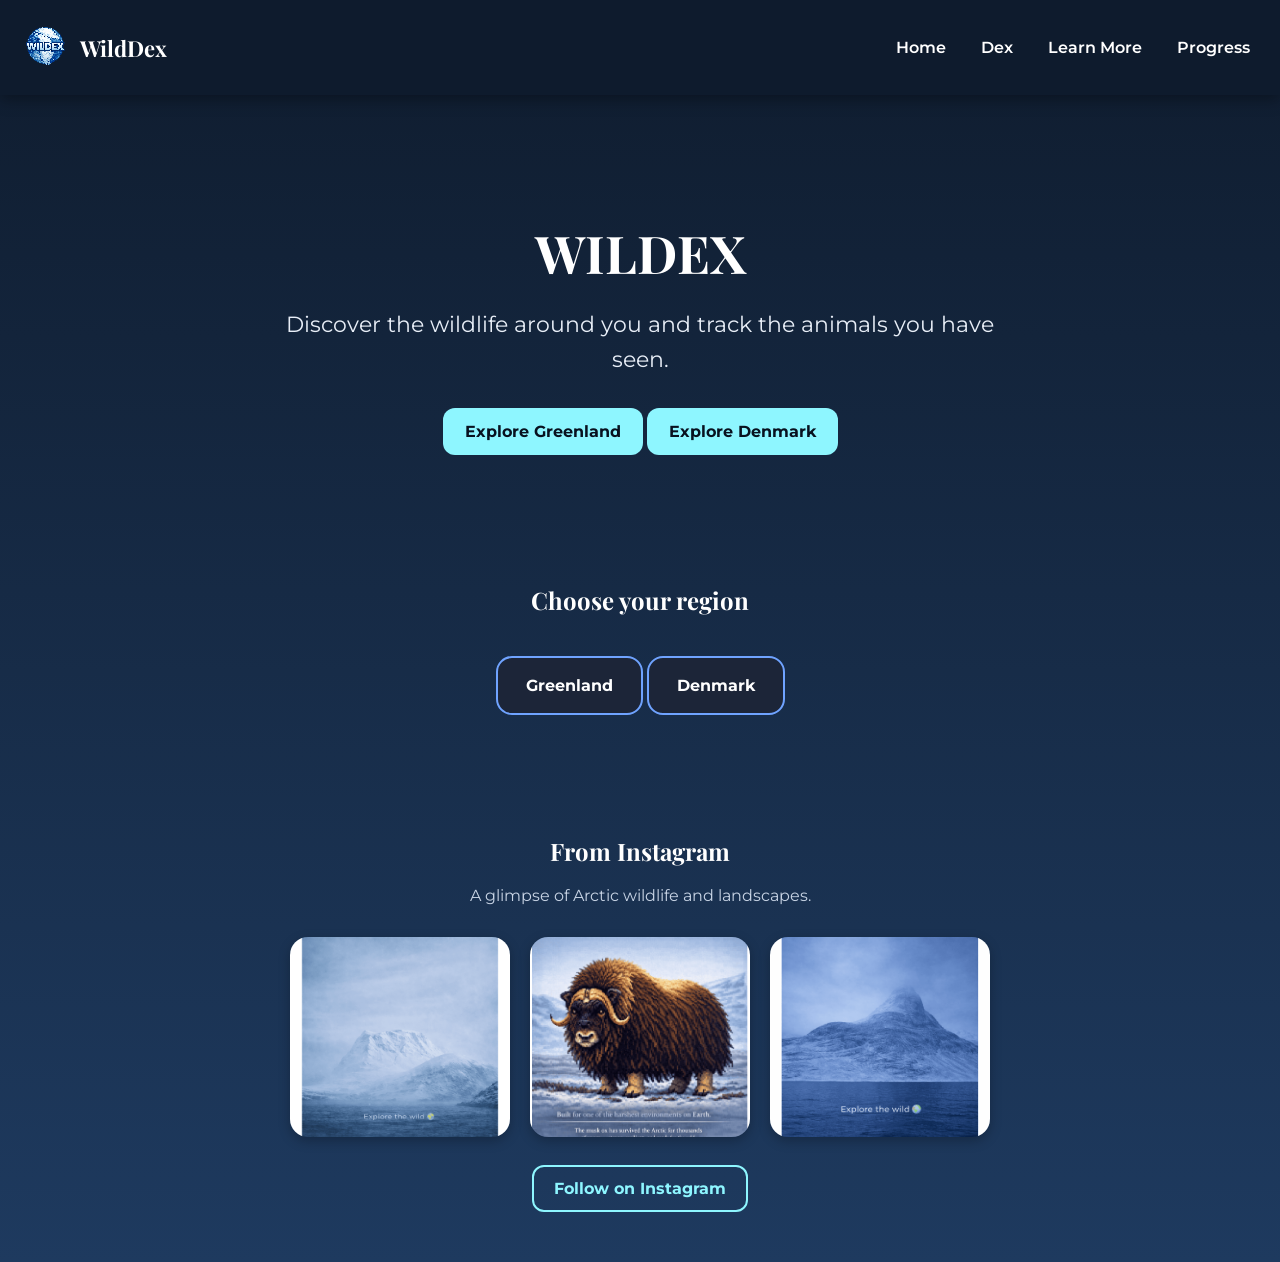
==== index.html @ 313613a8 "Add files via upload" ====
<!DOCTYPE html>
<html>
<head>
<meta charset="UTF-8">
<meta name="viewport" content="width=device-width, initial-scale=1.0">
<title>WildDex</title>
<link rel="stylesheet" href="CSS/style.css">
<link href="https://fonts.googleapis.com/css2?family=Playfair+Display&family=Montserrat&family=Caveat&display=swap" rel="stylesheet">
</head>

<body>
<header class="header">

  <div class="logo-section">
    <img class="logo" src="Images/Logot.png" alt="WILDEX logo">
    <span class="title">WildDex</span>
  </div>

 <nav class="navigation">
    <a href="forside.html">Home</a>
    <a href="dexsiden.html">Dex</a>
    <a href="learnmore.html">Learn More</a>
    <a href="Progress.html">Progress</a>
  </nav>

</header>
<section class="hero container">
  <h1>WILDEX</h1>
  <p class="subtitle">Discover the wildlife around you and track the animals you have seen.</p>
  <a href="dexsiden.html"><href="#regions" class="main-btn">Explore Greenland</a>
  <a href="dexsiden.html"><href="#regions" class="main-btn">Explore Denmark</a>
</section>

<section id="regions" class="regions container">
  <h2>Choose your region</h2>
  <div class="region-card">Greenland</div>
  <div class="region-card">Denmark</div>
</section>

<section class="instagram-section container">
  <h2>From Instagram</h2>
  <p class="section-text">A glimpse of Arctic wildlife and landscapes.</p>

  <div class="instagram-grid">
    <img src="Images/Dag1.png" alt="Instagram opslag 1">
    <img src="Images/Dag2a.png" alt="Instagram opslag 2">
    <img src="Images/dag3.png" alt="Instagram opslag 3">
  </div>

  <a href="#" class="instagram-btn">Follow on Instagram</a>
</section>


</section>

	
<script src="JS/function.js"></script>
</body>
</html>
---- CSS/style.css ----
@charset "UTF-8";
@import url('https://fonts.googleapis.com/css2?family=Montserrat:wght@400;500;600;700&family=Playfair+Display:wght@600;700&display=swap');

:root {
  --primary: #1E3A5F;
  --secondary: #6FA3A9;
  --accent: #E8F1F2;
  --dark: #0F1C2E;
  --card: #1c2530;
  --highlight: #C7D9DD;
  --button: #6FA3A9;
  --button-hover: #8bb9be;
  --text-light: #ffffff;
  --text-dark: #243746;
}

html {
  scroll-behavior: smooth;
}

body {
  font-family: 'Montserrat', sans-serif;
  background: linear-gradient(to bottom, #0F1C2E, #1E3A5F);
  color: var(--text-light);
  text-align: center;
  margin: 0;
  padding: 0;
}

h1, h2 {
  font-family: 'Playfair Display', serif;
  color: var(--text-light);
}

p {
  color: var(--text-light);
  line-height: 1.6;
}

/* --- INSTAGRAM GRID --- */

.instagram-grid {
  display: grid;
  grid-template-columns: repeat(3, 200px);
  justify-content: center;
  gap: 12px;
}

.instagram-grid img {
  width: 200px;
  height: 200px;
  object-fit: cover;
  border-radius: 12px;
  box-shadow: 0 4px 12px rgba(0,0,0,0.25);
}

.container {
  max-width: 1100px;
  margin: 0 auto;
  padding: 0 20px;
}

.hero {
  padding: 80px 20px 60px;
}

.hero h1 {
  font-size: 52px;
  margin-bottom: 20px;
}

.subtitle {
  font-size: 22px;
  max-width: 760px;
  margin: 0 auto 30px;
  color: #e8eef7;
}

.main-btn {
  display: inline-block;
  padding: 14px 22px;
  background: #8ef6ff;
  color: #08111f;
  text-decoration: none;
  border-radius: 12px;
  font-weight: 700;
}

.regions,
.instagram-section {
  padding: 50px 20px;
}

.region-card {
  display: inline-block;
  margin-top: 20px;
  padding: 18px 28px;
  background: #1c2538;
  border: 2px solid #6fa3ff;
  border-radius: 16px;
  font-weight: 700;
}

.instagram-section h2 {
  margin-bottom: 10px;
}

.section-text {
  color: #c8d4e5;
  margin-bottom: 28px;
}

.instagram-grid {
  display: grid;
  grid-template-columns: repeat(3, minmax(180px, 220px));
  justify-content: center;
  gap: 20px;
}

.instagram-grid img {
  width: 100%;
  aspect-ratio: 1 / 1;
  object-fit: cover;
  border-radius: 18px;
}

.instagram-btn {
  display: inline-block;
  margin-top: 28px;
  padding: 12px 20px;
  background: transparent;
  color: #8ef6ff;
  border: 2px solid #8ef6ff;
  text-decoration: none;
  border-radius: 12px;
  font-weight: 700;
}

/* --- BUTTONS --- */

button {
  background: var(--button);
  color: var(--dark);
  border: none;
  padding: 8px 15px;
  border-radius: 10px;
  cursor: pointer;
  font-size: 14px;
  font-family: 'Montserrat', sans-serif;
  font-weight: 600;
  transition: 0.2s ease;
}

button:hover {
  background: var(--button-hover);
  transform: translateY(-1px);
}

.learn-more-btn {
  display: inline-block;
  padding: 8px 12px;
  background-color: var(--button);
  color: var(--dark);
  text-decoration: none;
  border-radius: 10px;
  font-size: 14px;
  font-weight: 600;
  transition: 0.2s ease;
}

.learn-more-btn:hover {
  background-color: var(--button-hover);
  transform: translateY(-1px);
}

#greenland-title {
  color: white;
}

/* --- HEADER --- */

.header {
  display: flex;
  justify-content: space-between;
  align-items: center;
  background: rgba(15, 28, 46, 0.95);
  padding: 10px 20px;
  position: sticky;
  top: 0;
  z-index: 1000;
  box-shadow: 0px 4px 15px rgba(0,0,0,0.35);
  backdrop-filter: blur(6px);
}

.logo-section {
  display: flex;
  align-items: center;
  gap: 10px;
}

.logo {
  width: 50px;
  image-rendering: pixelated;
}

.title {
  font-size: 22px;
  font-weight: bold;
  color: white;
  font-family: 'Playfair Display', serif;
}

.navigation {
  display: flex;
  gap: 15px;
}

.navigation a {
  text-decoration: none;
  color: white;
  font-weight: 600;
  padding: 6px 10px;
  border-radius: 10px;
  transition: 0.2s ease;
}

.navigation a:hover {
  background: var(--secondary);
  color: var(--dark);
}

/* --- ANIMALS GREENLAND --- */

.region-title {
  display: block;
  align-items: center;
  gap: 10px;
  cursor: pointer;
  font-family: 'Playfair Display', serif;
  transition: 0.2s ease;
}

.region-title:hover {
  color: var(--secondary);
}

.globe {
  width: 150px;
  image-rendering: pixelated;
}

.animals {
  max-height: 400px;
  overflow-x: auto;
  display: flex;
  flex-direction: column;
  gap: 15px;
  background: rgba(28, 37, 48, 0.95);
  padding: 15px;
  margin: 10px auto;
  width: 350px;
  border-radius: 18px;
  box-shadow: 0px 8px 20px rgba(0,0,0,0.3);
}

.animals {
  display: none;
}

.animal {
  display: flex;
  align-items: center;
  gap: 12px;
  background: rgba(255,255,255,0.04);
  padding: 12px;
  border-radius: 14px;
  transition: 0.2s ease;
}

.animal:hover {
  transform: translateY(-2px);
  background: rgba(255,255,255,0.08);
}

.animal img {
  width: 80px;
  image-rendering: pixelated;
  transition: transform 0.2s ease;
  border-radius: 10px;
}

.animal img:hover {
  transform: scale(1.15);
}

.animal p {
  margin: 0;
  font-weight: 500;
}

.animal button {
  margin-left: auto;
}

/* --- LEARN MORE SECTIONS --- */

.mereviden {
  max-width: 700px;
  margin: 60px auto;
  padding: 25px;
  background: var(--accent);
  border-radius: 18px;
  box-shadow: 0 8px 20px rgba(0,0,0,0.15);
  border-left: 6px solid var(--secondary);
  text-align: left;
}

.mereviden h2 {
  font-size: 32px;
  margin-bottom: 15px;
  color: var(--primary);
  cursor: pointer;
}

.mereviden p {
  line-height: 1.8;
  font-size: 17px;
  color: var(--text-dark);
}

/* --- SEEN STATE --- */

.animal.seen {
  opacity: 0.65;
  filter: grayscale(70%);
}

.animal.seen button {
  background-color: #4f8a5b;
  color: white;
}

/* --- TRACKER --- */

.tracker-wrapper {
  max-width: 500px;
  margin: 20px auto;
  text-align: center;
  background: rgba(255,255,255,0.06);
  padding: 16px;
  border-radius: 16px;
  box-shadow: 0 6px 18px rgba(0,0,0,0.2);
}

#tracker {
  margin-bottom: 10px;
  font-weight: 700;
  color: white;
}

.progress-bar {
  width: 100%;
  height: 20px;
  background-color: rgba(255,255,255,0.2);
  border-radius: 10px;
  overflow: hidden;
}

#progress-fill {
  height: 100%;
  width: 0%;
  background: linear-gradient(to right, var(--secondary), var(--highlight));
  transition: width 0.3s ease;
}

@media (max-width: 768px) {
  .header {
    flex-direction: column;
    gap: 12px;
    padding: 12px;
  }

  .navigation {
    justify-content: center;
    flex-wrap: wrap;
  }

  .title {
    font-size: 14px;
    text-align: center;
  }

  h1 {
    font-size: 22px;
    padding: 0 10px;
  }

  h2 {
    font-size: 18px;
    padding: 0 10px;
  }

  .region-title {
    font-size: 12px;
    width: 90%;
    box-sizing: border-box;
  }

  .animals {
    width: 92%;
    max-height: none;
  }

  .animal {
    flex-direction: column;
    text-align: center;
  }

  .animal img {
    width: 100px;
    height: 100px;
  }

  .animal button {
    margin-left: 0;
  }

  .mereviden {
    width: 92%;
    margin: 30px auto;
    padding: 18px;
    box-sizing: border-box;
  }

  .mereviden h2 {
    font-size: 18px;
  }

  .mereviden p {
    font-size: 15px;
  }

  .tracker-wrapper {
    width: 92%;
    box-sizing: border-box;
  }
}
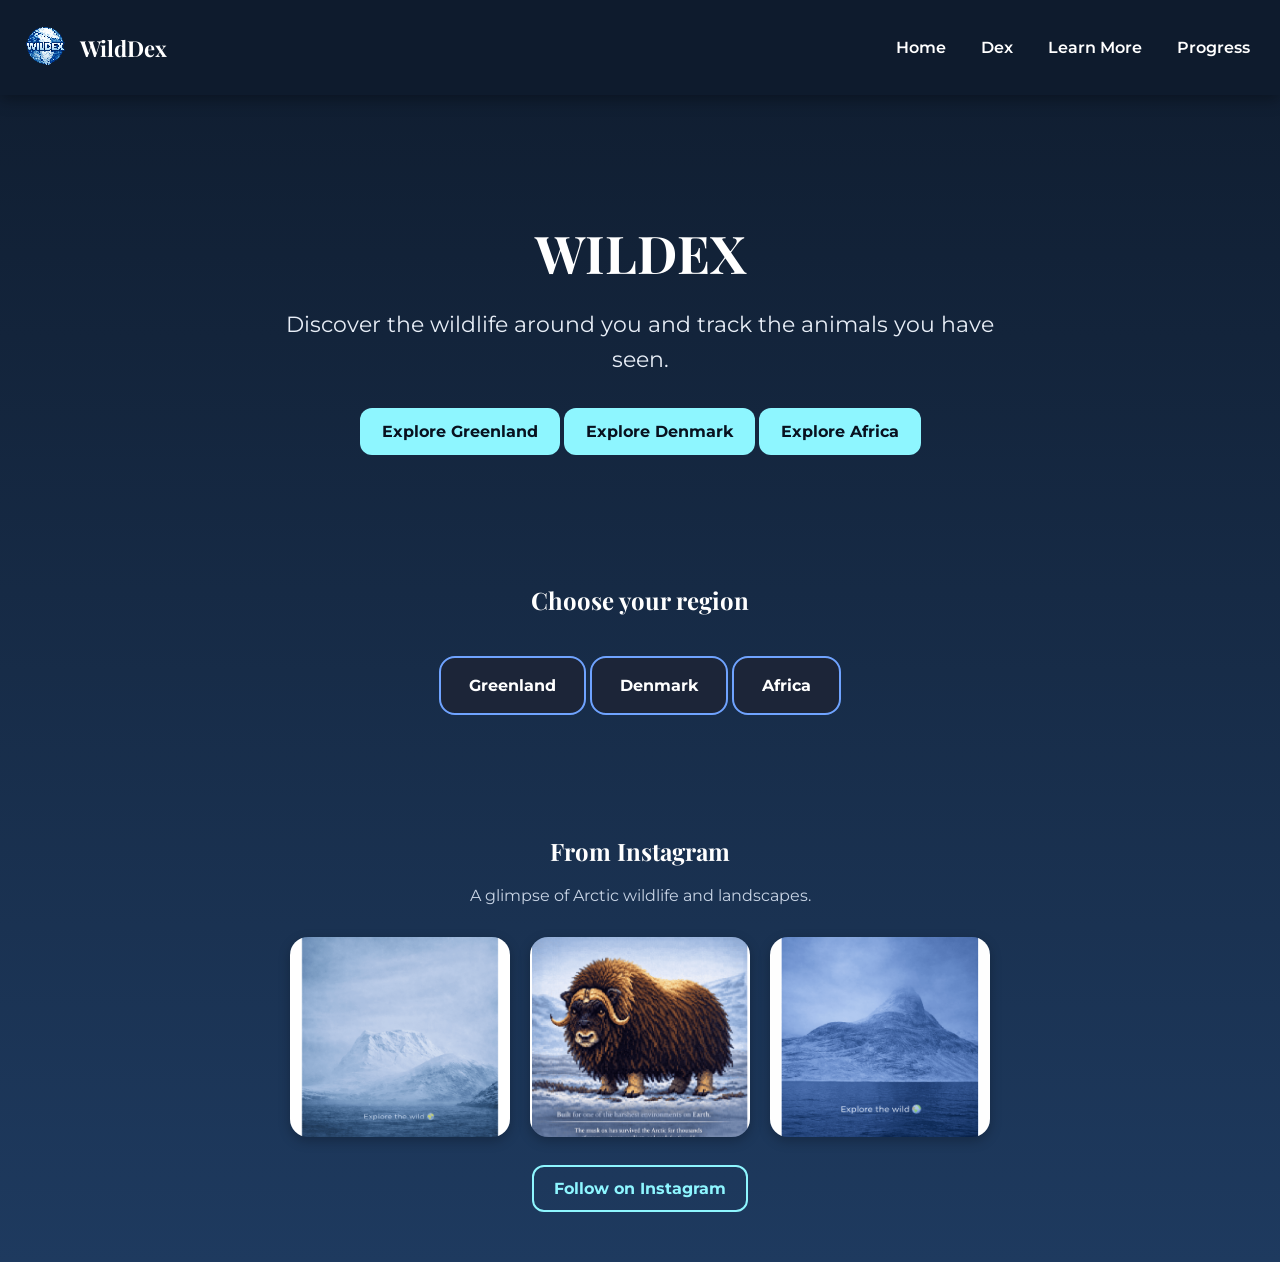
==== commit 422bcd07: "Update index.html" ====
--- a/index.html
+++ b/index.html
@@ -29,12 +29,14 @@
   <p class="subtitle">Discover the wildlife around you and track the animals you have seen.</p>
   <a href="dexsiden.html"><href="#regions" class="main-btn">Explore Greenland</a>
   <a href="dexsiden.html"><href="#regions" class="main-btn">Explore Denmark</a>
+  <a href="dexsiden.html"><href="#regions" class="main-btn">Explore Africa</a>
 </section>
 
 <section id="regions" class="regions container">
   <h2>Choose your region</h2>
   <div class="region-card">Greenland</div>
   <div class="region-card">Denmark</div>
+  <div class="region-card">Africa</div>
 </section>
 
 <section class="instagram-section container">
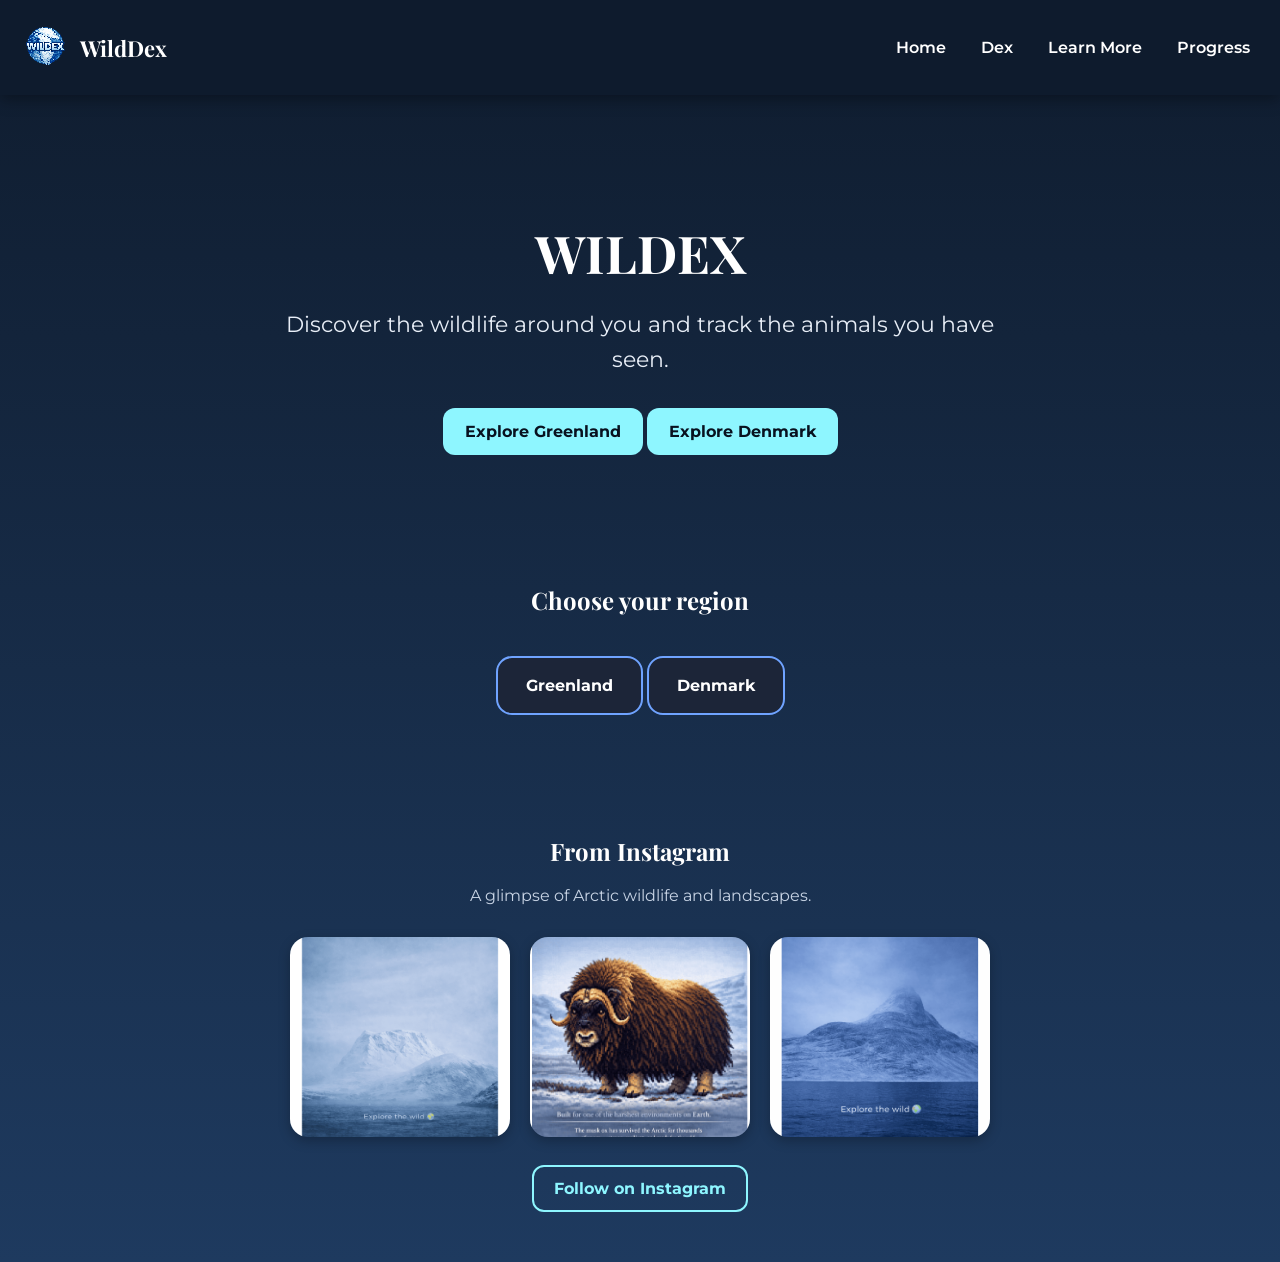
==== commit 478a77f9: "Add files via upload" ====
--- a/index.html
+++ b/index.html
@@ -17,7 +17,7 @@
   </div>
 
  <nav class="navigation">
-    <a href="forside.html">Home</a>
+    <a href="index.html">Home</a>
     <a href="dexsiden.html">Dex</a>
     <a href="learnmore.html">Learn More</a>
     <a href="Progress.html">Progress</a>
@@ -29,14 +29,12 @@
   <p class="subtitle">Discover the wildlife around you and track the animals you have seen.</p>
   <a href="dexsiden.html"><href="#regions" class="main-btn">Explore Greenland</a>
   <a href="dexsiden.html"><href="#regions" class="main-btn">Explore Denmark</a>
-  <a href="dexsiden.html"><href="#regions" class="main-btn">Explore Africa</a>
 </section>
 
 <section id="regions" class="regions container">
   <h2>Choose your region</h2>
   <div class="region-card">Greenland</div>
   <div class="region-card">Denmark</div>
-  <div class="region-card">Africa</div>
 </section>
 
 <section class="instagram-section container">
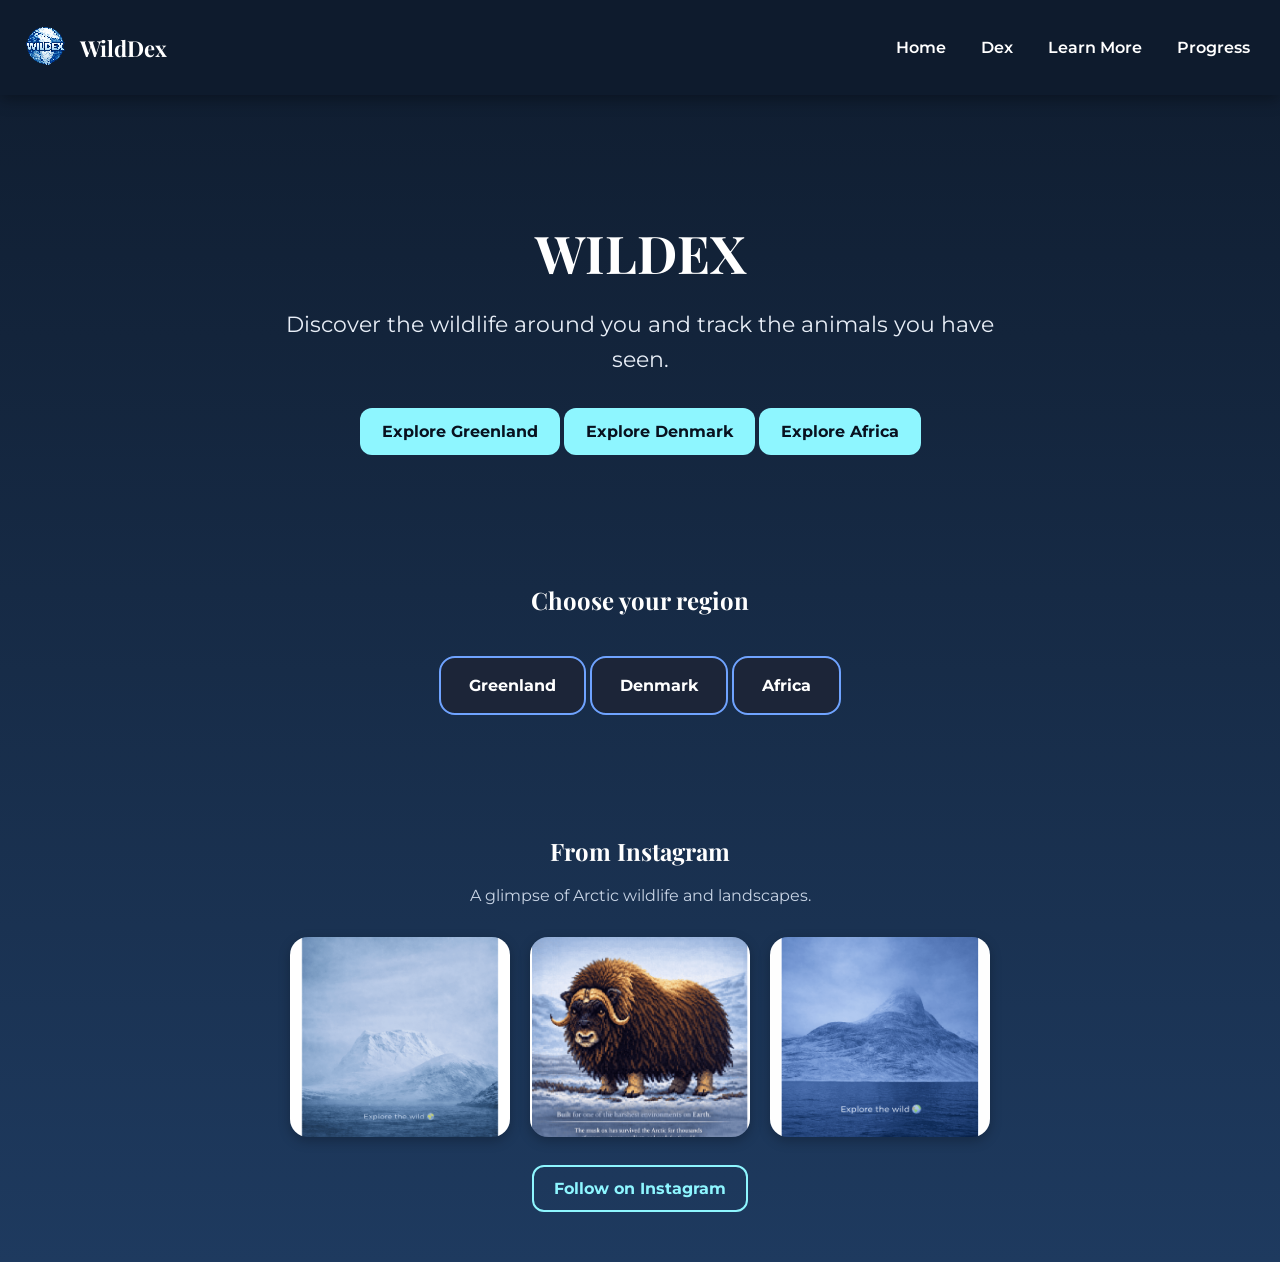
==== commit 1bf4ab1f: "Update index.html" ====
--- a/index.html
+++ b/index.html
@@ -4,7 +4,7 @@
 <meta charset="UTF-8">
 <meta name="viewport" content="width=device-width, initial-scale=1.0">
 <title>WildDex</title>
-<link rel="stylesheet" href="CSS/style.css">
+<link rel="stylesheet" href="../../CSS/style.css">
 <link href="https://fonts.googleapis.com/css2?family=Playfair+Display&family=Montserrat&family=Caveat&display=swap" rel="stylesheet">
 </head>
 
@@ -12,12 +12,12 @@
 <header class="header">
 
   <div class="logo-section">
-    <img class="logo" src="Images/Logot.png" alt="WILDEX logo">
+    <img class="logo" src="../../Images/Logot.png" alt="WILDEX logo">
     <span class="title">WildDex</span>
   </div>
 
  <nav class="navigation">
-    <a href="index.html">Home</a>
+    <a href="forside.html">Home</a>
     <a href="dexsiden.html">Dex</a>
     <a href="learnmore.html">Learn More</a>
     <a href="Progress.html">Progress</a>
@@ -29,12 +29,14 @@
   <p class="subtitle">Discover the wildlife around you and track the animals you have seen.</p>
   <a href="dexsiden.html"><href="#regions" class="main-btn">Explore Greenland</a>
   <a href="dexsiden.html"><href="#regions" class="main-btn">Explore Denmark</a>
+  <a href="dexsiden.html"><href="#regions" class="main-btn">Explore Africa</a>
 </section>
 
 <section id="regions" class="regions container">
   <h2>Choose your region</h2>
   <div class="region-card">Greenland</div>
   <div class="region-card">Denmark</div>
+  <div class="region-card">Africa</div>
 </section>
 
 <section class="instagram-section container">
@@ -42,9 +44,9 @@
   <p class="section-text">A glimpse of Arctic wildlife and landscapes.</p>
 
   <div class="instagram-grid">
-    <img src="Images/Dag1.png" alt="Instagram opslag 1">
-    <img src="Images/Dag2a.png" alt="Instagram opslag 2">
-    <img src="Images/dag3.png" alt="Instagram opslag 3">
+    <img src="../../Images/Dag1.png" alt="Instagram opslag 1">
+    <img src="../../Images/Dag2a.png" alt="Instagram opslag 2">
+    <img src="../../Images/dag3.png" alt="Instagram opslag 3">
   </div>
 
   <a href="#" class="instagram-btn">Follow on Instagram</a>
@@ -54,6 +56,12 @@
 </section>
 
 	
+<script src="../../JS/function.js"></script>
+</body>
+</html>
+
+
+	
 <script src="JS/function.js"></script>
 </body>
 </html>
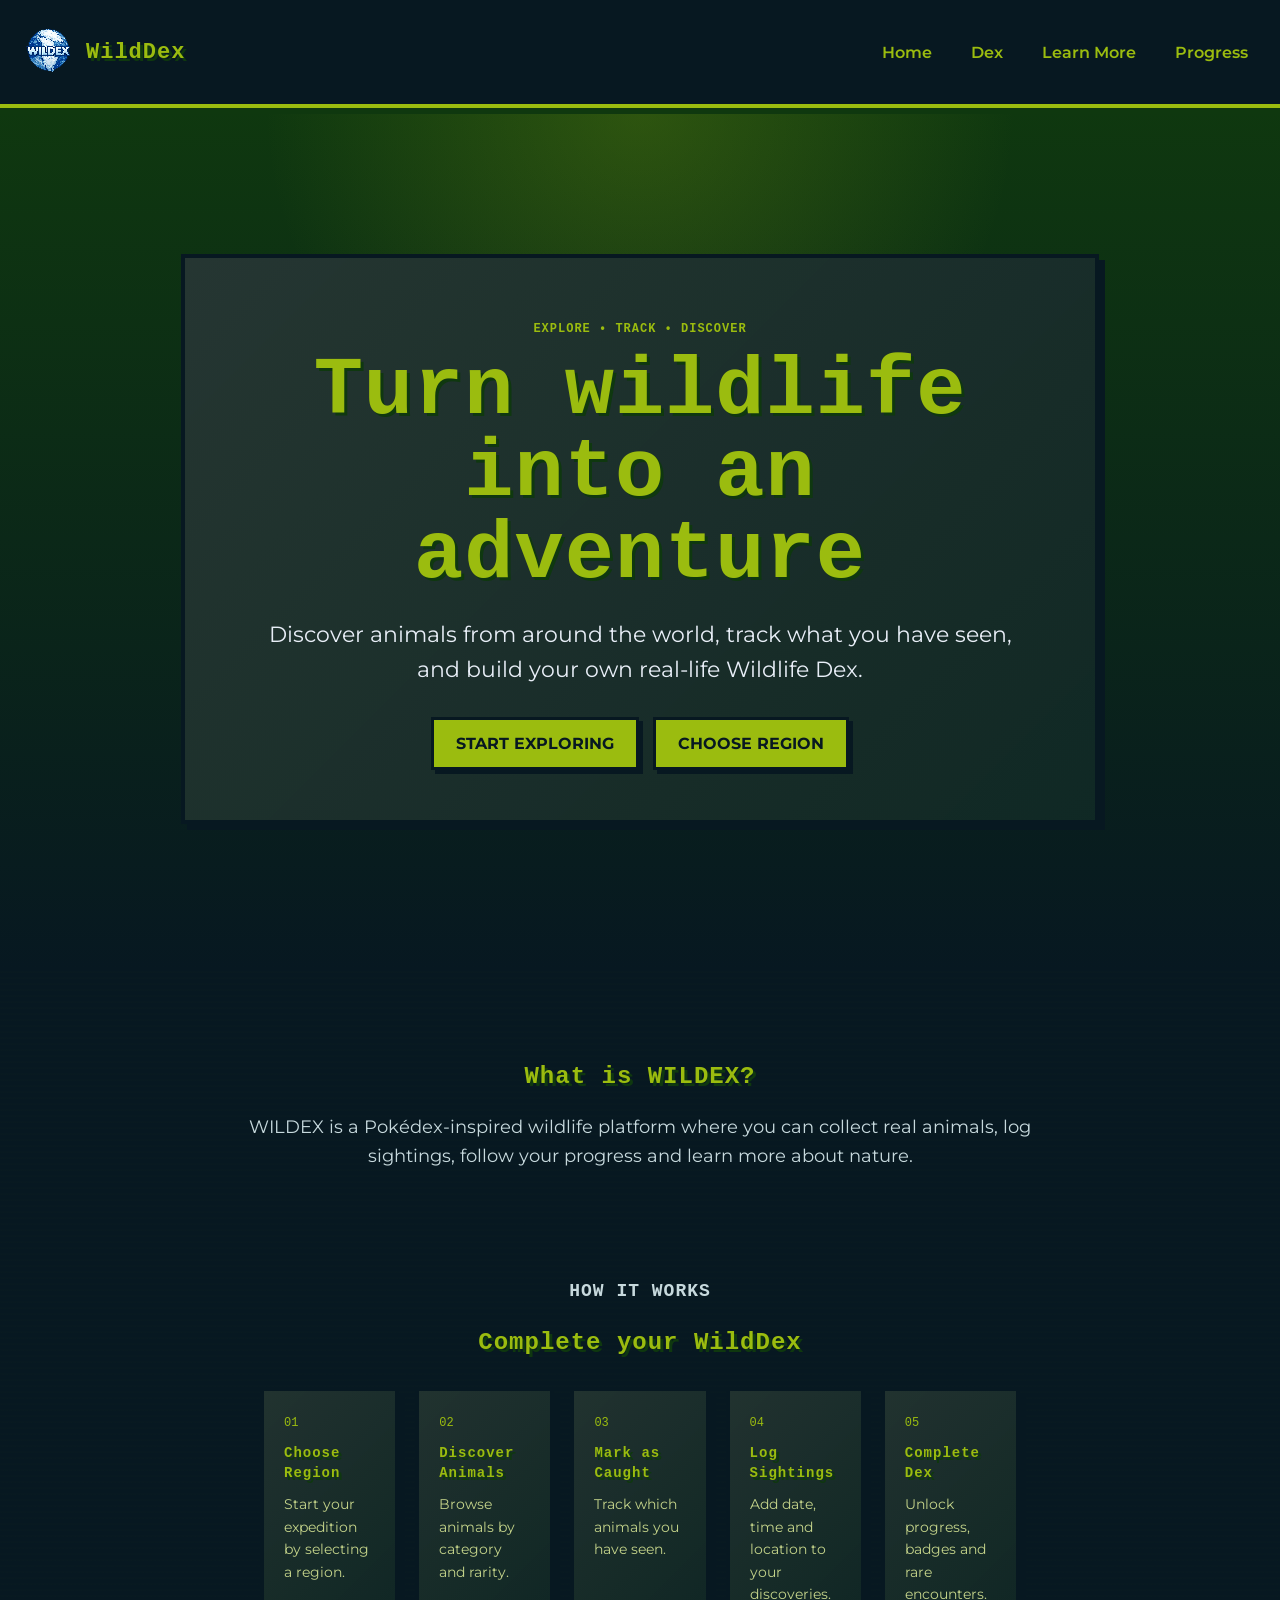
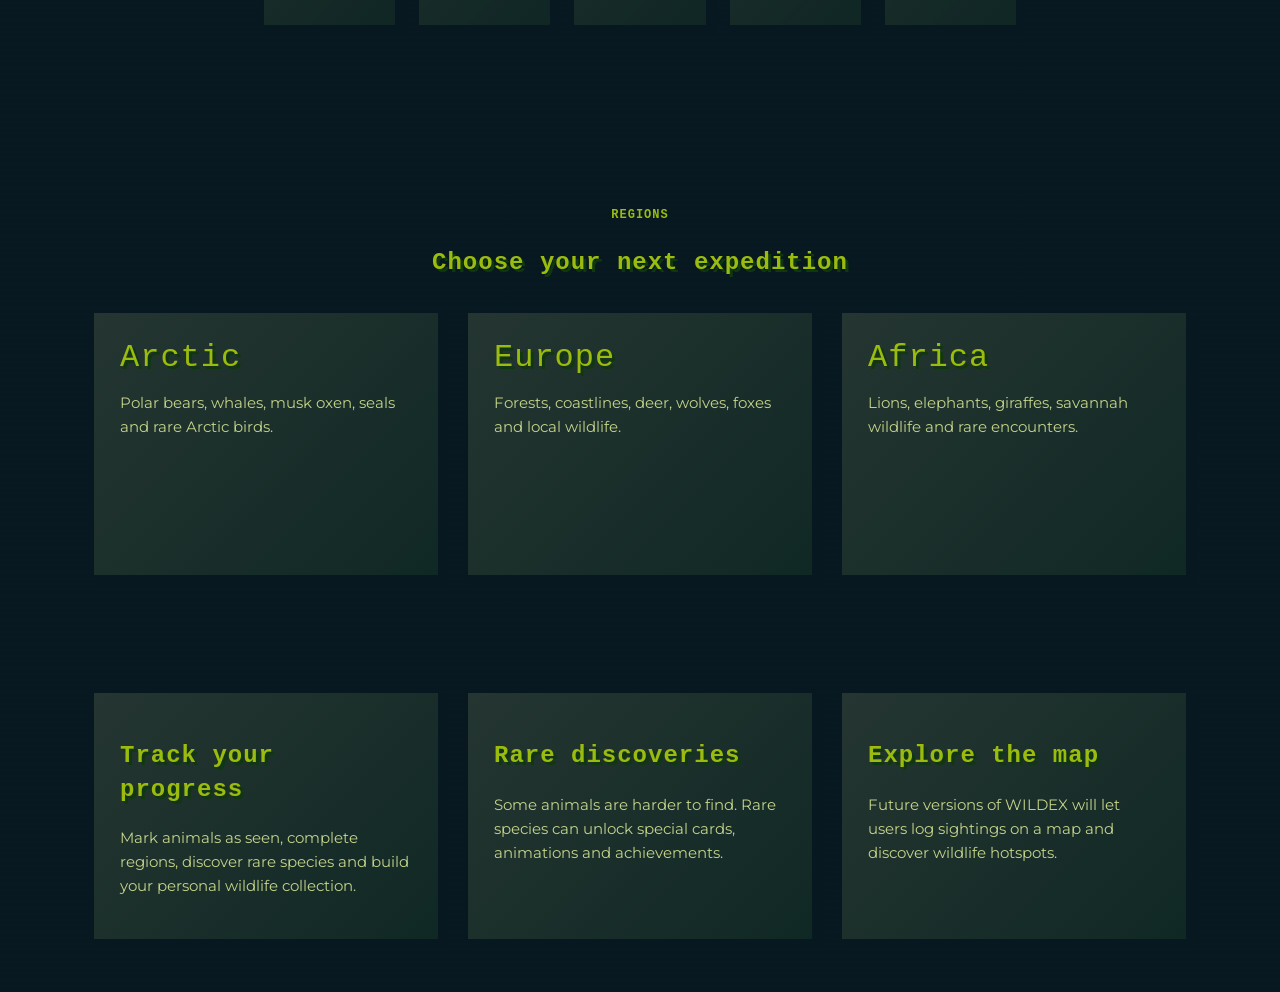
==== commit b2a71af6: "Add files via upload" ====
--- a/index.html
+++ b/index.html
@@ -4,7 +4,7 @@
 <meta charset="UTF-8">
 <meta name="viewport" content="width=device-width, initial-scale=1.0">
 <title>WildDex</title>
-<link rel="stylesheet" href="../../CSS/style.css">
+<link rel="stylesheet" href="CSS/style.css">
 <link href="https://fonts.googleapis.com/css2?family=Playfair+Display&family=Montserrat&family=Caveat&display=swap" rel="stylesheet">
 </head>
 
@@ -12,55 +12,134 @@
 <header class="header">
 
   <div class="logo-section">
-    <img class="logo" src="../../Images/Logot.png" alt="WILDEX logo">
+    <img class="logo" src="Images/Logot.png" alt="WILDEX logo">
     <span class="title">WildDex</span>
   </div>
 
- <nav class="navigation">
-    <a href="forside.html">Home</a>
+<nav class="navigation">
+    <a href="index.html">Home</a>
     <a href="dexsiden.html">Dex</a>
     <a href="learnmore.html">Learn More</a>
     <a href="Progress.html">Progress</a>
   </nav>
 
 </header>
-<section class="hero container">
-  <h1>WILDEX</h1>
-  <p class="subtitle">Discover the wildlife around you and track the animals you have seen.</p>
-  <a href="dexsiden.html"><href="#regions" class="main-btn">Explore Greenland</a>
-  <a href="dexsiden.html"><href="#regions" class="main-btn">Explore Denmark</a>
-  <a href="dexsiden.html"><href="#regions" class="main-btn">Explore Africa</a>
+<main>
+  
+
+  <section class="home-hero">
+    <div class="hero-content">
+      <p class="eyebrow">Explore • Track • Discover</p>
+      <h1>Turn wildlife into an adventure</h1>
+      <p class="subtitle">
+        Discover animals from around the world, track what you have seen,
+        and build your own real-life Wildlife Dex.
+      </p>
+
+      <div class="hero-buttons">
+        <a href="dexsiden.html" class="main-btn">Start Exploring</a>
+        <a href="#regions" class="secondary-btn">Choose Region</a>
+      </div>
+    </div>
+  </section>
+
+  <section class="intro-section container">
+    <h2>What is WILDEX?</h2>
+    <p>
+  WILDEX is a Pokédex-inspired wildlife platform where you can collect real animals,
+  log sightings, follow your progress and learn more about nature.
+ 
+</p>
+
+<section class="how-it-works-section container">
+  <p class="eyebrow">How it works</p>
+  <h2>Complete your WildDex</h2>
+
+  <div class="how-grid">
+    <div class="how-card">
+      <span>01</span>
+      <h3>Choose Region</h3>
+      <p>Start your expedition by selecting a region.</p>
+    </div>
+
+    <div class="how-card">
+      <span>02</span>
+      <h3>Discover Animals</h3>
+      <p>Browse animals by category and rarity.</p>
+    </div>
+
+    <div class="how-card">
+      <span>03</span>
+      <h3>Mark as Caught</h3>
+      <p>Track which animals you have seen.</p>
+    </div>
+
+    <div class="how-card">
+      <span>04</span>
+      <h3>Log Sightings</h3>
+      <p>Add date, time and location to your discoveries.</p>
+    </div>
+
+    <div class="how-card">
+      <span>05</span>
+      <h3>Complete Dex</h3>
+      <p>Unlock progress, badges and rare encounters.</p>
+    </div>
+  </div>
+</section>
 </section>
 
-<section id="regions" class="regions container">
-  <h2>Choose your region</h2>
-  <div class="region-card">Greenland</div>
-  <div class="region-card">Denmark</div>
-  <div class="region-card">Africa</div>
+<section id="regions" class="regions-section container">
+  <p class="eyebrow">Regions</p>
+  <h2>Choose your next expedition</h2>
+
+  <div class="region-grid">
+
+    <a href="dexsiden.html" class="home-region-card" onclick="setTheme('arctic')">
+      <span>Arctic</span>
+      <p>Polar bears, whales, musk oxen, seals and rare Arctic birds.</p>
+    </a>
+
+    <a href="dexsiden.html" class="home-region-card" onclick="setTheme('europe')">
+      <span>Europe</span>
+      <p>Forests, coastlines, deer, wolves, foxes and local wildlife.</p>
+    </a>
+
+    <a href="dexsiden.html" class="home-region-card" onclick="setTheme('africa')">
+      <span>Africa</span>
+      <p>Lions, elephants, giraffes, savannah wildlife and rare encounters.</p>
+    </a>
+
+  </div>
 </section>
+  </section>
 
-<section class="instagram-section container">
-  <h2>From Instagram</h2>
-  <p class="section-text">A glimpse of Arctic wildlife and landscapes.</p>
+  <section class="feature-section container">
+    <div class="feature-card">
+      <h2>Track your progress</h2>
+      <p>
+        Mark animals as seen, complete regions, discover rare species and build your personal wildlife collection.
+      </p>
+    </div>
 
-  <div class="instagram-grid">
-    <img src="../../Images/Dag1.png" alt="Instagram opslag 1">
-    <img src="../../Images/Dag2a.png" alt="Instagram opslag 2">
-    <img src="../../Images/dag3.png" alt="Instagram opslag 3">
-  </div>
+    <div class="feature-card">
+      <h2>Rare discoveries</h2>
+      <p>
+        Some animals are harder to find. Rare species can unlock special cards, animations and achievements.
+      </p>
+    </div>
 
-  <a href="#" class="instagram-btn">Follow on Instagram</a>
-</section>
+    <div class="feature-card">
+      <h2>Explore the map</h2>
+      <p>
+        Future versions of WILDEX will let users log sightings on a map and discover wildlife hotspots.
+      </p>
+    </div>
+  </section>
 
 
-</section>
 
-	
-<script src="../../JS/function.js"></script>
-</body>
-</html>
-
-
+</main>
 	
 <script src="JS/function.js"></script>
 </body>
--- a/CSS/style.css
+++ b/CSS/style.css
@@ -1,5 +1,10 @@
 @charset "UTF-8";
+
 @import url('https://fonts.googleapis.com/css2?family=Montserrat:wght@400;500;600;700&family=Playfair+Display:wght@600;700&display=swap');
+
+/* =========================
+   WILDEX GLOBAL VARIABLES
+========================= */
 
 :root {
   --primary: #1E3A5F;
@@ -14,20 +19,39 @@
   --text-dark: #243746;
 }
 
+/* =========================
+   BASE
+========================= */
+
 html {
   scroll-behavior: smooth;
 }
 
 body {
-  font-family: 'Montserrat', sans-serif;
-  background: linear-gradient(to bottom, #0F1C2E, #1E3A5F);
-  color: var(--text-light);
-  text-align: center;
   margin: 0;
   padding: 0;
-}
-
-h1, h2 {
+  font-family: "Montserrat", Arial, sans-serif;
+  color: white;
+  background: #071018;
+  text-align: center;
+  transition: background 0.5s ease, color 0.5s ease;
+}
+
+body::before {
+  content: "";
+  position: fixed;
+  inset: 0;
+  pointer-events: none;
+  z-index: -1;
+  opacity: 0.9;
+}
+
+body.modal-open {
+  overflow: hidden;
+}
+
+h1,
+h2 {
   font-family: 'Playfair Display', serif;
   color: var(--text-light);
 }
@@ -35,23 +59,6 @@
 p {
   color: var(--text-light);
   line-height: 1.6;
-}
-
-/* --- INSTAGRAM GRID --- */
-
-.instagram-grid {
-  display: grid;
-  grid-template-columns: repeat(3, 200px);
-  justify-content: center;
-  gap: 12px;
-}
-
-.instagram-grid img {
-  width: 200px;
-  height: 200px;
-  object-fit: cover;
-  border-radius: 12px;
-  box-shadow: 0 4px 12px rgba(0,0,0,0.25);
 }
 
 .container {
@@ -60,83 +67,33 @@
   padding: 0 20px;
 }
 
-.hero {
-  padding: 80px 20px 60px;
-}
-
-.hero h1 {
-  font-size: 52px;
-  margin-bottom: 20px;
-}
-
-.subtitle {
-  font-size: 22px;
-  max-width: 760px;
-  margin: 0 auto 30px;
-  color: #e8eef7;
-}
-
-.main-btn {
-  display: inline-block;
-  padding: 14px 22px;
-  background: #8ef6ff;
-  color: #08111f;
-  text-decoration: none;
-  border-radius: 12px;
-  font-weight: 700;
-}
-
-.regions,
-.instagram-section {
-  padding: 50px 20px;
-}
-
-.region-card {
-  display: inline-block;
-  margin-top: 20px;
-  padding: 18px 28px;
-  background: #1c2538;
-  border: 2px solid #6fa3ff;
-  border-radius: 16px;
-  font-weight: 700;
-}
-
-.instagram-section h2 {
-  margin-bottom: 10px;
-}
-
 .section-text {
   color: #c8d4e5;
   margin-bottom: 28px;
 }
 
-.instagram-grid {
-  display: grid;
-  grid-template-columns: repeat(3, minmax(180px, 220px));
-  justify-content: center;
-  gap: 20px;
-}
-
-.instagram-grid img {
-  width: 100%;
-  aspect-ratio: 1 / 1;
-  object-fit: cover;
-  border-radius: 18px;
-}
-
-.instagram-btn {
-  display: inline-block;
-  margin-top: 28px;
-  padding: 12px 20px;
-  background: transparent;
+.eyebrow {
   color: #8ef6ff;
-  border: 2px solid #8ef6ff;
-  text-decoration: none;
-  border-radius: 12px;
-  font-weight: 700;
-}
-
-/* --- BUTTONS --- */
+  font-size: 13px;
+  font-weight: 800;
+  text-transform: uppercase;
+  letter-spacing: 1.8px;
+  margin-bottom: 12px;
+}
+
+.dashboard-label {
+  display: block;
+  margin-bottom: 8px;
+  color: #8ef6ff;
+  font-size: 12px;
+  font-weight: 800;
+  text-transform: uppercase;
+  letter-spacing: 1px;
+}
+
+/* =========================
+   BUTTONS
+========================= */
 
 button {
   background: var(--button);
@@ -156,6 +113,26 @@
   transform: translateY(-1px);
 }
 
+.main-btn {
+  display: inline-block;
+  padding: 14px 22px;
+  background: #8ef6ff;
+  color: #08111f;
+  text-decoration: none;
+  border-radius: 12px;
+  font-weight: 700;
+}
+
+.secondary-btn {
+  display: inline-block;
+  padding: 14px 22px;
+  color: #8ef6ff;
+  border: 2px solid #8ef6ff;
+  text-decoration: none;
+  border-radius: 12px;
+  font-weight: 700;
+}
+
 .learn-more-btn {
   display: inline-block;
   padding: 8px 12px;
@@ -173,11 +150,9 @@
   transform: translateY(-1px);
 }
 
-#greenland-title {
-  color: white;
-}
-
-/* --- HEADER --- */
+/* =========================
+   HEADER / NAVIGATION
+========================= */
 
 .header {
   display: flex;
@@ -229,13 +204,369 @@
   color: var(--dark);
 }
 
-/* --- ANIMALS GREENLAND --- */
+/* =========================
+   HOME PAGE
+========================= */
+
+.home-hero {
+  min-height: 78vh;
+  display: flex;
+  align-items: center;
+  justify-content: center;
+  padding: 80px 20px;
+  background:
+    radial-gradient(circle at top, rgba(142, 246, 255, 0.18), transparent 35%),
+    linear-gradient(to bottom, rgba(15, 28, 46, 0.2), rgba(15, 28, 46, 0.95));
+}
+
+.hero-content {
+  max-width: 850px;
+  padding: 50px 30px;
+  border-radius: 32px;
+  background: rgba(255,255,255,0.055);
+  border: 1px solid rgba(255,255,255,0.12);
+  box-shadow: 0 24px 60px rgba(0,0,0,0.3);
+  backdrop-filter: blur(8px);
+}
+
+.home-hero h1 {
+  font-size: clamp(42px, 7vw, 82px);
+  line-height: 1;
+  margin: 0 0 20px;
+}
+
+.hero-buttons {
+  display: flex;
+  justify-content: center;
+  gap: 14px;
+  flex-wrap: wrap;
+}
+
+.hero {
+  padding: 80px 20px 60px;
+}
+
+.hero h1 {
+  font-size: 52px;
+  margin-bottom: 20px;
+}
+
+.subtitle {
+  font-size: 22px;
+  max-width: 760px;
+  margin: 0 auto 30px;
+  color: #e8eef7;
+}
+
+.intro-section {
+  padding: 70px 20px 35px;
+  max-width: 800px;
+}
+
+.intro-section p {
+  color: #c7d9dd;
+  font-size: 18px;
+}
+
+.regions-section {
+  padding: 60px 20px;
+}
+
+.region-grid {
+  display: grid;
+  grid-template-columns: repeat(3, 1fr);
+  gap: 22px;
+  margin-top: 30px;
+}
+
+.regions,
+.region-card {
+  display: inline-block;
+  margin-top: 20px;
+  padding: 18px 28px;
+  background: #1c2538;
+  border: 2px solid #6fa3ff;
+  border-radius: 16px;
+  font-weight: 700;
+}
+
+.home-region-card {
+  min-height: 210px;
+  padding: 26px;
+  border-radius: 26px;
+  text-align: left;
+  text-decoration: none;
+  color: white;
+  background: rgba(255,255,255,0.07);
+  border: 1px solid rgba(255,255,255,0.12);
+  box-shadow: 0 16px 35px rgba(0,0,0,0.22);
+  transition: 
+    background 0.4s ease,
+    border 0.4s ease,
+    box-shadow 0.4s ease,
+    transform 0.25s ease;
+}
+
+.home-region-card:hover {
+  transform: translateY(-6px);
+  border-color: #8ef6ff;
+  background: rgba(142, 246, 255, 0.11);
+}
+
+.home-region-card span {
+  display: block;
+  font-family: 'Playfair Display', serif;
+  font-size: 32px;
+  margin-bottom: 12px;
+}
+
+.home-region-card p {
+  color: #c7d9dd;
+  font-size: 15px;
+}
+
+.feature-section {
+  display: grid;
+  grid-template-columns: repeat(3, 1fr);
+  gap: 22px;
+  padding: 50px 20px;
+}
+
+.feature-card {
+  padding: 26px;
+  border-radius: 24px;
+  background: rgba(255,255,255,0.06);
+  border: 1px solid rgba(255,255,255,0.1);
+  text-align: left;
+}
+
+.feature-card h2 {
+  font-size: 24px;
+}
+
+.feature-card p {
+  color: #c7d9dd;
+  font-size: 15px;
+}
+
+/* =========================
+   DEX PAGE
+========================= */
+
+.dex-page {
+  max-width: 1200px;
+  margin: 0 auto;
+  padding: 32px 20px 80px;
+}
+
+.dex-hero {
+  margin: 30px auto 26px;
+  padding: 42px 28px;
+  max-width: 980px;
+  border-radius: 28px;
+  background:
+    radial-gradient(circle at top left, rgba(142, 246, 255, 0.18), transparent 32%),
+    linear-gradient(135deg, rgba(255,255,255,0.08), rgba(255,255,255,0.03));
+  border: 1px solid rgba(255,255,255,0.12);
+  box-shadow: 0 20px 45px rgba(0,0,0,0.25);
+}
+
+.dex-eyebrow {
+  margin: 0 0 10px;
+  color: #8ef6ff;
+  font-size: 13px;
+  font-weight: 800;
+  text-transform: uppercase;
+  letter-spacing: 1.4px;
+}
+
+.dex-hero h1 {
+  margin: 0 auto 14px;
+  max-width: 780px;
+  font-size: clamp(32px, 5vw, 56px);
+  line-height: 1.05;
+}
+
+.dex-hero p {
+  max-width: 680px;
+  margin: 0 auto;
+  color: #c7d9dd;
+  font-size: 17px;
+}
+
+.dex-dashboard {
+  max-width: 980px;
+  margin: 0 auto 34px;
+  display: grid;
+  grid-template-columns: 1.3fr 1fr;
+  gap: 18px;
+  align-items: stretch;
+}
+
+.dex-tools {
+  max-width: 980px;
+  margin: 0 auto 24px;
+  display: grid;
+  grid-template-columns: 1fr auto;
+  gap: 14px;
+  align-items: center;
+}
+
+.dex-search-box input {
+  width: 100%;
+  min-height: 48px;
+  padding: 12px 16px;
+  border-radius: 999px;
+  border: 1px solid rgba(255,255,255,0.14);
+  background: rgba(255,255,255,0.08);
+  color: white;
+  font-family: 'Montserrat', sans-serif;
+  font-size: 15px;
+  box-sizing: border-box;
+}
+
+.dex-search-box input::placeholder {
+  color: #a8c7ce;
+}
+
+.dex-filter-buttons {
+  display: flex;
+  gap: 8px;
+  flex-wrap: wrap;
+}
+
+.dex-filter-buttons button {
+  background: rgba(255,255,255,0.08);
+  color: white;
+  border: 1px solid rgba(255,255,255,0.12);
+}
+
+.dex-filter-buttons button.active {
+  background: #8ef6ff;
+  color: #08111f;
+  border-color: #8ef6ff;
+}
+
+.empty-category-message {
+  padding: 18px;
+  color: #a8c7ce;
+  text-align: center;
+  font-weight: 700;
+}
+
+/* =========================
+   TRACKER / PROGRESS BARS
+========================= */
+
+.tracker-wrapper {
+  max-width: none;
+  width: 100%;
+  margin: 0;
+  text-align: left;
+  background: rgba(255,255,255,0.07);
+  padding: 20px;
+  border-radius: 22px;
+  border: 1px solid rgba(255,255,255,0.1);
+  box-shadow: 0 12px 30px rgba(0,0,0,0.24);
+  box-sizing: border-box;
+}
+
+#tracker {
+  font-size: 18px;
+  margin-bottom: 14px;
+  font-weight: 700;
+  color: white;
+}
+
+.progress-bar {
+  width: 100%;
+  height: 18px;
+  background-color: rgba(255,255,255,0.15);
+  border-radius: 999px;
+  overflow: hidden;
+}
+
+#progress-fill {
+  height: 100%;
+  width: 0%;
+  background: linear-gradient(to right, #8ef6ff, #6FA3A9);
+  border-radius: 999px;
+  transition: width 0.3s ease;
+}
+
+.region-progress {
+  display: grid;
+  gap: 10px;
+}
+
+.region-progress-card {
+  display: flex;
+  justify-content: space-between;
+  align-items: center;
+  gap: 12px;
+  text-align: left;
+  background: rgba(255,255,255,0.07);
+  padding: 14px 16px;
+  border-radius: 18px;
+  border: 1px solid rgba(255,255,255,0.1);
+}
+
+.region-progress-card strong {
+  display: block;
+  color: white;
+}
+
+.region-progress-card span {
+  color: #c7d9dd;
+  font-size: 13px;
+}
+
+.mini-progress {
+  width: 130px;
+  height: 10px;
+  background: rgba(255,255,255,0.15);
+  border-radius: 999px;
+  overflow: hidden;
+  flex-shrink: 0;
+}
+
+.mini-progress div {
+  height: 100%;
+  background: linear-gradient(to right, #8ef6ff, #6FA3A9);
+  border-radius: 999px;
+}
+
+/* =========================
+   REGION / CATEGORY / ANIMAL CARDS
+========================= */
+
+#greenland-title {
+  color: white;
+}
+
+.region {
+  max-width: 980px;
+  margin: 22px auto;
+  padding: 18px;
+  border-radius: 28px;
+  background:
+    linear-gradient(135deg, rgba(255,255,255,0.08), rgba(255,255,255,0.03));
+  border: 1px solid rgba(255,255,255,0.11);
+  box-shadow: 0 16px 36px rgba(0,0,0,0.24);
+  overflow: hidden;
+}
 
 .region-title {
-  display: block;
+  display: grid;
+  grid-template-columns: 130px 1fr auto;
   align-items: center;
-  gap: 10px;
+  gap: 20px;
+  width: 100%;
+  margin: 0;
+  padding: 12px;
+  box-sizing: border-box;
   cursor: pointer;
+  text-align: left;
   font-family: 'Playfair Display', serif;
   transition: 0.2s ease;
 }
@@ -244,65 +575,1118 @@
   color: var(--secondary);
 }
 
+.region-title::after {
+  content: "Explore";
+  font-family: 'Montserrat', sans-serif;
+  font-size: 13px;
+  font-weight: 800;
+  color: #08111f;
+  background: #8ef6ff;
+  padding: 9px 14px;
+  border-radius: 999px;
+}
+
+.region-label {
+  font-size: clamp(28px, 4vw, 44px);
+  line-height: 1;
+}
+
 .globe {
-  width: 150px;
+  width: 130px;
+  height: 130px;
+  object-fit: contain;
+  background: #02060d;
+  border-radius: 22px;
+  padding: 8px;
+  box-sizing: border-box;
   image-rendering: pixelated;
+  box-shadow: inset 0 0 18px rgba(142, 246, 255, 0.12);
+}
+
+.region-content {
+  margin-top: 18px;
+  padding-top: 18px;
+  border-top: 1px solid rgba(255,255,255,0.1);
+}
+
+.category {
+  margin: 12px 0;
+}
+
+.category-title {
+  max-width: 920px;
+  margin: 0 auto 10px;
+  padding: 14px 18px;
+  border-radius: 16px;
+  background: rgba(15, 28, 46, 0.75);
+  border: 1px solid rgba(255,255,255,0.1);
+  cursor: pointer;
+  text-align: left;
+  font-family: 'Montserrat', sans-serif;
+  font-size: 18px;
+  color: white;
+}
+
+.category-title::after {
+  content: " +";
+  color: #8ef6ff;
+}
+
+.category-title:hover {
+  background: rgba(111, 163, 169, 0.22);
 }
 
 .animals {
-  max-height: 400px;
-  overflow-x: auto;
-  display: flex;
+  display: none;
   flex-direction: column;
-  gap: 15px;
-  background: rgba(28, 37, 48, 0.95);
-  padding: 15px;
-  margin: 10px auto;
-  width: 350px;
+  gap: 18px;
+  width: 100%;
+  box-sizing: border-box;
+  background: rgba(5, 12, 22, 0.45);
+  border: 1px solid rgba(255,255,255,0.08);
+  padding: 16px;
+  margin: 12px auto 28px;
   border-radius: 18px;
   box-shadow: 0px 8px 20px rgba(0,0,0,0.3);
 }
 
-.animals {
+.animal {
+  position: relative;
+  display: grid;
+  grid-template-columns: 110px 1fr;
+  gap: 16px;
+  background: rgba(255,255,255,0.06);
+  padding: 16px;
+  border: 1px solid rgba(255,255,255,0.08);
+  border-radius: 16px;
+  text-align: left;
+  transition: 0.2s ease;
+}
+
+.animal:hover {
+  transform: translateY(-2px);
+  background: rgba(255,255,255,0.1);
+  border-color: rgba(111, 163, 169, 0.55);
+}
+
+.animal img {
+  width: 100%;
+  max-width: 110px;
+  aspect-ratio: 1 / 1;
+  object-fit: contain;
+  image-rendering: pixelated;
+  border-radius: 12px;
+  background: rgba(255,255,255,0.08);
+  padding: 8px;
+  box-sizing: border-box;
+}
+
+.animal-info h3 {
+  margin: 0 0 6px;
+  color: white;
+  font-size: 18px;
+}
+
+.animal-info p {
+  margin: 0 0 8px;
+  color: #d9e6ef;
+  font-size: 14px;
+}
+
+.animal-meta {
+  display: inline-block;
+  color: #a8c7ce;
+  font-size: 12px;
+  font-weight: 700;
+  text-transform: uppercase;
+  letter-spacing: 0.5px;
+}
+
+.animal-actions {
+  grid-column: 1 / -1;
+  display: flex;
+  gap: 10px;
+  flex-wrap: wrap;
+}
+
+.animal.seen {
+  opacity: 1;
+  filter: none;
+  border-color: #6FA3A9;
+  box-shadow: 0 0 0 1px rgba(111,163,169,0.25), 0 10px 28px rgba(0,0,0,0.2);
+}
+
+.animal.seen::after {
+  content: "Seen";
+  position: absolute;
+  top: 12px;
+  right: 12px;
+  background: #4f8a5b;
+  color: white;
+  font-size: 11px;
+  font-weight: 700;
+  padding: 5px 8px;
+  border-radius: 999px;
+}
+
+.animal.seen button {
+  background-color: #4f8a5b;
+  color: white;
+}
+
+.sighting-form {
+  grid-column: 1 / -1;
+  display: grid;
+  grid-template-columns: 1fr 150px 120px auto;
+  gap: 8px;
+}
+
+.sighting-form input,
+.sighting-form button {
+  min-height: 40px;
+  border-radius: 10px;
+  border: 1px solid rgba(255,255,255,0.16);
+  padding: 8px 10px;
+  font-family: 'Montserrat', sans-serif;
+  box-sizing: border-box;
+}
+
+.sighting-form input {
+  background: rgba(255,255,255,0.08);
+  color: white;
+}
+
+.sighting-form input::placeholder {
+  color: #b8c8d3;
+}
+
+.sightings-list {
+  grid-column: 1 / -1;
+  color: #c7d9dd;
+  font-size: 13px;
+}
+
+.sightings-list strong {
+  color: white;
+}
+
+.sightings-list p {
+  margin: 4px 0 0;
+  color: #c7d9dd;
+}
+
+/* =========================
+   RARE EFFECTS
+========================= */
+
+.rare-animal {
+  border-color: rgba(232, 194, 92, 0.75);
+  background: linear-gradient(135deg, rgba(232,194,92,0.18), rgba(255,255,255,0.06));
+}
+
+.rarity-badge {
+  position: absolute;
+  top: 12px;
+  left: 12px;
+  z-index: 2;
+  background: linear-gradient(135deg, #ffe89a, #e8c25c, #9f7424);
+  color: #1f1805;
+  font-size: 11px;
+  font-weight: 900;
+  padding: 6px 10px;
+  border-radius: 999px;
+  text-transform: uppercase;
+  letter-spacing: 0.8px;
+  box-shadow:
+    0 0 12px rgba(232,194,92,0.5),
+    inset 0 1px 0 rgba(255,255,255,0.5);
+}
+
+.rare-animal img {
+  border: 1px solid rgba(232, 194, 92, 0.65);
+  background:
+    radial-gradient(circle, rgba(232,194,92,0.18), rgba(255,255,255,0.06));
+  box-shadow: 0 0 18px rgba(232,194,92,0.2);
+}
+
+@keyframes rareCardShine {
+  0% {
+    left: -90%;
+  }
+
+  45% {
+    left: -90%;
+  }
+
+  100% {
+    left: 135%;
+  }
+}
+
+@keyframes rarePulse {
+  0%, 100% {
+    filter: drop-shadow(0 0 8px rgba(232,194,92,0.25));
+  }
+
+  50% {
+    filter: drop-shadow(0 0 18px rgba(232,194,92,0.55));
+  }
+}
+
+/* =========================
+   RECENT DISCOVERIES
+========================= */
+
+.recent-discoveries-section {
+  max-width: 980px;
+  margin: 0 auto 26px;
+  padding: 20px;
+  border-radius: 24px;
+  background: rgba(255,255,255,0.06);
+  border: 1px solid rgba(255,255,255,0.1);
+  box-shadow: 0 12px 30px rgba(0,0,0,0.22);
+  text-align: left;
+  box-sizing: border-box;
+}
+
+.recent-discoveries-header h2 {
+  margin: 0 0 16px;
+}
+
+.recent-discoveries {
+  display: grid;
+  gap: 10px;
+}
+
+.recent-discovery-card {
+  display: grid;
+  grid-template-columns: 54px 1fr auto;
+  gap: 12px;
+  align-items: center;
+  background: rgba(15, 28, 46, 0.72);
+  padding: 10px;
+  border-radius: 16px;
+  border: 1px solid rgba(255,255,255,0.08);
+}
+
+.recent-discovery-card img {
+  width: 54px;
+  height: 54px;
+  object-fit: contain;
+  image-rendering: pixelated;
+  background: rgba(255,255,255,0.08);
+  border-radius: 12px;
+  padding: 5px;
+  box-sizing: border-box;
+}
+
+.recent-discovery-card strong {
+  display: block;
+  color: white;
+}
+
+.recent-discovery-card span {
+  color: #c7d9dd;
+  font-size: 13px;
+}
+
+.recent-rare-chip {
+  background: linear-gradient(135deg, #ffe89a, #e8c25c, #9f7424);
+  color: #1f1805 !important;
+  font-size: 10px !important;
+  font-weight: 900;
+  padding: 5px 8px;
+  border-radius: 999px;
+  text-transform: uppercase;
+}
+
+/* =========================
+   ANIMAL MODAL
+========================= */
+
+.animal-modal-hidden {
   display: none;
 }
 
-.animal {
+#animal-modal {
+  position: fixed;
+  inset: 0;
+  z-index: 3000;
+}
+
+.animal-modal-backdrop {
+  position: absolute;
+  inset: 0;
+  background: rgba(0,0,0,0.72);
+  backdrop-filter: blur(5px);
+}
+
+.animal-modal-card {
+  position: relative;
+  width: min(920px, 92vw);
+  max-height: 86vh;
+  overflow-y: auto;
+  margin: 7vh auto 0;
+  padding: 24px;
+  border-radius: 28px;
+  background:
+    radial-gradient(circle at top left, rgba(142, 246, 255, 0.12), transparent 34%),
+    linear-gradient(135deg, #101b2b, #16283d);
+  border: 1px solid rgba(255,255,255,0.13);
+  box-shadow: 0 25px 70px rgba(0,0,0,0.45);
+  box-sizing: border-box;
+}
+
+.animal-modal-close {
+  position: absolute;
+  top: 16px;
+  right: 16px;
+  z-index: 5;
+  background: rgba(255,255,255,0.08);
+  color: white;
+  border: 1px solid rgba(255,255,255,0.12);
+}
+
+.animal-entry {
+  display: grid;
+  grid-template-columns: 260px 1fr;
+  gap: 28px;
+  align-items: center;
+  text-align: left;
+  position: relative;
+}
+
+.animal-entry-image-frame {
+  display: flex;
+  align-items: center;
+  justify-content: center;
+  min-height: 260px;
+  border-radius: 26px;
+  background: rgba(255,255,255,0.07);
+  border: 1px solid rgba(255,255,255,0.1);
+  box-shadow: inset 0 0 24px rgba(142,246,255,0.08);
+}
+
+.animal-entry-image-frame img {
+  width: 82%;
+  max-height: 220px;
+  object-fit: contain;
+  image-rendering: pixelated;
+}
+
+.animal-entry-info h2 {
+  margin: 4px 0 12px;
+  font-size: clamp(32px, 5vw, 52px);
+}
+
+.animal-entry-description {
+  color: #c7d9dd;
+  font-size: 16px;
+  margin-bottom: 18px;
+}
+
+.animal-entry-stats {
+  display: grid;
+  grid-template-columns: repeat(3, 1fr);
+  gap: 10px;
+  margin: 18px 0;
+}
+
+.animal-entry-stats div,
+.latest-sighting-box {
+  background: rgba(255,255,255,0.07);
+  border: 1px solid rgba(255,255,255,0.1);
+  border-radius: 16px;
+  padding: 12px;
+}
+
+.animal-entry-stats span,
+.latest-sighting-box span {
+  display: block;
+  color: #8ef6ff;
+  font-size: 11px;
+  font-weight: 900;
+  text-transform: uppercase;
+  letter-spacing: 0.8px;
+  margin-bottom: 5px;
+}
+
+.animal-entry-stats strong {
+  color: white;
+}
+
+.latest-sighting-box p {
+  margin: 0;
+  color: #d9e6ef;
+}
+
+.animal-entry-actions {
+  display: flex;
+  gap: 10px;
+  flex-wrap: wrap;
+  margin-top: 18px;
+}
+
+.rare-entry {
+  position: relative;
+}
+
+.rare-entry::before {
+  content: "";
+  position: absolute;
+  top: -50%;
+  left: -70%;
+  width: 45%;
+  height: 200%;
+  background: linear-gradient(
+    90deg,
+    transparent,
+    rgba(255,255,255,0.22),
+    transparent
+  );
+  transform: rotate(25deg);
+  animation: entryRareShine 5s ease-in-out infinite;
+  pointer-events: none;
+}
+
+@keyframes entryRareShine {
+  0% {
+    left: -80%;
+  }
+
+  45% {
+    left: -80%;
+  }
+
+  100% {
+    left: 130%;
+  }
+}
+
+.entry-rare-badge {
+  position: absolute;
+  top: -8px;
+  left: 0;
+  z-index: 2;
+  background: linear-gradient(135deg, #ffe89a, #e8c25c, #9f7424);
+  color: #1f1805;
+  font-size: 11px;
+  font-weight: 900;
+  padding: 7px 11px;
+  border-radius: 999px;
+  text-transform: uppercase;
+  letter-spacing: 0.8px;
+  box-shadow: 0 0 14px rgba(232,194,92,0.45);
+}
+
+/* =========================
+   MAP / LOGBOOK
+========================= */
+
+.learn-region-panel,
+.map-section {
+  margin: 30px auto;
+  max-width: 1100px;
+  padding: 20px;
+  background: var(--gb-ink);
+  border: 4px solid var(--pixel-border);
+  border-radius: 0;
+  color: var(--gb-pale);
+  box-shadow: var(--pixel-shadow);
+  transition: 0.25s ease;
+}
+
+.learn-region-panel h2,
+.map-section h2 {
+  margin-top: 0;
+}
+
+.map-section-hidden {
+  max-height: 0;
+  opacity: 0;
+  overflow: hidden;
+  padding-top: 0;
+  padding-bottom: 0;
+  margin-top: 0;
+  margin-bottom: 0;
+  border-width: 0;
+  pointer-events: none;
+}
+
+.map-header {
+  display: flex;
+  justify-content: space-between;
+  gap: 16px;
+  align-items: center;
+  margin-bottom: 14px;
+}
+
+.map-header h2 {
+  margin-top: 0;
+}
+
+.map-header p {
+  margin: 0;
+  color: #c7d9dd;
+}
+
+.map-actions {
   display: flex;
   align-items: center;
   gap: 12px;
-  background: rgba(255,255,255,0.04);
+}
+
+#map-selected-animal {
+  padding: 10px 12px;
+  border-radius: 999px;
+  background: rgba(111, 163, 169, 0.18);
+  color: white;
+  font-weight: 700;
+  white-space: nowrap;
+}
+
+.close-map-btn {
+  background: #222;
+  color: white;
+  border: 1px solid #555;
+  padding: 8px 14px;
+  border-radius: 10px;
+  cursor: pointer;
+}
+
+.close-map-btn:hover {
+  background: #333;
+}
+
+.map-region-tabs {
+  display: flex;
+  gap: 10px;
+  flex-wrap: wrap;
+  margin-bottom: 14px;
+}
+
+.map-region-tabs button {
+  background: #222;
+  color: white;
+  border: 1px solid #444;
+  padding: 8px 14px;
+  border-radius: 999px;
+  cursor: pointer;
+}
+
+.map-region-tabs button.active {
+  background: var(--gb-pale);
+  color: var(--gb-ink);
+  border-color: var(--pixel-border);
+}
+
+.wild-map {
+  width: 100%;
+  height: 420px;
+  border-radius: 18px;
+  overflow: hidden;
+  border: 1px solid rgba(255,255,255,0.16);
+  box-shadow: 0 8px 22px rgba(0,0,0,0.3);
+}
+
+.leaflet-popup-content {
+  color: #0F1C2E;
+  font-family: 'Montserrat', sans-serif;
+}
+
+.leaflet-popup-content strong {
+  display: block;
+  margin-bottom: 4px;
+}
+
+.map-feedback {
+  min-height: 24px;
+  margin-top: 12px;
+  color: #8ef6ff;
+  font-weight: 800;
+  opacity: 0;
+  transform: translateY(-4px);
+  transition: 0.2s ease;
+}
+
+.map-feedback.show {
+  opacity: 1;
+  transform: translateY(0);
+}
+
+.map-popup {
+  display: grid;
+  gap: 4px;
+  min-width: 160px;
+}
+
+.map-popup strong {
+  color: #0F1C2E;
+  font-size: 15px;
+}
+
+.map-popup span {
+  color: #243746;
+  font-size: 12px;
+}
+
+.pinned-sightings-panel {
+  margin-top: 18px;
+  padding: 18px;
+  border-radius: 22px;
+  background: rgba(255,255,255,0.06);
+  border: 1px solid rgba(255,255,255,0.1);
+  text-align: left;
+}
+
+.pinned-sightings-header h3 {
+  margin: 0 0 12px;
+  color: white;
+  font-size: 22px;
+}
+
+.pinned-sightings-list {
+  display: grid;
+  gap: 10px;
+}
+
+.pinned-sighting-card {
+  display: grid;
+  grid-template-columns: 56px 1fr auto;
+  gap: 12px;
+  align-items: center;
   padding: 12px;
-  border-radius: 14px;
+  border-radius: 16px;
+  background: rgba(15, 28, 46, 0.72);
+  border: 1px solid rgba(255,255,255,0.08);
+}
+
+.pinned-sighting-card img {
+  width: 56px;
+  height: 56px;
+  object-fit: contain;
+  image-rendering: pixelated;
+  background: rgba(255,255,255,0.08);
+  border-radius: 12px;
+  padding: 5px;
+  box-sizing: border-box;
+}
+
+.pinned-sighting-info strong {
+  display: block;
+  color: white;
+  margin-bottom: 3px;
+}
+
+.pinned-sighting-info span {
+  display: block;
+  color: #c7d9dd;
+  font-size: 13px;
+}
+
+.pinned-sighting-actions {
+  display: flex;
+  align-items: center;
+  gap: 8px;
+}
+
+.pinned-sighting-actions button {
+  background: rgba(255,255,255,0.08);
+  color: white;
+  border: 1px solid rgba(255,255,255,0.15);
+}
+
+.pinned-sighting-actions button:hover {
+  background: rgba(255,80,80,0.25);
+  color: white;
+}
+
+.pinned-rare-chip {
+  background: linear-gradient(135deg, #ffe89a, #e8c25c, #9f7424);
+  color: #1f1805;
+  font-size: 10px;
+  font-weight: 900;
+  padding: 5px 8px;
+  border-radius: 999px;
+  text-transform: uppercase;
+  letter-spacing: 0.6px;
+}
+
+/* =========================
+   PROGRESS PAGE
+========================= */
+
+.progress-page {
+  max-width: 1200px;
+  margin: 0 auto;
+  padding: 32px 20px 80px;
+}
+
+.progress-hero {
+  margin: 30px auto 26px;
+  padding: 42px 28px;
+  max-width: 980px;
+  border-radius: 28px;
+  background:
+    radial-gradient(circle at top left, rgba(255, 232, 154, 0.16), transparent 34%),
+    linear-gradient(135deg, rgba(255,255,255,0.08), rgba(255,255,255,0.03));
+  border: 1px solid rgba(255,255,255,0.12);
+  box-shadow: 0 20px 45px rgba(0,0,0,0.25);
+}
+
+.progress-hero h1 {
+  margin: 0 auto 14px;
+  max-width: 780px;
+  font-size: clamp(32px, 5vw, 56px);
+  line-height: 1.05;
+}
+
+.progress-hero p {
+  max-width: 680px;
+  margin: 0 auto;
+  color: #c7d9dd;
+  font-size: 17px;
+}
+
+.progress-dashboard {
+  max-width: 980px;
+  margin: 0 auto 34px;
+  display: grid;
+  grid-template-columns: 1.2fr 0.8fr;
+  gap: 18px;
+}
+
+.progress-main-card,
+.rare-progress-box {
+  text-align: left;
+  background: rgba(255,255,255,0.07);
+  padding: 22px;
+  border-radius: 24px;
+  border: 1px solid rgba(255,255,255,0.1);
+  box-shadow: 0 12px 30px rgba(0,0,0,0.24);
+  box-sizing: border-box;
+}
+
+.rare-progress-box {
+  background:
+    radial-gradient(circle at top left, rgba(255, 232, 154, 0.18), transparent 38%),
+    rgba(255,255,255,0.07);
+  border-color: rgba(232,194,92,0.42);
+}
+
+.rare-progress-box h2 {
+  margin: 4px 0 10px;
+  color: #ffe89a;
+}
+
+.rare-progress-box p {
+  margin: 0;
+  color: #f6e6b0;
+  font-weight: 800;
+}
+
+.section-heading {
+  max-width: 980px;
+  margin: 0 auto 16px;
+  text-align: left;
+}
+
+.section-heading h2 {
+  margin: 0;
+}
+
+.achievements-section,
+.collection-section {
+  margin-top: 34px;
+}
+
+.badges-grid {
+  max-width: 980px;
+  margin: 0 auto;
+  display: grid;
+  grid-template-columns: repeat(3, 1fr);
+  gap: 14px;
+}
+
+.badge-card {
+  display: grid;
+  grid-template-columns: 54px 1fr;
+  gap: 14px;
+  align-items: center;
+  text-align: left;
+  padding: 16px;
+  border-radius: 20px;
+  background: rgba(255,255,255,0.06);
+  border: 1px solid rgba(255,255,255,0.1);
+  box-shadow: 0 10px 24px rgba(0,0,0,0.2);
+}
+
+.badge-card.locked {
+  opacity: 0.45;
+  filter: grayscale(1);
+}
+
+.badge-card.unlocked {
+  border-color: rgba(142,246,255,0.45);
+  box-shadow:
+    0 0 0 1px rgba(142,246,255,0.12),
+    0 12px 30px rgba(0,0,0,0.24);
+}
+
+.badge-icon {
+  width: 54px;
+  height: 54px;
+  display: grid;
+  place-items: center;
+  border-radius: 16px;
+  background: rgba(255,255,255,0.08);
+  font-size: 26px;
+}
+
+.badge-card h3 {
+  margin: 0 0 4px;
+  color: white;
+}
+
+.badge-card p {
+  margin: 0 0 6px;
+  color: #c7d9dd;
+  font-size: 13px;
+}
+
+.badge-card span {
+  color: #8ef6ff;
+  font-size: 11px;
+  font-weight: 900;
+  text-transform: uppercase;
+  letter-spacing: 0.7px;
+}
+
+.regional-pokedex-group {
+  max-width: 980px;
+  margin: 0 auto 24px;
+  padding: 20px;
+  border-radius: 26px;
+  background:
+    linear-gradient(135deg, rgba(255,255,255,0.075), rgba(255,255,255,0.025));
+  border: 1px solid rgba(255,255,255,0.11);
+  box-shadow: 0 16px 36px rgba(0,0,0,0.24);
+}
+
+.regional-pokedex-header {
+  display: flex;
+  justify-content: space-between;
+  align-items: center;
+  text-align: left;
+  gap: 16px;
+}
+
+.regional-pokedex-header h2 {
+  margin: 0;
+  font-family: 'Montserrat', sans-serif;
+  font-size: 22px;
+}
+
+.regional-percent {
+  min-width: 64px;
+  height: 64px;
+  display: grid;
+  place-items: center;
+  border-radius: 999px;
+  background: rgba(142,246,255,0.12);
+  border: 1px solid rgba(142,246,255,0.35);
+  color: #8ef6ff;
+  font-weight: 900;
+}
+
+.regional-progress-bar {
+  width: 100%;
+  height: 12px;
+  margin: 16px 0 18px;
+  background: rgba(255,255,255,0.14);
+  border-radius: 999px;
+  overflow: hidden;
+}
+
+.regional-progress-bar div {
+  height: 100%;
+  background: linear-gradient(to right, #8ef6ff, #6FA3A9);
+  border-radius: 999px;
+}
+
+.pokedex-grid {
+  display: grid;
+  grid-template-columns: repeat(auto-fill, minmax(145px, 1fr));
+  gap: 14px;
+}
+
+.pokedex-card {
+  position: relative;
+  min-height: 190px;
+  padding: 14px;
+  border-radius: 20px;
+  background: rgba(15, 28, 46, 0.72);
+  border: 1px solid rgba(255,255,255,0.09);
+  box-shadow: 0 10px 24px rgba(0,0,0,0.22);
+  overflow: hidden;
   transition: 0.2s ease;
 }
 
-.animal:hover {
-  transform: translateY(-2px);
+.pokedex-card:hover {
+  transform: translateY(-3px);
+  border-color: rgba(142,246,255,0.35);
+}
+
+.pokedex-card a {
+  display: block;
+  color: white;
+  text-decoration: none;
+}
+
+.pokedex-image-frame {
+  width: 100%;
+  aspect-ratio: 1 / 1;
+  display: grid;
+  place-items: center;
+  border-radius: 16px;
+  background: rgba(255,255,255,0.07);
+  margin-bottom: 10px;
+}
+
+.pokedex-image-frame img {
+  width: 82%;
+  height: 82%;
+  object-fit: contain;
+  image-rendering: pixelated;
+}
+
+.pokedex-card p {
+  margin: 0;
+  color: white;
+  font-weight: 800;
+}
+
+.pokedex-card.unseen img {
+  filter: brightness(0) contrast(1.5);
+  opacity: 0.55;
+}
+
+.pokedex-card.unseen p {
+  color: #8fa8b3;
+}
+
+.rare-pokedex-card {
+  border: 1px solid rgba(232, 194, 92, 0.75);
+  background:
+    radial-gradient(circle at top left, rgba(255, 232, 154, 0.18), transparent 38%),
+    linear-gradient(135deg, rgba(232,194,92,0.12), rgba(255,255,255,0.04));
+  box-shadow:
+    0 0 0 1px rgba(232,194,92,0.16),
+    0 0 24px rgba(232,194,92,0.12),
+    0 14px 34px rgba(0,0,0,0.32);
+}
+
+.rare-pokedex-card::before {
+  content: "";
+  position: absolute;
+  top: -70%;
+  left: -90%;
+  width: 55%;
+  height: 240%;
+  background: linear-gradient(
+    90deg,
+    transparent,
+    rgba(255,255,255,0.24),
+    transparent
+  );
+  transform: rotate(25deg);
+  animation: rareCardShine 5s ease-in-out infinite;
+  pointer-events: none;
+  z-index: 1;
+}
+
+.rare-pokedex-card img {
+  filter: drop-shadow(0 0 12px rgba(232,194,92,0.28));
+}
+
+.rare-pokedex-card.seen img {
+  animation: rarePulse 3s ease-in-out infinite;
+}
+
+.pokedex-rare-badge {
+  position: absolute;
+  top: 10px;
+  left: 10px;
+  z-index: 3;
+  background: linear-gradient(135deg, #ffe89a, #e8c25c, #9f7424);
+  color: #1f1805;
+  font-size: 10px;
+  font-weight: 900;
+  padding: 5px 8px;
+  border-radius: 999px;
+  text-transform: uppercase;
+  letter-spacing: 0.8px;
+}
+
+.rare-unlocked-text,
+.rare-hidden-text {
+  display: block;
+  margin-top: 6px;
+  font-size: 10px;
+  font-weight: 900;
+  text-transform: uppercase;
+  letter-spacing: 0.5px;
+}
+
+.rare-unlocked-text {
+  color: #ffe89a;
+}
+
+.rare-hidden-text {
+  color: rgba(255, 232, 154, 0.5);
+}
+
+/* =========================
+   LEARN MORE / FIELD GUIDE
+========================= */
+
+.learn-more-page {
+  max-width: 1200px;
+  margin: 0 auto;
+  padding: 32px 20px 80px;
+  text-align: left;
+}
+
+.learn-more-page > h1 {
+  text-align: center;
+  max-width: 900px;
+  margin: 40px auto 20px;
+  padding: 0 20px;
+}
+
+.learn-controls {
+  display: flex;
+  justify-content: center;
+  gap: 10px;
+  max-width: 700px;
+  margin: 0 auto 30px;
+  padding: 0 20px;
+}
+
+.learn-controls input {
+  flex: 1;
+  min-height: 44px;
+  border: 1px solid rgba(255,255,255,0.18);
+  border-radius: 12px;
+  padding: 10px 14px;
   background: rgba(255,255,255,0.08);
-}
-
-.animal img {
-  width: 80px;
-  image-rendering: pixelated;
-  transition: transform 0.2s ease;
-  border-radius: 10px;
-}
-
-.animal img:hover {
-  transform: scale(1.15);
-}
-
-.animal p {
-  margin: 0;
-  font-weight: 500;
-}
-
-.animal button {
-  margin-left: auto;
-}
-
-/* --- LEARN MORE SECTIONS --- */
+  color: white;
+  font-family: 'Montserrat', sans-serif;
+}
+
+.learn-controls input::placeholder {
+  color: #b8c8d3;
+}
 
 .mereviden {
   max-width: 700px;
@@ -313,65 +1697,507 @@
   box-shadow: 0 8px 20px rgba(0,0,0,0.15);
   border-left: 6px solid var(--secondary);
   text-align: left;
+  cursor: pointer;
+  transition: 
+    background 0.4s ease,
+    border 0.4s ease,
+    box-shadow 0.4s ease,
+    transform 0.25s ease;
 }
 
 .mereviden h2 {
+  display: flex;
+  justify-content: space-between;
+  align-items: center;
   font-size: 32px;
   margin-bottom: 15px;
   color: var(--primary);
   cursor: pointer;
 }
 
+.mereviden h2::after {
+  content: "+";
+  font-family: 'Montserrat', sans-serif;
+  font-size: 28px;
+  color: var(--secondary);
+}
+
 .mereviden p {
+  display: none;
   line-height: 1.8;
   font-size: 17px;
   color: var(--text-dark);
 }
 
-/* --- SEEN STATE --- */
-
-.animal.seen {
-  opacity: 0.65;
-  filter: grayscale(70%);
-}
-
-.animal.seen button {
-  background-color: #4f8a5b;
+.mereviden.open p {
+  display: block;
+}
+
+.mereviden.open h2::after {
+  content: "−";
+}
+
+.mereviden.highlighted {
+  outline: 3px solid var(--secondary);
+  transform: scale(1.01);
+}
+
+.learn-region-group {
+  margin-top: 12px;
+  border-radius: 14px;
+  overflow: hidden;
+  background: rgba(15, 28, 46, 0.6);
+}
+
+.learn-region-toggle {
+  width: 100%;
+  min-height: 48px;
+  display: flex;
+  justify-content: space-between;
+  align-items: center;
+  background: rgba(111, 163, 169, 0.18);
   color: white;
-}
-
-/* --- TRACKER --- */
-
-.tracker-wrapper {
-  max-width: 500px;
-  margin: 20px auto;
+  border-radius: 0;
+  text-align: left;
+}
+
+.learn-animal-menu {
+  display: none;
+  grid-template-columns: repeat(auto-fit, minmax(160px, 1fr));
+  gap: 10px;
+  padding: 14px;
+}
+
+.learn-region-group.open .learn-animal-menu {
+  display: grid;
+}
+
+.learn-animal-link {
+  color: white;
+  text-decoration: none;
+  padding: 10px 12px;
+  border-radius: 10px;
+  background: rgba(255,255,255,0.08);
+  transition: 0.2s ease;
+}
+
+.learn-animal-link:hover {
+  background: var(--secondary);
+  color: var(--dark);
+}
+
+.learn-hero {
+  margin: 30px auto 26px;
+  padding: 42px 28px;
+  max-width: 980px;
+  border-radius: 28px;
   text-align: center;
-  background: rgba(255,255,255,0.06);
-  padding: 16px;
-  border-radius: 16px;
-  box-shadow: 0 6px 18px rgba(0,0,0,0.2);
-}
-
-#tracker {
-  margin-bottom: 10px;
-  font-weight: 700;
+  background:
+    radial-gradient(circle at top left, rgba(142, 246, 255, 0.16), transparent 34%),
+    linear-gradient(135deg, rgba(255,255,255,0.08), rgba(255,255,255,0.03));
+  border: 1px solid rgba(255,255,255,0.12);
+  box-shadow: 0 20px 45px rgba(0,0,0,0.25);
+}
+
+.learn-hero h1 {
+  margin: 0 auto 14px;
+  max-width: 820px;
+  font-size: clamp(32px, 5vw, 56px);
+  line-height: 1.05;
+}
+
+.learn-hero p {
+  max-width: 700px;
+  margin: 0 auto;
+  color: #c7d9dd;
+  font-size: 17px;
+}
+
+.field-guide-section {
+  margin-top: 34px;
+}
+
+#field-guide-container {
+  max-width: 980px;
+  margin: 0 auto;
+  display: grid;
+  gap: 24px;
+}
+
+.field-guide-card {
+  position: relative;
+  padding: 24px;
+  border-radius: 28px;
+  background:
+    linear-gradient(135deg, rgba(255,255,255,0.08), rgba(255,255,255,0.03));
+  border: 1px solid rgba(255,255,255,0.11);
+  box-shadow: 0 16px 36px rgba(0,0,0,0.24);
+  overflow: hidden;
+}
+
+.field-guide-card.highlighted {
+  outline: 3px solid #8ef6ff;
+  box-shadow:
+    0 0 0 1px rgba(142,246,255,0.25),
+    0 0 36px rgba(142,246,255,0.18),
+    0 16px 36px rgba(0,0,0,0.24);
+}
+
+.field-guide-top {
+  display: grid;
+  grid-template-columns: 190px 1fr;
+  gap: 24px;
+  align-items: center;
+  margin-bottom: 22px;
+}
+
+.field-guide-image-frame {
+  min-height: 190px;
+  border-radius: 24px;
+  display: grid;
+  place-items: center;
+  background: rgba(255,255,255,0.07);
+  border: 1px solid rgba(255,255,255,0.1);
+  box-shadow: inset 0 0 24px rgba(142,246,255,0.08);
+}
+
+.field-guide-image-frame img {
+  width: 82%;
+  max-height: 160px;
+  object-fit: contain;
+  image-rendering: pixelated;
+}
+
+.field-guide-main h2 {
+  margin: 0 0 10px;
+  font-size: clamp(30px, 4vw, 46px);
+}
+
+.field-description {
+  color: #c7d9dd;
+  font-size: 16px;
+  margin: 0 0 14px;
+}
+
+.field-tags {
+  display: flex;
+  gap: 8px;
+  flex-wrap: wrap;
+}
+
+.field-tags span {
+  padding: 7px 10px;
+  border-radius: 999px;
+  background: rgba(142,246,255,0.12);
+  border: 1px solid rgba(142,246,255,0.25);
+  color: #8ef6ff;
+  font-size: 11px;
+  font-weight: 900;
+  text-transform: uppercase;
+  letter-spacing: 0.6px;
+}
+
+.field-guide-grid {
+  display: grid;
+  grid-template-columns: repeat(2, 1fr);
+  gap: 12px;
+}
+
+.field-info-box,
+.field-fun-fact,
+.field-conservation {
+  background: rgba(15, 28, 46, 0.72);
+  border: 1px solid rgba(255,255,255,0.09);
+  border-radius: 18px;
+  padding: 14px;
+}
+
+.field-info-box span,
+.field-fun-fact span,
+.field-conservation span {
+  display: block;
+  color: #8ef6ff;
+  font-size: 11px;
+  font-weight: 900;
+  text-transform: uppercase;
+  letter-spacing: 0.7px;
+  margin-bottom: 6px;
+}
+
+.field-info-box p,
+.field-fun-fact p {
+  margin: 0;
+  color: #d9e6ef;
+  font-size: 14px;
+}
+
+.field-fun-fact {
+  margin-top: 12px;
+  background:
+    radial-gradient(circle at top left, rgba(142,246,255,0.13), transparent 34%),
+    rgba(15, 28, 46, 0.72);
+}
+
+.field-conservation {
+  margin-top: 12px;
+  display: flex;
+  justify-content: space-between;
+  align-items: center;
+  gap: 12px;
+}
+
+.field-conservation strong {
   color: white;
 }
 
-.progress-bar {
-  width: 100%;
-  height: 20px;
-  background-color: rgba(255,255,255,0.2);
-  border-radius: 10px;
-  overflow: hidden;
-}
-
-#progress-fill {
-  height: 100%;
-  width: 0%;
-  background: linear-gradient(to right, var(--secondary), var(--highlight));
-  transition: width 0.3s ease;
-}
+.rare-field-guide-card {
+  border-color: rgba(232, 194, 92, 0.75);
+  background:
+    radial-gradient(circle at top left, rgba(255, 232, 154, 0.18), transparent 38%),
+    linear-gradient(135deg, rgba(232,194,92,0.12), rgba(255,255,255,0.04));
+  box-shadow:
+    0 0 0 1px rgba(232,194,92,0.16),
+    0 0 24px rgba(232,194,92,0.12),
+    0 14px 34px rgba(0,0,0,0.32);
+}
+
+.rare-field-guide-card::before {
+  content: "";
+  position: absolute;
+  top: -70%;
+  left: -90%;
+  width: 55%;
+  height: 240%;
+  background: linear-gradient(
+    90deg,
+    transparent,
+    rgba(255,255,255,0.22),
+    transparent
+  );
+  transform: rotate(25deg);
+  animation: rareCardShine 5s ease-in-out infinite;
+  pointer-events: none;
+  z-index: 1;
+}
+
+.field-rare-badge {
+  position: absolute;
+  top: 16px;
+  right: 16px;
+  z-index: 3;
+  background: linear-gradient(135deg, #ffe89a, #e8c25c, #9f7424);
+  color: #1f1805;
+  font-size: 11px;
+  font-weight: 900;
+  padding: 7px 11px;
+  border-radius: 999px;
+  text-transform: uppercase;
+  letter-spacing: 0.8px;
+}
+
+/* =========================
+   THEMES
+========================= */
+
+.home-region-card,
+.animal-card,
+.mereviden,
+.content-card {
+  transition: 
+    background 0.4s ease,
+    border 0.4s ease,
+    box-shadow 0.4s ease,
+    transform 0.25s ease;
+}
+
+.animal-card:hover {
+  transform: translateY(-4px);
+}
+
+/* --- ARCTIC THEME --- */
+
+body.theme-arctic {
+  color: #f4fdff;
+  background:
+    radial-gradient(circle at 20% 8%, rgba(130, 230, 255, 0.22), transparent 24%),
+    radial-gradient(circle at 80% 0%, rgba(90, 160, 210, 0.20), transparent 28%),
+    linear-gradient(180deg, #21495c 0%, #123342 38%, #081e2a 72%, #031018 100%);
+}
+
+body.theme-arctic::before {
+  opacity: 0.45;
+  background-image:
+    radial-gradient(circle, rgba(255,255,255,0.55) 1px, transparent 1.5px),
+    radial-gradient(circle, rgba(190,235,255,0.35) 1px, transparent 1.5px),
+    linear-gradient(120deg, transparent 0%, rgba(120,255,230,0.08) 45%, transparent 70%);
+  background-size: 100px 100px, 160px 160px, 100% 100%;
+  background-position: 0 0, 40px 20px, center;
+}
+
+body.theme-arctic .header {
+  background: linear-gradient(135deg, rgba(14, 53, 70, 0.96), rgba(6, 27, 40, 0.96));
+  border-bottom: 1px solid rgba(170, 235, 255, 0.35);
+  box-shadow: 0 8px 25px rgba(60, 180, 230, 0.18);
+}
+
+body.theme-arctic .home-region-card,
+body.theme-arctic .animal-card,
+body.theme-arctic .mereviden,
+body.theme-arctic .content-card {
+  background: linear-gradient(145deg, rgba(10, 42, 58, 0.82), rgba(3, 18, 28, 0.9));
+  border: 1px solid rgba(160, 230, 255, 0.38);
+  box-shadow:
+    0 0 18px rgba(90, 210, 255, 0.16),
+    inset 0 0 18px rgba(255, 255, 255, 0.04);
+  backdrop-filter: blur(6px);
+}
+
+body.theme-arctic .home-region-card span,
+body.theme-arctic h1,
+body.theme-arctic h2 {
+  color: #f2fcff;
+  text-shadow: 0 0 10px rgba(120, 220, 255, 0.28);
+}
+
+body.theme-arctic p,
+body.theme-arctic li {
+  color: #d7eef5;
+}
+
+body.theme-arctic .eyebrow {
+  color: #9fe8ff;
+}
+
+body.theme-arctic button,
+body.theme-arctic .btn {
+  background: linear-gradient(135deg, #9eeaff, #3ca4c9, #17617e);
+  color: #02131b;
+  border: 1px solid rgba(210, 250, 255, 0.65);
+  box-shadow: 0 0 14px rgba(90, 210, 255, 0.24);
+}
+
+/* --- AFRICA THEME --- */
+
+body.theme-africa {
+  color: #fff1d6;
+  background:
+    radial-gradient(circle at 50% 5%, rgba(255, 176, 70, 0.28), transparent 18%),
+    radial-gradient(circle at 20% 22%, rgba(180, 88, 32, 0.18), transparent 24%),
+    linear-gradient(180deg, #8f4d1f 0%, #673214 36%, #371707 72%, #130702 100%);
+}
+
+body.theme-africa::before {
+  opacity: 0.42;
+  background-image:
+    radial-gradient(circle, rgba(255, 220, 150, 0.16) 1px, transparent 2px),
+    linear-gradient(100deg, transparent 0%, rgba(255, 175, 70, 0.08) 45%, transparent 70%),
+    linear-gradient(180deg, transparent 0%, rgba(20, 8, 2, 0.28) 100%);
+  background-size: 95px 95px, 100% 100%, 100% 100%;
+  background-position: 0 0, center, center;
+}
+
+body.theme-africa .header {
+  background: linear-gradient(135deg, rgba(91, 42, 13, 0.97), rgba(34, 13, 3, 0.97));
+  border-bottom: 1px solid rgba(230, 160, 80, 0.38);
+  box-shadow: 0 8px 25px rgba(180, 85, 25, 0.18);
+}
+
+body.theme-africa .home-region-card,
+body.theme-africa .animal-card,
+body.theme-africa .mereviden,
+body.theme-africa .content-card {
+  background: linear-gradient(145deg, rgba(65, 29, 8, 0.84), rgba(22, 8, 2, 0.92));
+  border: 1px solid rgba(235, 160, 80, 0.4);
+  box-shadow:
+    0 0 18px rgba(220, 120, 40, 0.16),
+    inset 0 0 18px rgba(255, 210, 130, 0.035);
+  backdrop-filter: blur(5px);
+}
+
+body.theme-africa .home-region-card span,
+body.theme-africa h1,
+body.theme-africa h2 {
+  color: #ffe0a3;
+  text-shadow: 0 0 10px rgba(255, 145, 40, 0.24);
+}
+
+body.theme-africa p,
+body.theme-africa li {
+  color: #f4ddba;
+}
+
+body.theme-africa .eyebrow {
+  color: #ffc46f;
+}
+
+body.theme-africa button,
+body.theme-africa .btn {
+  background: linear-gradient(135deg, #e9a647, #a95620, #5f260b);
+  color: #190802;
+  border: 1px solid rgba(255, 205, 125, 0.55);
+  box-shadow: 0 0 14px rgba(230, 130, 45, 0.22);
+}
+
+/* --- EUROPE THEME --- */
+
+body.theme-europe {
+  color: #f2fff0;
+  background:
+    radial-gradient(circle at 18% 15%, rgba(170, 230, 130, 0.28), transparent 24%),
+    radial-gradient(circle at 85% 10%, rgba(80, 150, 90, 0.35), transparent 30%),
+    linear-gradient(180deg, #8dbb72 0%, #3d7a46 34%, #17391f 68%, #061409 100%);
+}
+
+body.theme-europe::before {
+  background-image:
+    radial-gradient(ellipse at center, rgba(185, 235, 145, 0.18) 0%, transparent 55%),
+    radial-gradient(circle, rgba(215, 255, 190, 0.18) 1px, transparent 2px),
+    linear-gradient(90deg, rgba(20,60,25,0.25) 1px, transparent 1px);
+  background-size: 260px 180px, 95px 95px, 70px 70px;
+  background-position: center, 10px 20px, 0 0;
+}
+
+body.theme-europe .header {
+  background: linear-gradient(135deg, rgba(80, 130, 60, 0.95), rgba(25, 75, 35, 0.92));
+  border-bottom: 1px solid rgba(170, 230, 140, 0.45);
+  box-shadow: 0 8px 25px rgba(40, 120, 55, 0.35);
+}
+
+body.theme-europe .home-region-card,
+body.theme-europe .animal-card,
+body.theme-europe .mereviden,
+body.theme-europe .content-card {
+  background:
+    linear-gradient(145deg, rgba(30, 75, 35, 0.72), rgba(12, 35, 18, 0.78));
+  border: 1px solid rgba(145, 210, 115, 0.5);
+  box-shadow:
+    0 0 20px rgba(80, 180, 85, 0.24),
+    inset 0 0 18px rgba(190, 255, 160, 0.04);
+  backdrop-filter: blur(5px);
+}
+
+body.theme-europe .home-region-card span,
+body.theme-europe h1,
+body.theme-europe h2 {
+  color: #dfffcb;
+  text-shadow: 0 0 10px rgba(120, 210, 90, 0.35);
+}
+
+body.theme-europe .eyebrow {
+  color: #b8f09b;
+}
+
+body.theme-europe button,
+body.theme-europe .btn {
+  background: linear-gradient(135deg, #b7e47a, #5fa640, #2d6b2f);
+  color: #061407;
+  border: 1px solid rgba(210, 255, 180, 0.65);
+  box-shadow: 0 0 16px rgba(110, 210, 90, 0.28);
+}
+
+/* =========================
+   RESPONSIVE
+========================= */
 
 @media (max-width: 768px) {
   .header {
@@ -400,29 +2226,173 @@
     padding: 0 10px;
   }
 
+  .home-hero {
+    min-height: auto;
+    padding: 50px 16px;
+  }
+
+  .hero-content {
+    padding: 34px 20px;
+  }
+
+  .subtitle {
+    font-size: 17px;
+  }
+
+  .region-grid,
+  .feature-section {
+    grid-template-columns: 1fr;
+  }
+
+  .home-region-card {
+    min-height: 160px;
+  }
+
+  .dex-page {
+    padding: 20px 12px 60px;
+  }
+
+  .dex-dashboard,
+  .dex-tools {
+    grid-template-columns: 1fr;
+  }
+
+  .dex-filter-buttons {
+    justify-content: center;
+  }
+
+  .tracker-wrapper {
+    width: 92%;
+    box-sizing: border-box;
+  }
+
+  .region {
+    padding: 12px;
+  }
+
   .region-title {
+    grid-template-columns: 90px 1fr;
+    gap: 14px;
     font-size: 12px;
     width: 90%;
     box-sizing: border-box;
   }
 
+  .region-title::after {
+    grid-column: 1 / -1;
+    text-align: center;
+  }
+
+  .globe {
+    width: 90px;
+    height: 90px;
+  }
+
+  .region-label {
+    font-size: 28px;
+  }
+
+  .mini-progress {
+    width: 90px;
+  }
+
   .animals {
     width: 92%;
     max-height: none;
   }
 
   .animal {
+    grid-template-columns: 1fr;
+    text-align: center;
+  }
+
+  .animal img {
+    margin: 0 auto;
+  }
+
+  .animal-info {
+    text-align: center;
+  }
+
+  .animal-actions {
+    justify-content: center;
+  }
+
+  .sighting-form {
+    grid-template-columns: 1fr;
+  }
+
+  .animal-entry {
+    grid-template-columns: 1fr;
+  }
+
+  .animal-entry-image-frame {
+    min-height: 210px;
+  }
+
+  .animal-entry-stats {
+    grid-template-columns: 1fr;
+  }
+
+  .recent-discovery-card {
+    grid-template-columns: 48px 1fr;
+  }
+
+  .recent-rare-chip {
+    grid-column: 1 / -1;
+    width: fit-content;
+  }
+
+  .map-header {
     flex-direction: column;
+    align-items: stretch;
     text-align: center;
   }
 
-  .animal img {
-    width: 100px;
-    height: 100px;
-  }
-
-  .animal button {
-    margin-left: 0;
+  .map-actions {
+    flex-direction: column;
+    justify-content: center;
+  }
+
+  #map-selected-animal {
+    white-space: normal;
+  }
+
+  .wild-map {
+    height: 330px;
+  }
+
+  .pinned-sighting-card {
+    grid-template-columns: 52px 1fr;
+  }
+
+  .pinned-sighting-actions {
+    grid-column: 1 / -1;
+    justify-content: flex-start;
+  }
+
+  .progress-dashboard {
+    grid-template-columns: 1fr;
+  }
+
+  .badges-grid {
+    grid-template-columns: 1fr;
+  }
+
+  .regional-pokedex-header {
+    align-items: flex-start;
+  }
+
+  .pokedex-grid {
+    grid-template-columns: repeat(2, 1fr);
+  }
+
+  .learn-more-page {
+    padding: 20px 12px 60px;
+  }
+
+  .learn-controls {
+    flex-direction: column;
   }
 
   .mereviden {
@@ -440,8 +2410,749 @@
     font-size: 15px;
   }
 
-  .tracker-wrapper {
-    width: 92%;
-    box-sizing: border-box;
-  }
+  .field-guide-top {
+    grid-template-columns: 1fr;
+  }
+
+  .field-guide-image-frame {
+    min-height: 170px;
+  }
+
+  .field-guide-grid {
+    grid-template-columns: 1fr;
+  }
+
+  .field-conservation {
+    flex-direction: column;
+    align-items: flex-start;
+  }
+}
+
+/* =========================
+   WILDEX GAMEBOY / PIXEL THEME
+   Put this at the very bottom of style.css
+========================= */
+
+@import url('https://fonts.googleapis.com/css2?family=Press+Start+2P&display=swap');
+
+:root {
+  --gb-dark: #0f380f;
+  --gb-mid: #306230;
+  --gb-light: #8bac0f;
+  --gb-pale: #9bbc0f;
+  --gb-screen: #c4d38a;
+  --gb-ink: #071821;
+
+  --pixel-border: #071821;
+  --pixel-shadow: 6px 6px 0 #071821;
+}
+
+/* --- PAGE BACKGROUND --- */
+
+body {
+  background:
+    linear-gradient(rgba(7, 24, 33, 0.82), rgba(7, 24, 33, 0.9)),
+    repeating-linear-gradient(
+      0deg,
+      rgba(155, 188, 15, 0.05) 0px,
+      rgba(155, 188, 15, 0.05) 2px,
+      transparent 2px,
+      transparent 6px
+    ),
+    #071821;
+  color: var(--gb-screen);
+  image-rendering: pixelated;
+}
+
+
+
+/* subtle old screen overlay */
+body::before {
+  opacity: 0.18;
+  background:
+    repeating-linear-gradient(
+      0deg,
+      rgba(255,255,255,0.25) 0px,
+      rgba(255,255,255,0.25) 1px,
+      transparent 1px,
+      transparent 4px
+    );
+}
+
+/* --- TYPOGRAPHY --- */
+
+h1,
+h2,
+h3,
+.title,
+.region-label,
+.home-region-card span {
+  font-family: 'Press Start 2P', monospace;
+  letter-spacing: 1px;
+  color: var(--gb-pale);
+  text-shadow: 3px 3px 0 var(--gb-dark);
+}
+
+h1 {
+  line-height: 1.35;
+}
+
+h2,
+h3 {
+  line-height: 1.4;
+}
+
+p,
+span,
+a,
+button,
+input {
+  font-family: 'Montserrat', sans-serif;
+}
+
+.eyebrow,
+.dex-eyebrow,
+.dashboard-label,
+.field-tags span,
+.animal-meta,
+.badge-card span {
+  font-family: 'Press Start 2P', monospace;
+  font-size: 12px;
+  color: var(--gb-pale);
+  letter-spacing: 1px;
+}
+
+/* --- HEADER AS OLD GAME UI --- */
+
+.header {
+  background: var(--gb-ink);
+  border-bottom: 4px solid var(--gb-pale);
+  box-shadow: 0 6px 0 var(--gb-dark);
+  backdrop-filter: none;
+}
+
+.logo {
+  width: 56px;
+  image-rendering: pixelated;
+}
+
+.navigation a {
+  color: var(--gb-pale);
+  border: 2px solid transparent;
+  border-radius: 0;
+}
+
+.navigation a:hover {
+  background: var(--gb-pale);
+  color: var(--gb-ink);
+  border-color: var(--gb-ink);
+}
+
+/* --- BUTTONS --- */
+
+button,
+.main-btn,
+.secondary-btn,
+.learn-more-btn {
+  border-radius: 0;
+  border: 3px solid var(--pixel-border);
+  background: var(--gb-pale);
+  color: var(--gb-ink);
+  box-shadow: 4px 4px 0 var(--pixel-border);
+  text-transform: uppercase;
+}
+
+button:hover,
+.main-btn:hover,
+.secondary-btn:hover,
+.learn-more-btn:hover {
+  background: var(--gb-light);
+  transform: translate(2px, 2px);
+  box-shadow: 2px 2px 0 var(--pixel-border);
+}
+
+/* --- GENERAL CARDS --- */
+
+.hero-content,
+.home-region-card,
+.feature-card,
+.dex-hero,
+.progress-hero,
+.learn-hero,
+.region,
+.tracker-wrapper,
+.region-progress-card,
+.recent-discoveries-section,
+.animal,
+.animal-modal-card,
+.map-section,
+.learn-region-panel,
+.progress-main-card,
+.rare-progress-box,
+.badge-card,
+.regional-pokedex-group,
+.pokedex-card,
+.field-guide-card,
+.mereviden,
+.pinned-sightings-panel,
+.pinned-sighting-card {
+  border-radius: 0;
+  border: 4px solid var(--pixel-border);
+  background:
+    linear-gradient(
+      135deg,
+      rgba(196, 211, 138, 0.16),
+      rgba(48, 98, 48, 0.18)
+    ),
+    var(--gb-ink);
+  box-shadow: var(--pixel-shadow);
+}
+
+/* --- HOME --- */
+
+.home-hero {
+  background:
+    radial-gradient(circle at top, rgba(155, 188, 15, 0.18), transparent 35%),
+    linear-gradient(to bottom, #0f380f, #071821);
+}
+
+.home-region-card:hover,
+.feature-card:hover,
+.region:hover,
+.pokedex-card:hover,
+.field-guide-card:hover,
+.animal:hover {
+  transform: translate(2px, 2px);
+  box-shadow: 3px 3px 0 var(--pixel-border);
+  border-color: var(--gb-pale);
+}
+
+.home-region-card p,
+.feature-card p,
+.dex-hero p,
+.progress-hero p,
+.learn-hero p,
+.field-description,
+.animal-info p {
+  color: #d8e6a3;
+}
+
+/* --- REGION / DEX --- */
+
+.region-title::after {
+  content: "PRESS A";
+  border-radius: 0;
+  border: 3px solid var(--pixel-border);
+  background: var(--gb-pale);
+  color: var(--gb-ink);
+  box-shadow: 3px 3px 0 var(--pixel-border);
+}
+
+.globe,
+.animal img,
+.recent-discovery-card img,
+.pinned-sighting-card img,
+.pokedex-image-frame img,
+.field-guide-image-frame img,
+.animal-entry-image-frame img {
+  image-rendering: pixelated;
+  image-rendering: crisp-edges;
+}
+
+.globe,
+.animal img,
+.pokedex-image-frame,
+.field-guide-image-frame,
+.animal-entry-image-frame {
+  border-radius: 0;
+  border: 3px solid var(--pixel-border);
+  background:
+    repeating-linear-gradient(
+      45deg,
+      rgba(155, 188, 15, 0.08) 0px,
+      rgba(155, 188, 15, 0.08) 4px,
+      rgba(7, 24, 33, 0.12) 4px,
+      rgba(7, 24, 33, 0.12) 8px
+    ),
+    #0f380f;
+}
+
+/* --- CATEGORY HEADERS --- */
+
+.category-title,
+.learn-region-toggle {
+  border-radius: 0;
+  border: 3px solid var(--pixel-border);
+  background: var(--gb-mid);
+  color: var(--gb-pale);
+  box-shadow: 3px 3px 0 var(--pixel-border);
+}
+
+.category-title::after {
+  content: " +";
+  color: var(--gb-pale);
+}
+
+/* --- SEARCH / INPUTS --- */
+
+input,
+.dex-search-box input,
+.learn-controls input,
+.sighting-form input {
+  border-radius: 0;
+  border: 3px solid var(--pixel-border);
+  background: var(--gb-screen);
+  color: var(--gb-ink);
+  box-shadow: 3px 3px 0 var(--pixel-border);
+}
+
+input::placeholder,
+.dex-search-box input::placeholder,
+.learn-controls input::placeholder,
+.sighting-form input::placeholder {
+  color: rgba(7, 24, 33, 0.65);
+}
+
+/* --- PROGRESS BARS --- */
+
+.progress-bar,
+.regional-progress-bar,
+.mini-progress {
+  border-radius: 0;
+  border: 3px solid var(--pixel-border);
+  background: var(--gb-ink);
+}
+
+#progress-fill,
+.regional-progress-bar div,
+.mini-progress div {
+  border-radius: 0;
+  background:
+    repeating-linear-gradient(
+      90deg,
+      var(--gb-pale) 0px,
+      var(--gb-pale) 8px,
+      var(--gb-light) 8px,
+      var(--gb-light) 16px
+    );
+}
+
+/* --- SEEN / BADGES --- */
+
+.animal.seen::after {
+  content: "CAUGHT";
+  border-radius: 0;
+  border: 2px solid var(--pixel-border);
+  background: var(--gb-pale);
+  color: var(--gb-ink);
+}
+
+.rarity-badge,
+.pokedex-rare-badge,
+.field-rare-badge,
+.entry-rare-badge,
+.recent-rare-chip,
+.pinned-rare-chip {
+  border-radius: 0;
+  border: 3px solid var(--pixel-border);
+  background:
+    repeating-linear-gradient(
+      45deg,
+      #ffe89a 0px,
+      #ffe89a 6px,
+      #e8c25c 6px,
+      #e8c25c 12px
+    );
+  color: #1f1805 !important;
+  box-shadow: 3px 3px 0 var(--pixel-border);
+}
+
+/* --- POKEDEX CARDS --- */
+
+.pokedex-card.unseen img {
+  filter: brightness(0) contrast(2);
+  opacity: 0.75;
+}
+
+.pokedex-card p {
+  font-family: 'Press Start 2P', monospace;
+  font-size: 10px;
+  line-height: 1.5;
+}
+
+/* --- FIELD GUIDE --- */
+
+.field-info-box,
+.field-fun-fact,
+.field-conservation,
+.animal-entry-stats div,
+.latest-sighting-box {
+  border-radius: 0;
+  border: 3px solid var(--pixel-border);
+  background: rgba(15, 56, 15, 0.72);
+}
+
+.field-info-box span,
+.field-fun-fact span,
+.field-conservation span,
+.animal-entry-stats span,
+.latest-sighting-box span {
+  font-family: 'Press Start 2P', monospace;
+  font-size: 8px;
+  color: var(--gb-pale);
+}
+
+/* --- MAP --- */
+
+.map-region-tabs button {
+  border-radius: 0;
+  border: 3px solid var(--pixel-border);
+  background: var(--gb-mid);
+  color: var(--gb-pale);
+  box-shadow: 3px 3px 0 var(--pixel-border);
+}
+
+.map-region-tabs button.active {
+  background: var(--gb-pale);
+  color: var(--gb-ink);
+  border-color: var(--pixel-border);
+}
+
+.wild-map {
+  border-radius: 0;
+  border: 4px solid var(--pixel-border);
+  box-shadow: var(--pixel-shadow);
+}
+
+/* --- MODAL --- */
+
+.animal-modal-card {
+  background:
+    radial-gradient(circle at top left, rgba(155, 188, 15, 0.16), transparent 34%),
+    #071821;
+}
+
+.animal-modal-backdrop {
+  background:
+    repeating-linear-gradient(
+      0deg,
+      rgba(7, 24, 33, 0.96) 0px,
+      rgba(7, 24, 33, 0.96) 5px,
+      rgba(15, 56, 15, 0.96) 5px,
+      rgba(15, 56, 15, 0.96) 10px
+    );
+}
+
+/* --- MOBILE TWEAKS --- */
+
+@media (max-width: 768px) {
+  h1,
+  .home-hero h1,
+  .dex-hero h1,
+  .progress-hero h1,
+  .learn-hero h1 {
+    font-size: 24px;
+    line-height: 1.45;
+  }
+
+  h2 {
+    font-size: 18px;
+    line-height: 1.45;
+  }
+
+  .title {
+    font-size: 13px;
+  }
+
+  .navigation a {
+    font-size: 12px;
+  }
+
+  .home-region-card span {
+    font-size: 20px;
+  }
+
+  .pokedex-card p {
+    font-size: 8px;
+  }
+
+  .region-title::after {
+    font-size: 10px;
+  }
+}
+
+/* =========================
+   THEME-AWARE PIXEL COLORS
+   Put at the very bottom of style.css
+========================= */
+
+/* Default / classic GameBoy */
+body {
+  --gb-dark: #0f380f;
+  --gb-mid: #306230;
+  --gb-light: #8bac0f;
+  --gb-pale: #9bbc0f;
+  --gb-screen: #c4d38a;
+  --gb-ink: #071821;
+}
+
+/* Arctic pixel theme */
+body.theme-arctic {
+  --gb-dark: #0b2633;
+  --gb-mid: #15516a;
+  --gb-light: #5ccde6;
+  --gb-pale: #bdf7ff;
+  --gb-screen: #d8fbff;
+  --gb-ink: #031018;
+}
+
+/* Africa pixel theme */
+body.theme-africa {
+  --gb-dark: #351405;
+  --gb-mid: #7a3a12;
+  --gb-light: #d9822b;
+  --gb-pale: #ffd27a;
+  --gb-screen: #ffe6ad;
+  --gb-ink: #160702;
+}
+
+/* Europe pixel theme */
+body.theme-europe {
+  --gb-dark: #0b2410;
+  --gb-mid: #2f6b35;
+  --gb-light: #7fb85b;
+  --gb-pale: #dfffcb;
+  --gb-screen: #e8ffd5;
+  --gb-ink: #061407;
+}
+
+/* =========================
+   FIX: THEME-AWARE GAMEBOY OVERRIDES
+   Put this at the very bottom
+========================= */
+
+/* Make home hero follow active theme */
+.home-hero {
+  background:
+    radial-gradient(circle at top, color-mix(in srgb, var(--gb-pale) 22%, transparent), transparent 35%),
+    linear-gradient(to bottom, var(--gb-dark), var(--gb-ink));
+}
+
+/* Make main GameBoy cards follow active theme */
+.hero-content,
+.home-region-card,
+.feature-card,
+.dex-hero,
+.progress-hero,
+.learn-hero,
+.region,
+.tracker-wrapper,
+.region-progress-card,
+.recent-discoveries-section,
+.animal,
+.animal-modal-card,
+.map-section,
+.learn-region-panel,
+.progress-main-card,
+.rare-progress-box,
+.badge-card,
+.regional-pokedex-group,
+.pokedex-card,
+.field-guide-card,
+.mereviden,
+.pinned-sightings-panel,
+.pinned-sighting-card {
+  background:
+    linear-gradient(
+      135deg,
+      color-mix(in srgb, var(--gb-screen) 16%, transparent),
+      color-mix(in srgb, var(--gb-mid) 22%, transparent)
+    ),
+    var(--gb-ink);
+}
+
+/* Make image frames follow active theme */
+.globe,
+.animal img,
+.pokedex-image-frame,
+.field-guide-image-frame,
+.animal-entry-image-frame {
+  background:
+    repeating-linear-gradient(
+      45deg,
+      color-mix(in srgb, var(--gb-pale) 10%, transparent) 0px,
+      color-mix(in srgb, var(--gb-pale) 10%, transparent) 4px,
+      color-mix(in srgb, var(--gb-ink) 20%, transparent) 4px,
+      color-mix(in srgb, var(--gb-ink) 20%, transparent) 8px
+    ),
+    var(--gb-dark);
+}
+
+/* Make text colors follow theme */
+.home-region-card p,
+.feature-card p,
+.dex-hero p,
+.progress-hero p,
+.learn-hero p,
+.field-description,
+.animal-info p,
+.map-header p,
+.pinned-sighting-info span,
+.recent-discovery-card span {
+  color: var(--gb-screen);
+}
+
+/* Make small info boxes follow theme */
+.field-info-box,
+.field-fun-fact,
+.field-conservation,
+.animal-entry-stats div,
+.latest-sighting-box {
+  background: color-mix(in srgb, var(--gb-dark) 78%, transparent);
+  border-color: var(--pixel-border);
+}
+
+/* Make modal backdrop follow theme */
+.animal-modal-backdrop {
+  background:
+    repeating-linear-gradient(
+      0deg,
+      color-mix(in srgb, var(--gb-ink) 96%, transparent) 0px,
+      color-mix(in srgb, var(--gb-ink) 96%, transparent) 5px,
+      color-mix(in srgb, var(--gb-dark) 96%, transparent) 5px,
+      color-mix(in srgb, var(--gb-dark) 96%, transparent) 10px
+    );
+}
+
+.how-it-works-section {
+  padding: 70px 20px;
+}
+
+.how-it-works-section h2 {
+  margin-bottom: 28px;
+}
+
+.how-grid {
+  display: grid;
+  grid-template-columns: repeat(5, 1fr);
+  gap: 16px;
+}
+
+.how-card {
+  padding: 20px;
+  text-align: left;
+  border: 4px solid var(--pixel-border);
+  background:
+    linear-gradient(
+      135deg,
+      color-mix(in srgb, var(--gb-screen) 14%, transparent),
+      color-mix(in srgb, var(--gb-mid) 20%, transparent)
+    ),
+    var(--gb-ink);
+  box-shadow: var(--pixel-shadow);
+}
+
+.how-card span {
+  display: inline-block;
+  margin-bottom: 14px;
+  font-family: 'Press Start 2P', monospace;
+  font-size: 12px;
+  color: var(--gb-pale);
+}
+
+.how-card h3 {
+  margin: 0 0 10px;
+  font-size: 14px;
+}
+
+.how-card p {
+  margin: 0;
+  color: var(--gb-screen);
+  font-size: 14px;
+}
+
+@media (max-width: 900px) {
+  .how-grid {
+    grid-template-columns: repeat(2, 1fr);
+  }
+}
+
+@media (max-width: 600px) {
+  .how-grid {
+    grid-template-columns: 1fr;
+  }
+}
+
+#boot-screen {
+  position: fixed;
+  inset: 0;
+  z-index: 9999;
+  display: grid;
+  place-items: center;
+  background: var(--gb-ink);
+  color: var(--gb-pale);
+  animation: bootFade 2.4s ease forwards;
+}
+
+.boot-box {
+  text-align: center;
+  font-family: 'Press Start 2P', monospace;
+}
+
+.boot-box h1 {
+  font-size: 34px;
+}
+
+.boot-box p,
+.boot-box span {
+  display: block;
+  margin-top: 18px;
+  font-size: 12px;
+}
+
+.boot-box span {
+  animation: blinkText 0.8s steps(2, start) infinite;
+}
+
+@keyframes bootFade {
+  0%, 75% {
+    opacity: 1;
+    visibility: visible;
+  }
+
+  100% {
+    opacity: 0;
+    visibility: hidden;
+    pointer-events: none;
+  }
+}
+
+@keyframes blinkText {
+  50% {
+    opacity: 0;
+  }
+}
+
+.dex-number {
+  display: inline-block;
+  margin-bottom: 8px;
+  padding: 5px 7px;
+  font-family: 'Press Start 2P', monospace;
+  font-size: 9px;
+  line-height: 1.4;
+  color: var(--gb-ink);
+  background: var(--gb-pale);
+  border: 2px solid var(--pixel-border);
+  box-shadow: 2px 2px 0 var(--pixel-border);
+  text-transform: uppercase;
+}
+
+.pokedex-card .dex-number {
+  font-size: 7px;
+  margin-bottom: 6px;
+}
+
+.field-guide-main .dex-number,
+.animal-entry-info .dex-number {
+  margin-bottom: 12px;
 }
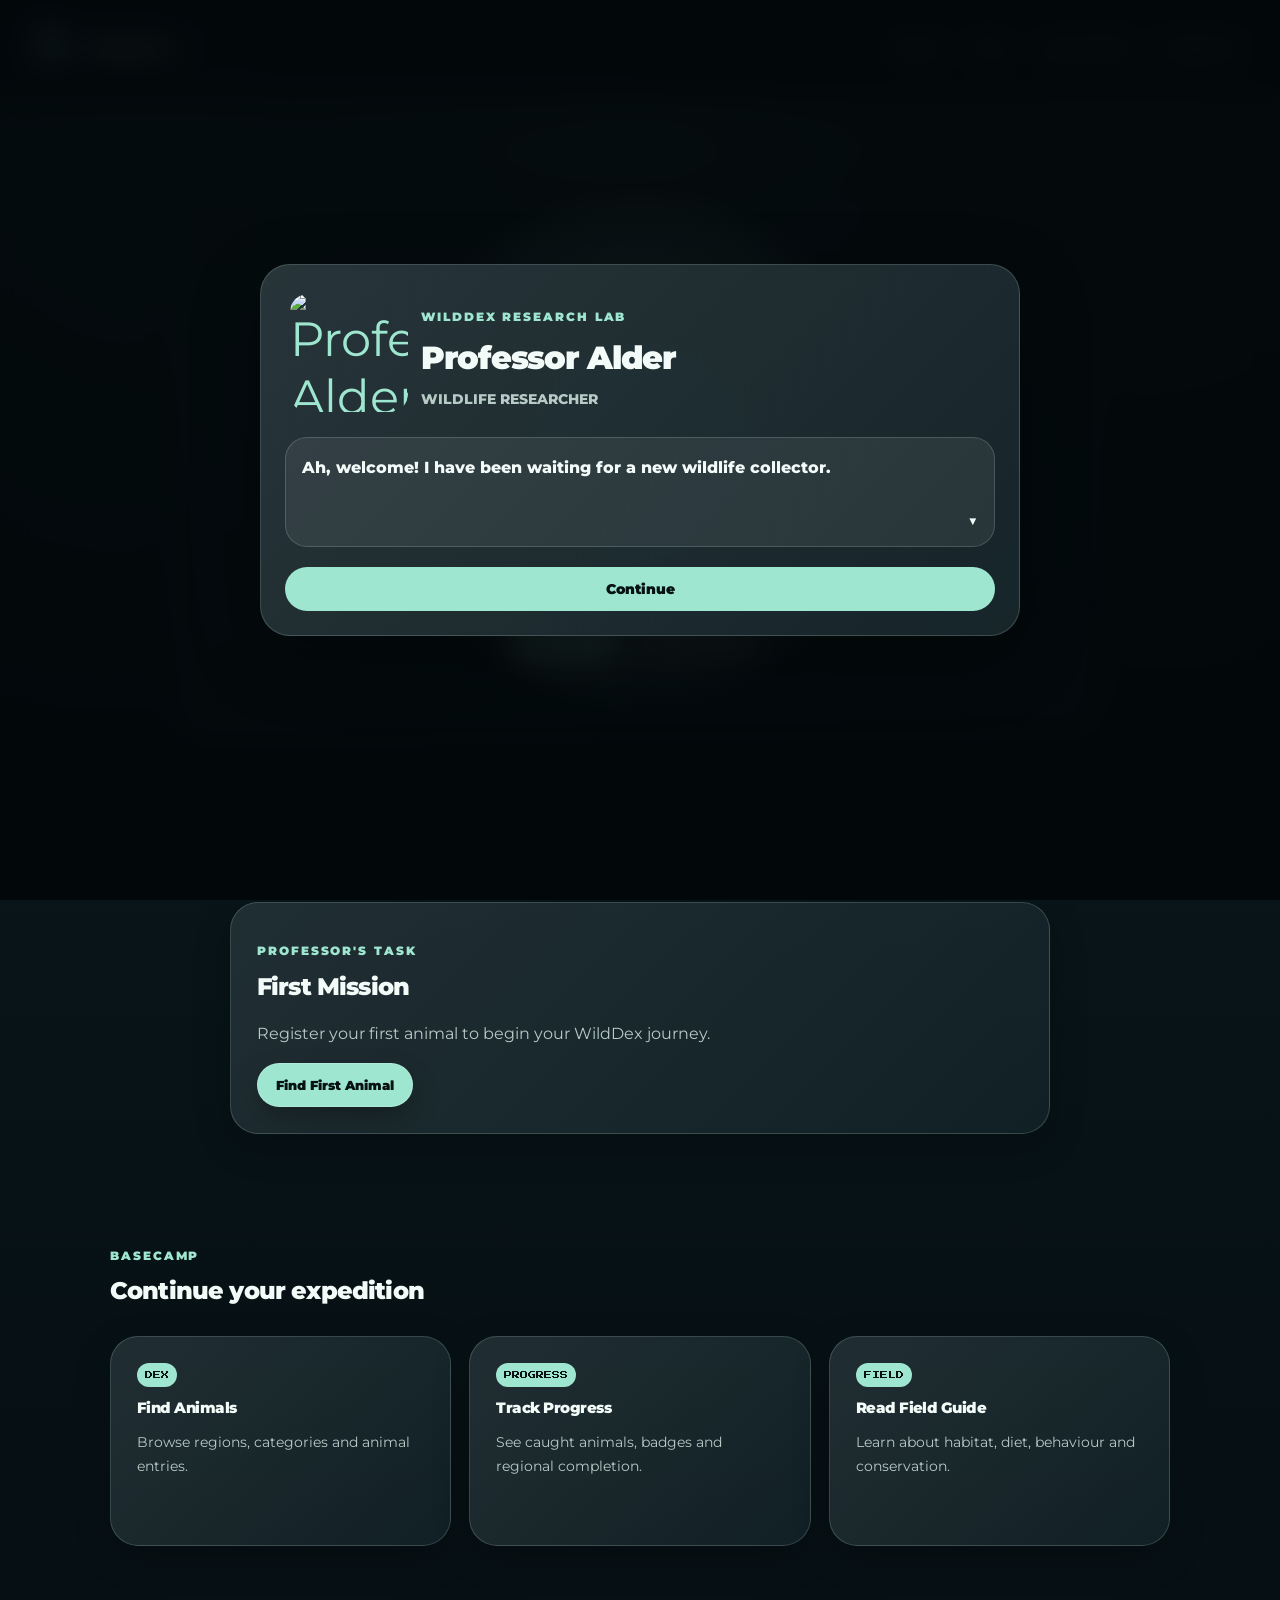
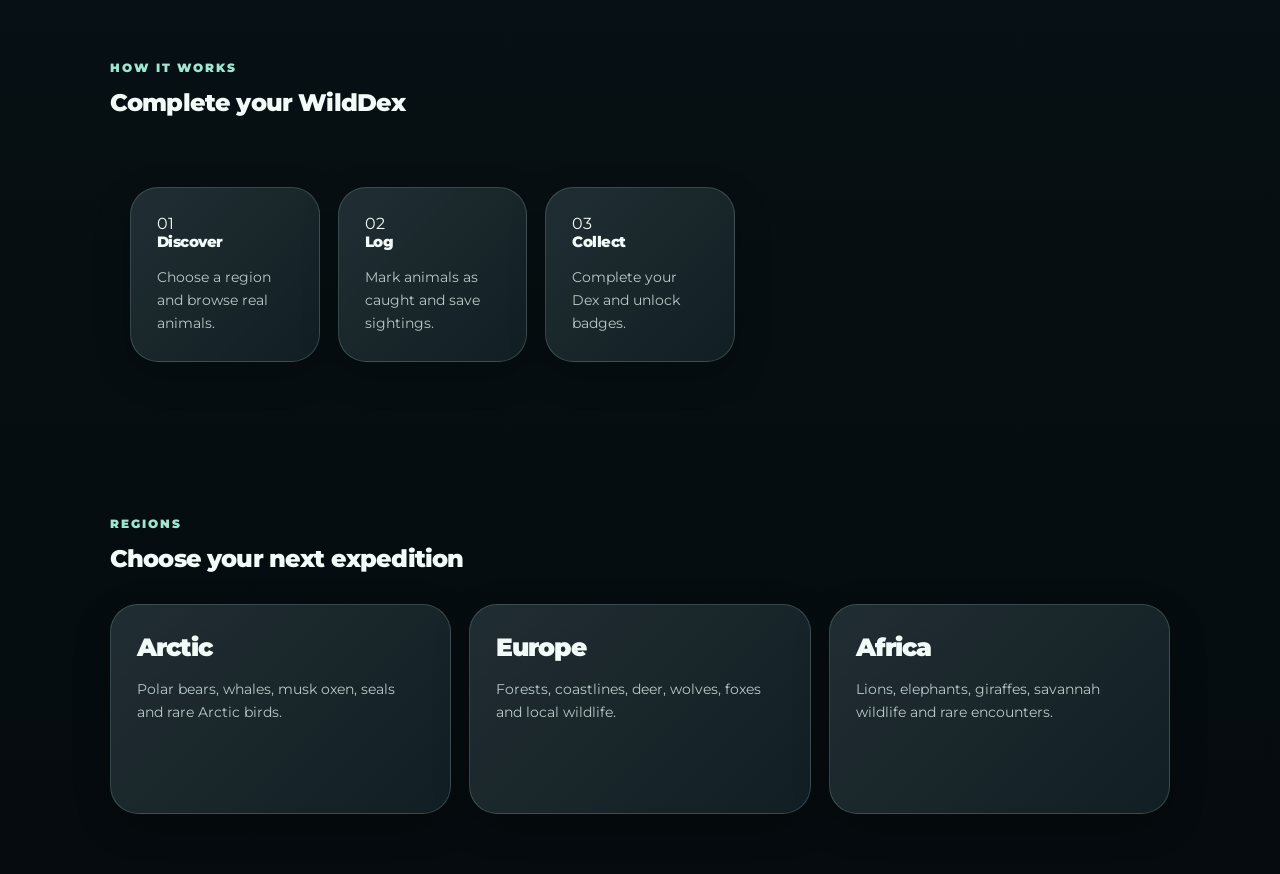
==== commit f20ee58c: "Add files via upload" ====
--- a/index.html
+++ b/index.html
@@ -8,7 +8,94 @@
 <link href="https://fonts.googleapis.com/css2?family=Playfair+Display&family=Montserrat&family=Caveat&display=swap" rel="stylesheet">
 </head>
 
+
 <body>
+<!-- Professor Intro / First Time Onboarding -->
+<div id="professorIntro" class="professor-intro hidden">
+  <div class="professor-card pixel-border">
+
+    <div class="professor-top">
+      <div class="professor-sprite-frame" aria-hidden="true">
+  <div class="professor-sprite">
+    <img 
+      id="professorSpriteImg"
+      src="Images/Aldor/Aldoridle.png" 
+      alt="Professor Alder"
+    >
+  </div>
+</div>
+      <div class="professor-title-box">
+        <p class="eyebrow">WildDex Research Lab</p>
+        <h1>Professor Alder</h1>
+        <p class="professor-subtitle">Wildlife Researcher</p>
+      </div>
+    </div>
+
+    <div class="professor-dialogue">
+      <p id="professorText">
+        Ah, welcome! I have been waiting for a new wildlife collector.
+      </p>
+
+      <span class="dialogue-cursor">▼</span>
+    </div>
+
+    <div id="introStepOne" class="intro-step">
+      <button id="introNextBtn" class="pixel-button">
+        Continue
+      </button>
+    </div>
+
+    <div id="introStepTwo" class="intro-step hidden">
+      <label for="collectorNameInput">
+        But first, every great collector needs a name. What should I call you?
+      </label>
+
+      <input 
+        type="text" 
+        id="collectorNameInput" 
+        class="collector-input" 
+        placeholder="Enter your collector name..."
+        maxlength="20"
+      >
+
+      <button id="saveNameBtn" class="pixel-button">
+        Continue
+      </button>
+    </div>
+
+    <div id="introStepThree" class="intro-step hidden">
+      <p>
+        Excellent. Now choose where your first expedition begins.
+      </p>
+
+      <div class="region-choice-grid">
+        <button class="region-choice pixel-button" data-region="Arctic">
+          Arctic
+        </button>
+
+        <button class="region-choice pixel-button" data-region="Europe">
+          Europe
+        </button>
+
+        <button class="region-choice pixel-button" data-region="Africa">
+          Africa
+        </button>
+      </div>
+    </div>
+
+    <div id="introStepFour" class="intro-step hidden">
+      <p id="finalIntroText">
+        Your WildDex has been created. Step outside, stay curious, and begin your first discovery.
+      </p>
+
+      <button id="startExpeditionBtn" class="pixel-button start-button">
+        Start Expedition
+      </button>
+    </div>
+
+  </div>
+</div>
+
 <header class="header">
 
   <div class="logo-section">
@@ -16,7 +103,7 @@
     <span class="title">WildDex</span>
   </div>
 
-<nav class="navigation">
+ <nav class="navigation">
     <a href="index.html">Home</a>
     <a href="dexsiden.html">Dex</a>
     <a href="learnmore.html">Learn More</a>
@@ -25,119 +112,114 @@
 
 </header>
 <main>
-  
 
   <section class="home-hero">
     <div class="hero-content">
-      <p class="eyebrow">Explore • Track • Discover</p>
+      <p class="eyebrow">Explore • Log • Collect</p>
+      <p id="homeCollectorGreeting" class="collector-greeting"></p>
       <h1>Turn wildlife into an adventure</h1>
       <p class="subtitle">
-        Discover animals from around the world, track what you have seen,
-        and build your own real-life Wildlife Dex.
+        Discover real animals, log your sightings, unlock badges and build your own WildDex.
       </p>
 
       <div class="hero-buttons">
-        <a href="dexsiden.html" class="main-btn">Start Exploring</a>
-        <a href="#regions" class="secondary-btn">Choose Region</a>
-      </div>
-    </div>
-  </section>
-
-  <section class="intro-section container">
-    <h2>What is WILDEX?</h2>
-    <p>
-  WILDEX is a Pokédex-inspired wildlife platform where you can collect real animals,
-  log sightings, follow your progress and learn more about nature.
- 
-</p>
-
-<section class="how-it-works-section container">
-  <p class="eyebrow">How it works</p>
-  <h2>Complete your WildDex</h2>
-
-  <div class="how-grid">
-    <div class="how-card">
-      <span>01</span>
-      <h3>Choose Region</h3>
-      <p>Start your expedition by selecting a region.</p>
-    </div>
-
-    <div class="how-card">
-      <span>02</span>
-      <h3>Discover Animals</h3>
-      <p>Browse animals by category and rarity.</p>
-    </div>
-
-    <div class="how-card">
-      <span>03</span>
-      <h3>Mark as Caught</h3>
-      <p>Track which animals you have seen.</p>
-    </div>
-
-    <div class="how-card">
-      <span>04</span>
-      <h3>Log Sightings</h3>
-      <p>Add date, time and location to your discoveries.</p>
-    </div>
-
-    <div class="how-card">
-      <span>05</span>
-      <h3>Complete Dex</h3>
-      <p>Unlock progress, badges and rare encounters.</p>
-    </div>
+        <a href="dexsiden.html" class="main-btn">Open Dex</a>
+        <a href="Progress.html" class="secondary-btn">View Progress</a>
+      </div>
+    </div>
+  </section>
+
+<section id="firstMissionCard" class="first-mission-section container">
+  <div class="first-mission-card">
+    <p class="eyebrow">Professor's Task</p>
+    <h2>First Mission</h2>
+    <p id="firstMissionText">
+      Register your first animal to begin your WildDex journey.
+    </p>
+
+    <a href="dexsiden.html" class="main-btn" id="firstMissionBtn">
+      Find First Animal
+    </a>
   </div>
 </section>
-</section>
-
-<section id="regions" class="regions-section container">
-  <p class="eyebrow">Regions</p>
-  <h2>Choose your next expedition</h2>
-
-  <div class="region-grid">
-
-    <a href="dexsiden.html" class="home-region-card" onclick="setTheme('arctic')">
-      <span>Arctic</span>
-      <p>Polar bears, whales, musk oxen, seals and rare Arctic birds.</p>
-    </a>
-
-    <a href="dexsiden.html" class="home-region-card" onclick="setTheme('europe')">
-      <span>Europe</span>
-      <p>Forests, coastlines, deer, wolves, foxes and local wildlife.</p>
-    </a>
-
-    <a href="dexsiden.html" class="home-region-card" onclick="setTheme('africa')">
-      <span>Africa</span>
-      <p>Lions, elephants, giraffes, savannah wildlife and rare encounters.</p>
-    </a>
-
-  </div>
-</section>
-  </section>
-
-  <section class="feature-section container">
-    <div class="feature-card">
-      <h2>Track your progress</h2>
-      <p>
-        Mark animals as seen, complete regions, discover rare species and build your personal wildlife collection.
-      </p>
-    </div>
-
-    <div class="feature-card">
-      <h2>Rare discoveries</h2>
-      <p>
-        Some animals are harder to find. Rare species can unlock special cards, animations and achievements.
-      </p>
-    </div>
-
-    <div class="feature-card">
-      <h2>Explore the map</h2>
-      <p>
-        Future versions of WILDEX will let users log sightings on a map and discover wildlife hotspots.
-      </p>
-    </div>
-  </section>
-
-
+
+  <section class="quick-start-section container">
+    <p class="eyebrow">Basecamp</p>
+    <h2>Continue your expedition</h2>
+
+    <div class="quick-start-grid">
+
+      <a href="dexsiden.html" class="quick-start-card">
+        <span>DEX</span>
+        <h3>Find Animals</h3>
+        <p>Browse regions, categories and animal entries.</p>
+      </a>
+
+      <a href="Progress.html" class="quick-start-card">
+        <span>PROGRESS</span>
+        <h3>Track Progress</h3>
+        <p>See caught animals, badges and regional completion.</p>
+      </a>
+
+      <a href="learnmore.html" class="quick-start-card">
+        <span>FIELD</span>
+        <h3>Read Field Guide</h3>
+        <p>Learn about habitat, diet, behaviour and conservation.</p>
+      </a>
+
+    </div>
+  </section>
+
+  <section class="how-it-works-section container">
+    <p class="eyebrow">How it works</p>
+    <h2>Complete your WildDex</h2>
+
+    <div class="how-grid">
+
+      <div class="how-card">
+        <span>01</span>
+        <h3>Discover</h3>
+        <p>Choose a region and browse real animals.</p>
+      </div>
+
+      <div class="how-card">
+        <span>02</span>
+        <h3>Log</h3>
+        <p>Mark animals as caught and save sightings.</p>
+      </div>
+
+      <div class="how-card">
+        <span>03</span>
+        <h3>Collect</h3>
+        <p>Complete your Dex and unlock badges.</p>
+      </div>
+
+    </div>
+  </section>
+
+  <section id="regions" class="regions-section container">
+    <p class="eyebrow">Regions</p>
+    <h2>Choose your next expedition</h2>
+
+    <div class="region-grid">
+
+      <a href="dexsiden.html" class="home-region-card" onclick="setTheme('arctic')">
+        <span>Arctic</span>
+        <p>Polar bears, whales, musk oxen, seals and rare Arctic birds.</p>
+      </a>
+
+      <a href="dexsiden.html" class="home-region-card" onclick="setTheme('europe')">
+        <span>Europe</span>
+        <p>Forests, coastlines, deer, wolves, foxes and local wildlife.</p>
+      </a>
+
+      <a href="dexsiden.html" class="home-region-card" onclick="setTheme('africa')">
+        <span>Africa</span>
+        <p>Lions, elephants, giraffes, savannah wildlife and rare encounters.</p>
+      </a>
+
+    </div>
+  </section>
 
 </main>
 	
--- a/CSS/style.css
+++ b/CSS/style.css
@@ -1,2577 +1,285 @@
 @charset "UTF-8";
 
-@import url('https://fonts.googleapis.com/css2?family=Montserrat:wght@400;500;600;700&family=Playfair+Display:wght@600;700&display=swap');
-
-/* =========================
-   WILDEX GLOBAL VARIABLES
+@import url("https://fonts.googleapis.com/css2?family=Montserrat:wght@400;500;600;700;800;900&family=Press+Start+2P&display=swap");
+
+/* =========================================================
+   WILDEX — Expedition Console Design
+   Cleaned replacement for style.css
+   - One design system
+   - No duplicate theme blocks
+   - Theme-aware variables for Arctic / Europe / Africa
+   - Keeps your existing class names so HTML/JS should still work
+========================================================= */
+
+/* =========================
+   DESIGN TOKENS
 ========================= */
 
 :root {
-  --primary: #1E3A5F;
-  --secondary: #6FA3A9;
-  --accent: #E8F1F2;
-  --dark: #0F1C2E;
-  --card: #1c2530;
-  --highlight: #C7D9DD;
-  --button: #6FA3A9;
-  --button-hover: #8bb9be;
-  --text-light: #ffffff;
-  --text-dark: #243746;
+  --font-ui: "Montserrat", Arial, sans-serif;
+  --font-pixel: "Press Start 2P", monospace;
+
+  --bg-0: #04080d;
+  --bg-1: #071421;
+  --bg-2: #0d2231;
+
+  --panel: rgba(9, 22, 34, 0.86);
+  --panel-strong: rgba(5, 14, 23, 0.95);
+  --panel-soft: rgba(255, 255, 255, 0.065);
+
+  --text: #f4fbff;
+  --text-muted: #b8ced8;
+  --text-dim: #7f9aa7;
+  --ink: #061019;
+
+  --accent: #7defff;
+  --accent-2: #9bbc0f;
+  --accent-soft: rgba(125, 239, 255, 0.16);
+
+  --success: #6ee787;
+  --warning: #ffd36e;
+  --danger: #ff6b6b;
+
+  --border: rgba(177, 241, 255, 0.22);
+  --border-strong: #071821;
+
+  --radius-sm: 12px;
+  --radius-md: 18px;
+  --radius-lg: 28px;
+
+  --shadow-soft: 0 18px 50px rgba(0, 0, 0, 0.34);
+  --shadow-card: 0 14px 34px rgba(0, 0, 0, 0.28);
+  --pixel-shadow: 6px 6px 0 var(--border-strong);
+
+  --container: 1100px;
+  --ease: 180ms ease;
+}
+
+/* Theme variables controlled by body class */
+body,
+body.theme-default {
+  --theme-bg-a: #123342;
+  --theme-bg-b: #071821;
+  --theme-bg-c: #02080e;
+  --theme-accent: #7defff;
+  --theme-accent-2: #9bbc0f;
+  --theme-card: rgba(7, 24, 33, 0.88);
+  --theme-screen: #c4d38a;
+  --theme-ink: #071821;
+}
+
+body.theme-arctic {
+  --theme-bg-a: #21495c;
+  --theme-bg-b: #0b2633;
+  --theme-bg-c: #031018;
+  --theme-accent: #bdf7ff;
+  --theme-accent-2: #5ccde6;
+  --theme-card: rgba(3, 16, 24, 0.9);
+  --theme-screen: #d8fbff;
+  --theme-ink: #031018;
+}
+
+body.theme-europe {
+  --theme-bg-a: #315d39;
+  --theme-bg-b: #102b17;
+  --theme-bg-c: #061407;
+  --theme-accent: #dfffcb;
+  --theme-accent-2: #7fb85b;
+  --theme-card: rgba(6, 20, 7, 0.9);
+  --theme-screen: #e8ffd5;
+  --theme-ink: #061407;
+}
+
+body.theme-africa {
+  --theme-bg-a: #8f4d1f;
+  --theme-bg-b: #351405;
+  --theme-bg-c: #130702;
+  --theme-accent: #ffd27a;
+  --theme-accent-2: #d9822b;
+  --theme-card: rgba(22, 7, 2, 0.9);
+  --theme-screen: #ffe6ad;
+  --theme-ink: #160702;
 }
 
 /* =========================
    BASE
 ========================= */
+
+* {
+  box-sizing: border-box;
+}
 
 html {
   scroll-behavior: smooth;
 }
 
 body {
+  min-height: 100vh;
   margin: 0;
-  padding: 0;
-  font-family: "Montserrat", Arial, sans-serif;
-  color: white;
-  background: #071018;
+  color: var(--text);
+  font-family: var(--font-ui);
   text-align: center;
-  transition: background 0.5s ease, color 0.5s ease;
+  background:
+    radial-gradient(circle at 18% 0%, color-mix(in srgb, var(--theme-accent) 22%, transparent), transparent 26%),
+    radial-gradient(circle at 86% 12%, color-mix(in srgb, var(--theme-accent-2) 20%, transparent), transparent 28%),
+    linear-gradient(180deg, var(--theme-bg-a) 0%, var(--theme-bg-b) 42%, var(--theme-bg-c) 100%);
+  overflow-x: hidden;
 }
 
 body::before {
   content: "";
   position: fixed;
   inset: 0;
+  z-index: -1;
   pointer-events: none;
-  z-index: -1;
-  opacity: 0.9;
-}
-
-body.modal-open {
-  overflow: hidden;
-}
-
-h1,
-h2 {
-  font-family: 'Playfair Display', serif;
-  color: var(--text-light);
-}
-
-p {
-  color: var(--text-light);
-  line-height: 1.6;
-}
-
-.container {
-  max-width: 1100px;
-  margin: 0 auto;
-  padding: 0 20px;
-}
-
-.section-text {
-  color: #c8d4e5;
-  margin-bottom: 28px;
-}
-
-.eyebrow {
-  color: #8ef6ff;
-  font-size: 13px;
-  font-weight: 800;
-  text-transform: uppercase;
-  letter-spacing: 1.8px;
-  margin-bottom: 12px;
-}
-
-.dashboard-label {
-  display: block;
-  margin-bottom: 8px;
-  color: #8ef6ff;
-  font-size: 12px;
-  font-weight: 800;
-  text-transform: uppercase;
-  letter-spacing: 1px;
-}
-
-/* =========================
-   BUTTONS
-========================= */
-
-button {
-  background: var(--button);
-  color: var(--dark);
-  border: none;
-  padding: 8px 15px;
-  border-radius: 10px;
-  cursor: pointer;
-  font-size: 14px;
-  font-family: 'Montserrat', sans-serif;
-  font-weight: 600;
-  transition: 0.2s ease;
-}
-
-button:hover {
-  background: var(--button-hover);
-  transform: translateY(-1px);
-}
-
-.main-btn {
-  display: inline-block;
-  padding: 14px 22px;
-  background: #8ef6ff;
-  color: #08111f;
-  text-decoration: none;
-  border-radius: 12px;
-  font-weight: 700;
-}
-
-.secondary-btn {
-  display: inline-block;
-  padding: 14px 22px;
-  color: #8ef6ff;
-  border: 2px solid #8ef6ff;
-  text-decoration: none;
-  border-radius: 12px;
-  font-weight: 700;
-}
-
-.learn-more-btn {
-  display: inline-block;
-  padding: 8px 12px;
-  background-color: var(--button);
-  color: var(--dark);
-  text-decoration: none;
-  border-radius: 10px;
-  font-size: 14px;
-  font-weight: 600;
-  transition: 0.2s ease;
-}
-
-.learn-more-btn:hover {
-  background-color: var(--button-hover);
-  transform: translateY(-1px);
-}
-
-/* =========================
-   HEADER / NAVIGATION
-========================= */
-
-.header {
-  display: flex;
-  justify-content: space-between;
-  align-items: center;
-  background: rgba(15, 28, 46, 0.95);
-  padding: 10px 20px;
-  position: sticky;
-  top: 0;
-  z-index: 1000;
-  box-shadow: 0px 4px 15px rgba(0,0,0,0.35);
-  backdrop-filter: blur(6px);
-}
-
-.logo-section {
-  display: flex;
-  align-items: center;
-  gap: 10px;
-}
-
-.logo {
-  width: 50px;
-  image-rendering: pixelated;
-}
-
-.title {
-  font-size: 22px;
-  font-weight: bold;
-  color: white;
-  font-family: 'Playfair Display', serif;
-}
-
-.navigation {
-  display: flex;
-  gap: 15px;
-}
-
-.navigation a {
-  text-decoration: none;
-  color: white;
-  font-weight: 600;
-  padding: 6px 10px;
-  border-radius: 10px;
-  transition: 0.2s ease;
-}
-
-.navigation a:hover {
-  background: var(--secondary);
-  color: var(--dark);
-}
-
-/* =========================
-   HOME PAGE
-========================= */
-
-.home-hero {
-  min-height: 78vh;
-  display: flex;
-  align-items: center;
-  justify-content: center;
-  padding: 80px 20px;
-  background:
-    radial-gradient(circle at top, rgba(142, 246, 255, 0.18), transparent 35%),
-    linear-gradient(to bottom, rgba(15, 28, 46, 0.2), rgba(15, 28, 46, 0.95));
-}
-
-.hero-content {
-  max-width: 850px;
-  padding: 50px 30px;
-  border-radius: 32px;
-  background: rgba(255,255,255,0.055);
-  border: 1px solid rgba(255,255,255,0.12);
-  box-shadow: 0 24px 60px rgba(0,0,0,0.3);
-  backdrop-filter: blur(8px);
-}
-
-.home-hero h1 {
-  font-size: clamp(42px, 7vw, 82px);
-  line-height: 1;
-  margin: 0 0 20px;
-}
-
-.hero-buttons {
-  display: flex;
-  justify-content: center;
-  gap: 14px;
-  flex-wrap: wrap;
-}
-
-.hero {
-  padding: 80px 20px 60px;
-}
-
-.hero h1 {
-  font-size: 52px;
-  margin-bottom: 20px;
-}
-
-.subtitle {
-  font-size: 22px;
-  max-width: 760px;
-  margin: 0 auto 30px;
-  color: #e8eef7;
-}
-
-.intro-section {
-  padding: 70px 20px 35px;
-  max-width: 800px;
-}
-
-.intro-section p {
-  color: #c7d9dd;
-  font-size: 18px;
-}
-
-.regions-section {
-  padding: 60px 20px;
-}
-
-.region-grid {
-  display: grid;
-  grid-template-columns: repeat(3, 1fr);
-  gap: 22px;
-  margin-top: 30px;
-}
-
-.regions,
-.region-card {
-  display: inline-block;
-  margin-top: 20px;
-  padding: 18px 28px;
-  background: #1c2538;
-  border: 2px solid #6fa3ff;
-  border-radius: 16px;
-  font-weight: 700;
-}
-
-.home-region-card {
-  min-height: 210px;
-  padding: 26px;
-  border-radius: 26px;
-  text-align: left;
-  text-decoration: none;
-  color: white;
-  background: rgba(255,255,255,0.07);
-  border: 1px solid rgba(255,255,255,0.12);
-  box-shadow: 0 16px 35px rgba(0,0,0,0.22);
-  transition: 
-    background 0.4s ease,
-    border 0.4s ease,
-    box-shadow 0.4s ease,
-    transform 0.25s ease;
-}
-
-.home-region-card:hover {
-  transform: translateY(-6px);
-  border-color: #8ef6ff;
-  background: rgba(142, 246, 255, 0.11);
-}
-
-.home-region-card span {
-  display: block;
-  font-family: 'Playfair Display', serif;
-  font-size: 32px;
-  margin-bottom: 12px;
-}
-
-.home-region-card p {
-  color: #c7d9dd;
-  font-size: 15px;
-}
-
-.feature-section {
-  display: grid;
-  grid-template-columns: repeat(3, 1fr);
-  gap: 22px;
-  padding: 50px 20px;
-}
-
-.feature-card {
-  padding: 26px;
-  border-radius: 24px;
-  background: rgba(255,255,255,0.06);
-  border: 1px solid rgba(255,255,255,0.1);
-  text-align: left;
-}
-
-.feature-card h2 {
-  font-size: 24px;
-}
-
-.feature-card p {
-  color: #c7d9dd;
-  font-size: 15px;
-}
-
-/* =========================
-   DEX PAGE
-========================= */
-
-.dex-page {
-  max-width: 1200px;
-  margin: 0 auto;
-  padding: 32px 20px 80px;
-}
-
-.dex-hero {
-  margin: 30px auto 26px;
-  padding: 42px 28px;
-  max-width: 980px;
-  border-radius: 28px;
-  background:
-    radial-gradient(circle at top left, rgba(142, 246, 255, 0.18), transparent 32%),
-    linear-gradient(135deg, rgba(255,255,255,0.08), rgba(255,255,255,0.03));
-  border: 1px solid rgba(255,255,255,0.12);
-  box-shadow: 0 20px 45px rgba(0,0,0,0.25);
-}
-
-.dex-eyebrow {
-  margin: 0 0 10px;
-  color: #8ef6ff;
-  font-size: 13px;
-  font-weight: 800;
-  text-transform: uppercase;
-  letter-spacing: 1.4px;
-}
-
-.dex-hero h1 {
-  margin: 0 auto 14px;
-  max-width: 780px;
-  font-size: clamp(32px, 5vw, 56px);
-  line-height: 1.05;
-}
-
-.dex-hero p {
-  max-width: 680px;
-  margin: 0 auto;
-  color: #c7d9dd;
-  font-size: 17px;
-}
-
-.dex-dashboard {
-  max-width: 980px;
-  margin: 0 auto 34px;
-  display: grid;
-  grid-template-columns: 1.3fr 1fr;
-  gap: 18px;
-  align-items: stretch;
-}
-
-.dex-tools {
-  max-width: 980px;
-  margin: 0 auto 24px;
-  display: grid;
-  grid-template-columns: 1fr auto;
-  gap: 14px;
-  align-items: center;
-}
-
-.dex-search-box input {
-  width: 100%;
-  min-height: 48px;
-  padding: 12px 16px;
-  border-radius: 999px;
-  border: 1px solid rgba(255,255,255,0.14);
-  background: rgba(255,255,255,0.08);
-  color: white;
-  font-family: 'Montserrat', sans-serif;
-  font-size: 15px;
-  box-sizing: border-box;
-}
-
-.dex-search-box input::placeholder {
-  color: #a8c7ce;
-}
-
-.dex-filter-buttons {
-  display: flex;
-  gap: 8px;
-  flex-wrap: wrap;
-}
-
-.dex-filter-buttons button {
-  background: rgba(255,255,255,0.08);
-  color: white;
-  border: 1px solid rgba(255,255,255,0.12);
-}
-
-.dex-filter-buttons button.active {
-  background: #8ef6ff;
-  color: #08111f;
-  border-color: #8ef6ff;
-}
-
-.empty-category-message {
-  padding: 18px;
-  color: #a8c7ce;
-  text-align: center;
-  font-weight: 700;
-}
-
-/* =========================
-   TRACKER / PROGRESS BARS
-========================= */
-
-.tracker-wrapper {
-  max-width: none;
-  width: 100%;
-  margin: 0;
-  text-align: left;
-  background: rgba(255,255,255,0.07);
-  padding: 20px;
-  border-radius: 22px;
-  border: 1px solid rgba(255,255,255,0.1);
-  box-shadow: 0 12px 30px rgba(0,0,0,0.24);
-  box-sizing: border-box;
-}
-
-#tracker {
-  font-size: 18px;
-  margin-bottom: 14px;
-  font-weight: 700;
-  color: white;
-}
-
-.progress-bar {
-  width: 100%;
-  height: 18px;
-  background-color: rgba(255,255,255,0.15);
-  border-radius: 999px;
-  overflow: hidden;
-}
-
-#progress-fill {
-  height: 100%;
-  width: 0%;
-  background: linear-gradient(to right, #8ef6ff, #6FA3A9);
-  border-radius: 999px;
-  transition: width 0.3s ease;
-}
-
-.region-progress {
-  display: grid;
-  gap: 10px;
-}
-
-.region-progress-card {
-  display: flex;
-  justify-content: space-between;
-  align-items: center;
-  gap: 12px;
-  text-align: left;
-  background: rgba(255,255,255,0.07);
-  padding: 14px 16px;
-  border-radius: 18px;
-  border: 1px solid rgba(255,255,255,0.1);
-}
-
-.region-progress-card strong {
-  display: block;
-  color: white;
-}
-
-.region-progress-card span {
-  color: #c7d9dd;
-  font-size: 13px;
-}
-
-.mini-progress {
-  width: 130px;
-  height: 10px;
-  background: rgba(255,255,255,0.15);
-  border-radius: 999px;
-  overflow: hidden;
-  flex-shrink: 0;
-}
-
-.mini-progress div {
-  height: 100%;
-  background: linear-gradient(to right, #8ef6ff, #6FA3A9);
-  border-radius: 999px;
-}
-
-/* =========================
-   REGION / CATEGORY / ANIMAL CARDS
-========================= */
-
-#greenland-title {
-  color: white;
-}
-
-.region {
-  max-width: 980px;
-  margin: 22px auto;
-  padding: 18px;
-  border-radius: 28px;
-  background:
-    linear-gradient(135deg, rgba(255,255,255,0.08), rgba(255,255,255,0.03));
-  border: 1px solid rgba(255,255,255,0.11);
-  box-shadow: 0 16px 36px rgba(0,0,0,0.24);
-  overflow: hidden;
-}
-
-.region-title {
-  display: grid;
-  grid-template-columns: 130px 1fr auto;
-  align-items: center;
-  gap: 20px;
-  width: 100%;
-  margin: 0;
-  padding: 12px;
-  box-sizing: border-box;
-  cursor: pointer;
-  text-align: left;
-  font-family: 'Playfair Display', serif;
-  transition: 0.2s ease;
-}
-
-.region-title:hover {
-  color: var(--secondary);
-}
-
-.region-title::after {
-  content: "Explore";
-  font-family: 'Montserrat', sans-serif;
-  font-size: 13px;
-  font-weight: 800;
-  color: #08111f;
-  background: #8ef6ff;
-  padding: 9px 14px;
-  border-radius: 999px;
-}
-
-.region-label {
-  font-size: clamp(28px, 4vw, 44px);
-  line-height: 1;
-}
-
-.globe {
-  width: 130px;
-  height: 130px;
-  object-fit: contain;
-  background: #02060d;
-  border-radius: 22px;
-  padding: 8px;
-  box-sizing: border-box;
-  image-rendering: pixelated;
-  box-shadow: inset 0 0 18px rgba(142, 246, 255, 0.12);
-}
-
-.region-content {
-  margin-top: 18px;
-  padding-top: 18px;
-  border-top: 1px solid rgba(255,255,255,0.1);
-}
-
-.category {
-  margin: 12px 0;
-}
-
-.category-title {
-  max-width: 920px;
-  margin: 0 auto 10px;
-  padding: 14px 18px;
-  border-radius: 16px;
-  background: rgba(15, 28, 46, 0.75);
-  border: 1px solid rgba(255,255,255,0.1);
-  cursor: pointer;
-  text-align: left;
-  font-family: 'Montserrat', sans-serif;
-  font-size: 18px;
-  color: white;
-}
-
-.category-title::after {
-  content: " +";
-  color: #8ef6ff;
-}
-
-.category-title:hover {
-  background: rgba(111, 163, 169, 0.22);
-}
-
-.animals {
-  display: none;
-  flex-direction: column;
-  gap: 18px;
-  width: 100%;
-  box-sizing: border-box;
-  background: rgba(5, 12, 22, 0.45);
-  border: 1px solid rgba(255,255,255,0.08);
-  padding: 16px;
-  margin: 12px auto 28px;
-  border-radius: 18px;
-  box-shadow: 0px 8px 20px rgba(0,0,0,0.3);
-}
-
-.animal {
-  position: relative;
-  display: grid;
-  grid-template-columns: 110px 1fr;
-  gap: 16px;
-  background: rgba(255,255,255,0.06);
-  padding: 16px;
-  border: 1px solid rgba(255,255,255,0.08);
-  border-radius: 16px;
-  text-align: left;
-  transition: 0.2s ease;
-}
-
-.animal:hover {
-  transform: translateY(-2px);
-  background: rgba(255,255,255,0.1);
-  border-color: rgba(111, 163, 169, 0.55);
-}
-
-.animal img {
-  width: 100%;
-  max-width: 110px;
-  aspect-ratio: 1 / 1;
-  object-fit: contain;
-  image-rendering: pixelated;
-  border-radius: 12px;
-  background: rgba(255,255,255,0.08);
-  padding: 8px;
-  box-sizing: border-box;
-}
-
-.animal-info h3 {
-  margin: 0 0 6px;
-  color: white;
-  font-size: 18px;
-}
-
-.animal-info p {
-  margin: 0 0 8px;
-  color: #d9e6ef;
-  font-size: 14px;
-}
-
-.animal-meta {
-  display: inline-block;
-  color: #a8c7ce;
-  font-size: 12px;
-  font-weight: 700;
-  text-transform: uppercase;
-  letter-spacing: 0.5px;
-}
-
-.animal-actions {
-  grid-column: 1 / -1;
-  display: flex;
-  gap: 10px;
-  flex-wrap: wrap;
-}
-
-.animal.seen {
-  opacity: 1;
-  filter: none;
-  border-color: #6FA3A9;
-  box-shadow: 0 0 0 1px rgba(111,163,169,0.25), 0 10px 28px rgba(0,0,0,0.2);
-}
-
-.animal.seen::after {
-  content: "Seen";
-  position: absolute;
-  top: 12px;
-  right: 12px;
-  background: #4f8a5b;
-  color: white;
-  font-size: 11px;
-  font-weight: 700;
-  padding: 5px 8px;
-  border-radius: 999px;
-}
-
-.animal.seen button {
-  background-color: #4f8a5b;
-  color: white;
-}
-
-.sighting-form {
-  grid-column: 1 / -1;
-  display: grid;
-  grid-template-columns: 1fr 150px 120px auto;
-  gap: 8px;
-}
-
-.sighting-form input,
-.sighting-form button {
-  min-height: 40px;
-  border-radius: 10px;
-  border: 1px solid rgba(255,255,255,0.16);
-  padding: 8px 10px;
-  font-family: 'Montserrat', sans-serif;
-  box-sizing: border-box;
-}
-
-.sighting-form input {
-  background: rgba(255,255,255,0.08);
-  color: white;
-}
-
-.sighting-form input::placeholder {
-  color: #b8c8d3;
-}
-
-.sightings-list {
-  grid-column: 1 / -1;
-  color: #c7d9dd;
-  font-size: 13px;
-}
-
-.sightings-list strong {
-  color: white;
-}
-
-.sightings-list p {
-  margin: 4px 0 0;
-  color: #c7d9dd;
-}
-
-/* =========================
-   RARE EFFECTS
-========================= */
-
-.rare-animal {
-  border-color: rgba(232, 194, 92, 0.75);
-  background: linear-gradient(135deg, rgba(232,194,92,0.18), rgba(255,255,255,0.06));
-}
-
-.rarity-badge {
-  position: absolute;
-  top: 12px;
-  left: 12px;
-  z-index: 2;
-  background: linear-gradient(135deg, #ffe89a, #e8c25c, #9f7424);
-  color: #1f1805;
-  font-size: 11px;
-  font-weight: 900;
-  padding: 6px 10px;
-  border-radius: 999px;
-  text-transform: uppercase;
-  letter-spacing: 0.8px;
-  box-shadow:
-    0 0 12px rgba(232,194,92,0.5),
-    inset 0 1px 0 rgba(255,255,255,0.5);
-}
-
-.rare-animal img {
-  border: 1px solid rgba(232, 194, 92, 0.65);
-  background:
-    radial-gradient(circle, rgba(232,194,92,0.18), rgba(255,255,255,0.06));
-  box-shadow: 0 0 18px rgba(232,194,92,0.2);
-}
-
-@keyframes rareCardShine {
-  0% {
-    left: -90%;
-  }
-
-  45% {
-    left: -90%;
-  }
-
-  100% {
-    left: 135%;
-  }
-}
-
-@keyframes rarePulse {
-  0%, 100% {
-    filter: drop-shadow(0 0 8px rgba(232,194,92,0.25));
-  }
-
-  50% {
-    filter: drop-shadow(0 0 18px rgba(232,194,92,0.55));
-  }
-}
-
-/* =========================
-   RECENT DISCOVERIES
-========================= */
-
-.recent-discoveries-section {
-  max-width: 980px;
-  margin: 0 auto 26px;
-  padding: 20px;
-  border-radius: 24px;
-  background: rgba(255,255,255,0.06);
-  border: 1px solid rgba(255,255,255,0.1);
-  box-shadow: 0 12px 30px rgba(0,0,0,0.22);
-  text-align: left;
-  box-sizing: border-box;
-}
-
-.recent-discoveries-header h2 {
-  margin: 0 0 16px;
-}
-
-.recent-discoveries {
-  display: grid;
-  gap: 10px;
-}
-
-.recent-discovery-card {
-  display: grid;
-  grid-template-columns: 54px 1fr auto;
-  gap: 12px;
-  align-items: center;
-  background: rgba(15, 28, 46, 0.72);
-  padding: 10px;
-  border-radius: 16px;
-  border: 1px solid rgba(255,255,255,0.08);
-}
-
-.recent-discovery-card img {
-  width: 54px;
-  height: 54px;
-  object-fit: contain;
-  image-rendering: pixelated;
-  background: rgba(255,255,255,0.08);
-  border-radius: 12px;
-  padding: 5px;
-  box-sizing: border-box;
-}
-
-.recent-discovery-card strong {
-  display: block;
-  color: white;
-}
-
-.recent-discovery-card span {
-  color: #c7d9dd;
-  font-size: 13px;
-}
-
-.recent-rare-chip {
-  background: linear-gradient(135deg, #ffe89a, #e8c25c, #9f7424);
-  color: #1f1805 !important;
-  font-size: 10px !important;
-  font-weight: 900;
-  padding: 5px 8px;
-  border-radius: 999px;
-  text-transform: uppercase;
-}
-
-/* =========================
-   ANIMAL MODAL
-========================= */
-
-.animal-modal-hidden {
-  display: none;
-}
-
-#animal-modal {
-  position: fixed;
-  inset: 0;
-  z-index: 3000;
-}
-
-.animal-modal-backdrop {
-  position: absolute;
-  inset: 0;
-  background: rgba(0,0,0,0.72);
-  backdrop-filter: blur(5px);
-}
-
-.animal-modal-card {
-  position: relative;
-  width: min(920px, 92vw);
-  max-height: 86vh;
-  overflow-y: auto;
-  margin: 7vh auto 0;
-  padding: 24px;
-  border-radius: 28px;
-  background:
-    radial-gradient(circle at top left, rgba(142, 246, 255, 0.12), transparent 34%),
-    linear-gradient(135deg, #101b2b, #16283d);
-  border: 1px solid rgba(255,255,255,0.13);
-  box-shadow: 0 25px 70px rgba(0,0,0,0.45);
-  box-sizing: border-box;
-}
-
-.animal-modal-close {
-  position: absolute;
-  top: 16px;
-  right: 16px;
-  z-index: 5;
-  background: rgba(255,255,255,0.08);
-  color: white;
-  border: 1px solid rgba(255,255,255,0.12);
-}
-
-.animal-entry {
-  display: grid;
-  grid-template-columns: 260px 1fr;
-  gap: 28px;
-  align-items: center;
-  text-align: left;
-  position: relative;
-}
-
-.animal-entry-image-frame {
-  display: flex;
-  align-items: center;
-  justify-content: center;
-  min-height: 260px;
-  border-radius: 26px;
-  background: rgba(255,255,255,0.07);
-  border: 1px solid rgba(255,255,255,0.1);
-  box-shadow: inset 0 0 24px rgba(142,246,255,0.08);
-}
-
-.animal-entry-image-frame img {
-  width: 82%;
-  max-height: 220px;
-  object-fit: contain;
-  image-rendering: pixelated;
-}
-
-.animal-entry-info h2 {
-  margin: 4px 0 12px;
-  font-size: clamp(32px, 5vw, 52px);
-}
-
-.animal-entry-description {
-  color: #c7d9dd;
-  font-size: 16px;
-  margin-bottom: 18px;
-}
-
-.animal-entry-stats {
-  display: grid;
-  grid-template-columns: repeat(3, 1fr);
-  gap: 10px;
-  margin: 18px 0;
-}
-
-.animal-entry-stats div,
-.latest-sighting-box {
-  background: rgba(255,255,255,0.07);
-  border: 1px solid rgba(255,255,255,0.1);
-  border-radius: 16px;
-  padding: 12px;
-}
-
-.animal-entry-stats span,
-.latest-sighting-box span {
-  display: block;
-  color: #8ef6ff;
-  font-size: 11px;
-  font-weight: 900;
-  text-transform: uppercase;
-  letter-spacing: 0.8px;
-  margin-bottom: 5px;
-}
-
-.animal-entry-stats strong {
-  color: white;
-}
-
-.latest-sighting-box p {
-  margin: 0;
-  color: #d9e6ef;
-}
-
-.animal-entry-actions {
-  display: flex;
-  gap: 10px;
-  flex-wrap: wrap;
-  margin-top: 18px;
-}
-
-.rare-entry {
-  position: relative;
-}
-
-.rare-entry::before {
-  content: "";
-  position: absolute;
-  top: -50%;
-  left: -70%;
-  width: 45%;
-  height: 200%;
-  background: linear-gradient(
-    90deg,
-    transparent,
-    rgba(255,255,255,0.22),
-    transparent
-  );
-  transform: rotate(25deg);
-  animation: entryRareShine 5s ease-in-out infinite;
-  pointer-events: none;
-}
-
-@keyframes entryRareShine {
-  0% {
-    left: -80%;
-  }
-
-  45% {
-    left: -80%;
-  }
-
-  100% {
-    left: 130%;
-  }
-}
-
-.entry-rare-badge {
-  position: absolute;
-  top: -8px;
-  left: 0;
-  z-index: 2;
-  background: linear-gradient(135deg, #ffe89a, #e8c25c, #9f7424);
-  color: #1f1805;
-  font-size: 11px;
-  font-weight: 900;
-  padding: 7px 11px;
-  border-radius: 999px;
-  text-transform: uppercase;
-  letter-spacing: 0.8px;
-  box-shadow: 0 0 14px rgba(232,194,92,0.45);
-}
-
-/* =========================
-   MAP / LOGBOOK
-========================= */
-
-.learn-region-panel,
-.map-section {
-  margin: 30px auto;
-  max-width: 1100px;
-  padding: 20px;
-  background: var(--gb-ink);
-  border: 4px solid var(--pixel-border);
-  border-radius: 0;
-  color: var(--gb-pale);
-  box-shadow: var(--pixel-shadow);
-  transition: 0.25s ease;
-}
-
-.learn-region-panel h2,
-.map-section h2 {
-  margin-top: 0;
-}
-
-.map-section-hidden {
-  max-height: 0;
-  opacity: 0;
-  overflow: hidden;
-  padding-top: 0;
-  padding-bottom: 0;
-  margin-top: 0;
-  margin-bottom: 0;
-  border-width: 0;
-  pointer-events: none;
-}
-
-.map-header {
-  display: flex;
-  justify-content: space-between;
-  gap: 16px;
-  align-items: center;
-  margin-bottom: 14px;
-}
-
-.map-header h2 {
-  margin-top: 0;
-}
-
-.map-header p {
-  margin: 0;
-  color: #c7d9dd;
-}
-
-.map-actions {
-  display: flex;
-  align-items: center;
-  gap: 12px;
-}
-
-#map-selected-animal {
-  padding: 10px 12px;
-  border-radius: 999px;
-  background: rgba(111, 163, 169, 0.18);
-  color: white;
-  font-weight: 700;
-  white-space: nowrap;
-}
-
-.close-map-btn {
-  background: #222;
-  color: white;
-  border: 1px solid #555;
-  padding: 8px 14px;
-  border-radius: 10px;
-  cursor: pointer;
-}
-
-.close-map-btn:hover {
-  background: #333;
-}
-
-.map-region-tabs {
-  display: flex;
-  gap: 10px;
-  flex-wrap: wrap;
-  margin-bottom: 14px;
-}
-
-.map-region-tabs button {
-  background: #222;
-  color: white;
-  border: 1px solid #444;
-  padding: 8px 14px;
-  border-radius: 999px;
-  cursor: pointer;
-}
-
-.map-region-tabs button.active {
-  background: var(--gb-pale);
-  color: var(--gb-ink);
-  border-color: var(--pixel-border);
-}
-
-.wild-map {
-  width: 100%;
-  height: 420px;
-  border-radius: 18px;
-  overflow: hidden;
-  border: 1px solid rgba(255,255,255,0.16);
-  box-shadow: 0 8px 22px rgba(0,0,0,0.3);
-}
-
-.leaflet-popup-content {
-  color: #0F1C2E;
-  font-family: 'Montserrat', sans-serif;
-}
-
-.leaflet-popup-content strong {
-  display: block;
-  margin-bottom: 4px;
-}
-
-.map-feedback {
-  min-height: 24px;
-  margin-top: 12px;
-  color: #8ef6ff;
-  font-weight: 800;
-  opacity: 0;
-  transform: translateY(-4px);
-  transition: 0.2s ease;
-}
-
-.map-feedback.show {
-  opacity: 1;
-  transform: translateY(0);
-}
-
-.map-popup {
-  display: grid;
-  gap: 4px;
-  min-width: 160px;
-}
-
-.map-popup strong {
-  color: #0F1C2E;
-  font-size: 15px;
-}
-
-.map-popup span {
-  color: #243746;
-  font-size: 12px;
-}
-
-.pinned-sightings-panel {
-  margin-top: 18px;
-  padding: 18px;
-  border-radius: 22px;
-  background: rgba(255,255,255,0.06);
-  border: 1px solid rgba(255,255,255,0.1);
-  text-align: left;
-}
-
-.pinned-sightings-header h3 {
-  margin: 0 0 12px;
-  color: white;
-  font-size: 22px;
-}
-
-.pinned-sightings-list {
-  display: grid;
-  gap: 10px;
-}
-
-.pinned-sighting-card {
-  display: grid;
-  grid-template-columns: 56px 1fr auto;
-  gap: 12px;
-  align-items: center;
-  padding: 12px;
-  border-radius: 16px;
-  background: rgba(15, 28, 46, 0.72);
-  border: 1px solid rgba(255,255,255,0.08);
-}
-
-.pinned-sighting-card img {
-  width: 56px;
-  height: 56px;
-  object-fit: contain;
-  image-rendering: pixelated;
-  background: rgba(255,255,255,0.08);
-  border-radius: 12px;
-  padding: 5px;
-  box-sizing: border-box;
-}
-
-.pinned-sighting-info strong {
-  display: block;
-  color: white;
-  margin-bottom: 3px;
-}
-
-.pinned-sighting-info span {
-  display: block;
-  color: #c7d9dd;
-  font-size: 13px;
-}
-
-.pinned-sighting-actions {
-  display: flex;
-  align-items: center;
-  gap: 8px;
-}
-
-.pinned-sighting-actions button {
-  background: rgba(255,255,255,0.08);
-  color: white;
-  border: 1px solid rgba(255,255,255,0.15);
-}
-
-.pinned-sighting-actions button:hover {
-  background: rgba(255,80,80,0.25);
-  color: white;
-}
-
-.pinned-rare-chip {
-  background: linear-gradient(135deg, #ffe89a, #e8c25c, #9f7424);
-  color: #1f1805;
-  font-size: 10px;
-  font-weight: 900;
-  padding: 5px 8px;
-  border-radius: 999px;
-  text-transform: uppercase;
-  letter-spacing: 0.6px;
-}
-
-/* =========================
-   PROGRESS PAGE
-========================= */
-
-.progress-page {
-  max-width: 1200px;
-  margin: 0 auto;
-  padding: 32px 20px 80px;
-}
-
-.progress-hero {
-  margin: 30px auto 26px;
-  padding: 42px 28px;
-  max-width: 980px;
-  border-radius: 28px;
-  background:
-    radial-gradient(circle at top left, rgba(255, 232, 154, 0.16), transparent 34%),
-    linear-gradient(135deg, rgba(255,255,255,0.08), rgba(255,255,255,0.03));
-  border: 1px solid rgba(255,255,255,0.12);
-  box-shadow: 0 20px 45px rgba(0,0,0,0.25);
-}
-
-.progress-hero h1 {
-  margin: 0 auto 14px;
-  max-width: 780px;
-  font-size: clamp(32px, 5vw, 56px);
-  line-height: 1.05;
-}
-
-.progress-hero p {
-  max-width: 680px;
-  margin: 0 auto;
-  color: #c7d9dd;
-  font-size: 17px;
-}
-
-.progress-dashboard {
-  max-width: 980px;
-  margin: 0 auto 34px;
-  display: grid;
-  grid-template-columns: 1.2fr 0.8fr;
-  gap: 18px;
-}
-
-.progress-main-card,
-.rare-progress-box {
-  text-align: left;
-  background: rgba(255,255,255,0.07);
-  padding: 22px;
-  border-radius: 24px;
-  border: 1px solid rgba(255,255,255,0.1);
-  box-shadow: 0 12px 30px rgba(0,0,0,0.24);
-  box-sizing: border-box;
-}
-
-.rare-progress-box {
-  background:
-    radial-gradient(circle at top left, rgba(255, 232, 154, 0.18), transparent 38%),
-    rgba(255,255,255,0.07);
-  border-color: rgba(232,194,92,0.42);
-}
-
-.rare-progress-box h2 {
-  margin: 4px 0 10px;
-  color: #ffe89a;
-}
-
-.rare-progress-box p {
-  margin: 0;
-  color: #f6e6b0;
-  font-weight: 800;
-}
-
-.section-heading {
-  max-width: 980px;
-  margin: 0 auto 16px;
-  text-align: left;
-}
-
-.section-heading h2 {
-  margin: 0;
-}
-
-.achievements-section,
-.collection-section {
-  margin-top: 34px;
-}
-
-.badges-grid {
-  max-width: 980px;
-  margin: 0 auto;
-  display: grid;
-  grid-template-columns: repeat(3, 1fr);
-  gap: 14px;
-}
-
-.badge-card {
-  display: grid;
-  grid-template-columns: 54px 1fr;
-  gap: 14px;
-  align-items: center;
-  text-align: left;
-  padding: 16px;
-  border-radius: 20px;
-  background: rgba(255,255,255,0.06);
-  border: 1px solid rgba(255,255,255,0.1);
-  box-shadow: 0 10px 24px rgba(0,0,0,0.2);
-}
-
-.badge-card.locked {
-  opacity: 0.45;
-  filter: grayscale(1);
-}
-
-.badge-card.unlocked {
-  border-color: rgba(142,246,255,0.45);
-  box-shadow:
-    0 0 0 1px rgba(142,246,255,0.12),
-    0 12px 30px rgba(0,0,0,0.24);
-}
-
-.badge-icon {
-  width: 54px;
-  height: 54px;
-  display: grid;
-  place-items: center;
-  border-radius: 16px;
-  background: rgba(255,255,255,0.08);
-  font-size: 26px;
-}
-
-.badge-card h3 {
-  margin: 0 0 4px;
-  color: white;
-}
-
-.badge-card p {
-  margin: 0 0 6px;
-  color: #c7d9dd;
-  font-size: 13px;
-}
-
-.badge-card span {
-  color: #8ef6ff;
-  font-size: 11px;
-  font-weight: 900;
-  text-transform: uppercase;
-  letter-spacing: 0.7px;
-}
-
-.regional-pokedex-group {
-  max-width: 980px;
-  margin: 0 auto 24px;
-  padding: 20px;
-  border-radius: 26px;
-  background:
-    linear-gradient(135deg, rgba(255,255,255,0.075), rgba(255,255,255,0.025));
-  border: 1px solid rgba(255,255,255,0.11);
-  box-shadow: 0 16px 36px rgba(0,0,0,0.24);
-}
-
-.regional-pokedex-header {
-  display: flex;
-  justify-content: space-between;
-  align-items: center;
-  text-align: left;
-  gap: 16px;
-}
-
-.regional-pokedex-header h2 {
-  margin: 0;
-  font-family: 'Montserrat', sans-serif;
-  font-size: 22px;
-}
-
-.regional-percent {
-  min-width: 64px;
-  height: 64px;
-  display: grid;
-  place-items: center;
-  border-radius: 999px;
-  background: rgba(142,246,255,0.12);
-  border: 1px solid rgba(142,246,255,0.35);
-  color: #8ef6ff;
-  font-weight: 900;
-}
-
-.regional-progress-bar {
-  width: 100%;
-  height: 12px;
-  margin: 16px 0 18px;
-  background: rgba(255,255,255,0.14);
-  border-radius: 999px;
-  overflow: hidden;
-}
-
-.regional-progress-bar div {
-  height: 100%;
-  background: linear-gradient(to right, #8ef6ff, #6FA3A9);
-  border-radius: 999px;
-}
-
-.pokedex-grid {
-  display: grid;
-  grid-template-columns: repeat(auto-fill, minmax(145px, 1fr));
-  gap: 14px;
-}
-
-.pokedex-card {
-  position: relative;
-  min-height: 190px;
-  padding: 14px;
-  border-radius: 20px;
-  background: rgba(15, 28, 46, 0.72);
-  border: 1px solid rgba(255,255,255,0.09);
-  box-shadow: 0 10px 24px rgba(0,0,0,0.22);
-  overflow: hidden;
-  transition: 0.2s ease;
-}
-
-.pokedex-card:hover {
-  transform: translateY(-3px);
-  border-color: rgba(142,246,255,0.35);
-}
-
-.pokedex-card a {
-  display: block;
-  color: white;
-  text-decoration: none;
-}
-
-.pokedex-image-frame {
-  width: 100%;
-  aspect-ratio: 1 / 1;
-  display: grid;
-  place-items: center;
-  border-radius: 16px;
-  background: rgba(255,255,255,0.07);
-  margin-bottom: 10px;
-}
-
-.pokedex-image-frame img {
-  width: 82%;
-  height: 82%;
-  object-fit: contain;
-  image-rendering: pixelated;
-}
-
-.pokedex-card p {
-  margin: 0;
-  color: white;
-  font-weight: 800;
-}
-
-.pokedex-card.unseen img {
-  filter: brightness(0) contrast(1.5);
-  opacity: 0.55;
-}
-
-.pokedex-card.unseen p {
-  color: #8fa8b3;
-}
-
-.rare-pokedex-card {
-  border: 1px solid rgba(232, 194, 92, 0.75);
-  background:
-    radial-gradient(circle at top left, rgba(255, 232, 154, 0.18), transparent 38%),
-    linear-gradient(135deg, rgba(232,194,92,0.12), rgba(255,255,255,0.04));
-  box-shadow:
-    0 0 0 1px rgba(232,194,92,0.16),
-    0 0 24px rgba(232,194,92,0.12),
-    0 14px 34px rgba(0,0,0,0.32);
-}
-
-.rare-pokedex-card::before {
-  content: "";
-  position: absolute;
-  top: -70%;
-  left: -90%;
-  width: 55%;
-  height: 240%;
-  background: linear-gradient(
-    90deg,
-    transparent,
-    rgba(255,255,255,0.24),
-    transparent
-  );
-  transform: rotate(25deg);
-  animation: rareCardShine 5s ease-in-out infinite;
-  pointer-events: none;
-  z-index: 1;
-}
-
-.rare-pokedex-card img {
-  filter: drop-shadow(0 0 12px rgba(232,194,92,0.28));
-}
-
-.rare-pokedex-card.seen img {
-  animation: rarePulse 3s ease-in-out infinite;
-}
-
-.pokedex-rare-badge {
-  position: absolute;
-  top: 10px;
-  left: 10px;
-  z-index: 3;
-  background: linear-gradient(135deg, #ffe89a, #e8c25c, #9f7424);
-  color: #1f1805;
-  font-size: 10px;
-  font-weight: 900;
-  padding: 5px 8px;
-  border-radius: 999px;
-  text-transform: uppercase;
-  letter-spacing: 0.8px;
-}
-
-.rare-unlocked-text,
-.rare-hidden-text {
-  display: block;
-  margin-top: 6px;
-  font-size: 10px;
-  font-weight: 900;
-  text-transform: uppercase;
-  letter-spacing: 0.5px;
-}
-
-.rare-unlocked-text {
-  color: #ffe89a;
-}
-
-.rare-hidden-text {
-  color: rgba(255, 232, 154, 0.5);
-}
-
-/* =========================
-   LEARN MORE / FIELD GUIDE
-========================= */
-
-.learn-more-page {
-  max-width: 1200px;
-  margin: 0 auto;
-  padding: 32px 20px 80px;
-  text-align: left;
-}
-
-.learn-more-page > h1 {
-  text-align: center;
-  max-width: 900px;
-  margin: 40px auto 20px;
-  padding: 0 20px;
-}
-
-.learn-controls {
-  display: flex;
-  justify-content: center;
-  gap: 10px;
-  max-width: 700px;
-  margin: 0 auto 30px;
-  padding: 0 20px;
-}
-
-.learn-controls input {
-  flex: 1;
-  min-height: 44px;
-  border: 1px solid rgba(255,255,255,0.18);
-  border-radius: 12px;
-  padding: 10px 14px;
-  background: rgba(255,255,255,0.08);
-  color: white;
-  font-family: 'Montserrat', sans-serif;
-}
-
-.learn-controls input::placeholder {
-  color: #b8c8d3;
-}
-
-.mereviden {
-  max-width: 700px;
-  margin: 60px auto;
-  padding: 25px;
-  background: var(--accent);
-  border-radius: 18px;
-  box-shadow: 0 8px 20px rgba(0,0,0,0.15);
-  border-left: 6px solid var(--secondary);
-  text-align: left;
-  cursor: pointer;
-  transition: 
-    background 0.4s ease,
-    border 0.4s ease,
-    box-shadow 0.4s ease,
-    transform 0.25s ease;
-}
-
-.mereviden h2 {
-  display: flex;
-  justify-content: space-between;
-  align-items: center;
-  font-size: 32px;
-  margin-bottom: 15px;
-  color: var(--primary);
-  cursor: pointer;
-}
-
-.mereviden h2::after {
-  content: "+";
-  font-family: 'Montserrat', sans-serif;
-  font-size: 28px;
-  color: var(--secondary);
-}
-
-.mereviden p {
-  display: none;
-  line-height: 1.8;
-  font-size: 17px;
-  color: var(--text-dark);
-}
-
-.mereviden.open p {
-  display: block;
-}
-
-.mereviden.open h2::after {
-  content: "−";
-}
-
-.mereviden.highlighted {
-  outline: 3px solid var(--secondary);
-  transform: scale(1.01);
-}
-
-.learn-region-group {
-  margin-top: 12px;
-  border-radius: 14px;
-  overflow: hidden;
-  background: rgba(15, 28, 46, 0.6);
-}
-
-.learn-region-toggle {
-  width: 100%;
-  min-height: 48px;
-  display: flex;
-  justify-content: space-between;
-  align-items: center;
-  background: rgba(111, 163, 169, 0.18);
-  color: white;
-  border-radius: 0;
-  text-align: left;
-}
-
-.learn-animal-menu {
-  display: none;
-  grid-template-columns: repeat(auto-fit, minmax(160px, 1fr));
-  gap: 10px;
-  padding: 14px;
-}
-
-.learn-region-group.open .learn-animal-menu {
-  display: grid;
-}
-
-.learn-animal-link {
-  color: white;
-  text-decoration: none;
-  padding: 10px 12px;
-  border-radius: 10px;
-  background: rgba(255,255,255,0.08);
-  transition: 0.2s ease;
-}
-
-.learn-animal-link:hover {
-  background: var(--secondary);
-  color: var(--dark);
-}
-
-.learn-hero {
-  margin: 30px auto 26px;
-  padding: 42px 28px;
-  max-width: 980px;
-  border-radius: 28px;
-  text-align: center;
-  background:
-    radial-gradient(circle at top left, rgba(142, 246, 255, 0.16), transparent 34%),
-    linear-gradient(135deg, rgba(255,255,255,0.08), rgba(255,255,255,0.03));
-  border: 1px solid rgba(255,255,255,0.12);
-  box-shadow: 0 20px 45px rgba(0,0,0,0.25);
-}
-
-.learn-hero h1 {
-  margin: 0 auto 14px;
-  max-width: 820px;
-  font-size: clamp(32px, 5vw, 56px);
-  line-height: 1.05;
-}
-
-.learn-hero p {
-  max-width: 700px;
-  margin: 0 auto;
-  color: #c7d9dd;
-  font-size: 17px;
-}
-
-.field-guide-section {
-  margin-top: 34px;
-}
-
-#field-guide-container {
-  max-width: 980px;
-  margin: 0 auto;
-  display: grid;
-  gap: 24px;
-}
-
-.field-guide-card {
-  position: relative;
-  padding: 24px;
-  border-radius: 28px;
-  background:
-    linear-gradient(135deg, rgba(255,255,255,0.08), rgba(255,255,255,0.03));
-  border: 1px solid rgba(255,255,255,0.11);
-  box-shadow: 0 16px 36px rgba(0,0,0,0.24);
-  overflow: hidden;
-}
-
-.field-guide-card.highlighted {
-  outline: 3px solid #8ef6ff;
-  box-shadow:
-    0 0 0 1px rgba(142,246,255,0.25),
-    0 0 36px rgba(142,246,255,0.18),
-    0 16px 36px rgba(0,0,0,0.24);
-}
-
-.field-guide-top {
-  display: grid;
-  grid-template-columns: 190px 1fr;
-  gap: 24px;
-  align-items: center;
-  margin-bottom: 22px;
-}
-
-.field-guide-image-frame {
-  min-height: 190px;
-  border-radius: 24px;
-  display: grid;
-  place-items: center;
-  background: rgba(255,255,255,0.07);
-  border: 1px solid rgba(255,255,255,0.1);
-  box-shadow: inset 0 0 24px rgba(142,246,255,0.08);
-}
-
-.field-guide-image-frame img {
-  width: 82%;
-  max-height: 160px;
-  object-fit: contain;
-  image-rendering: pixelated;
-}
-
-.field-guide-main h2 {
-  margin: 0 0 10px;
-  font-size: clamp(30px, 4vw, 46px);
-}
-
-.field-description {
-  color: #c7d9dd;
-  font-size: 16px;
-  margin: 0 0 14px;
-}
-
-.field-tags {
-  display: flex;
-  gap: 8px;
-  flex-wrap: wrap;
-}
-
-.field-tags span {
-  padding: 7px 10px;
-  border-radius: 999px;
-  background: rgba(142,246,255,0.12);
-  border: 1px solid rgba(142,246,255,0.25);
-  color: #8ef6ff;
-  font-size: 11px;
-  font-weight: 900;
-  text-transform: uppercase;
-  letter-spacing: 0.6px;
-}
-
-.field-guide-grid {
-  display: grid;
-  grid-template-columns: repeat(2, 1fr);
-  gap: 12px;
-}
-
-.field-info-box,
-.field-fun-fact,
-.field-conservation {
-  background: rgba(15, 28, 46, 0.72);
-  border: 1px solid rgba(255,255,255,0.09);
-  border-radius: 18px;
-  padding: 14px;
-}
-
-.field-info-box span,
-.field-fun-fact span,
-.field-conservation span {
-  display: block;
-  color: #8ef6ff;
-  font-size: 11px;
-  font-weight: 900;
-  text-transform: uppercase;
-  letter-spacing: 0.7px;
-  margin-bottom: 6px;
-}
-
-.field-info-box p,
-.field-fun-fact p {
-  margin: 0;
-  color: #d9e6ef;
-  font-size: 14px;
-}
-
-.field-fun-fact {
-  margin-top: 12px;
-  background:
-    radial-gradient(circle at top left, rgba(142,246,255,0.13), transparent 34%),
-    rgba(15, 28, 46, 0.72);
-}
-
-.field-conservation {
-  margin-top: 12px;
-  display: flex;
-  justify-content: space-between;
-  align-items: center;
-  gap: 12px;
-}
-
-.field-conservation strong {
-  color: white;
-}
-
-.rare-field-guide-card {
-  border-color: rgba(232, 194, 92, 0.75);
-  background:
-    radial-gradient(circle at top left, rgba(255, 232, 154, 0.18), transparent 38%),
-    linear-gradient(135deg, rgba(232,194,92,0.12), rgba(255,255,255,0.04));
-  box-shadow:
-    0 0 0 1px rgba(232,194,92,0.16),
-    0 0 24px rgba(232,194,92,0.12),
-    0 14px 34px rgba(0,0,0,0.32);
-}
-
-.rare-field-guide-card::before {
-  content: "";
-  position: absolute;
-  top: -70%;
-  left: -90%;
-  width: 55%;
-  height: 240%;
-  background: linear-gradient(
-    90deg,
-    transparent,
-    rgba(255,255,255,0.22),
-    transparent
-  );
-  transform: rotate(25deg);
-  animation: rareCardShine 5s ease-in-out infinite;
-  pointer-events: none;
-  z-index: 1;
-}
-
-.field-rare-badge {
-  position: absolute;
-  top: 16px;
-  right: 16px;
-  z-index: 3;
-  background: linear-gradient(135deg, #ffe89a, #e8c25c, #9f7424);
-  color: #1f1805;
-  font-size: 11px;
-  font-weight: 900;
-  padding: 7px 11px;
-  border-radius: 999px;
-  text-transform: uppercase;
-  letter-spacing: 0.8px;
-}
-
-/* =========================
-   THEMES
-========================= */
-
-.home-region-card,
-.animal-card,
-.mereviden,
-.content-card {
-  transition: 
-    background 0.4s ease,
-    border 0.4s ease,
-    box-shadow 0.4s ease,
-    transform 0.25s ease;
-}
-
-.animal-card:hover {
-  transform: translateY(-4px);
-}
-
-/* --- ARCTIC THEME --- */
-
-body.theme-arctic {
-  color: #f4fdff;
-  background:
-    radial-gradient(circle at 20% 8%, rgba(130, 230, 255, 0.22), transparent 24%),
-    radial-gradient(circle at 80% 0%, rgba(90, 160, 210, 0.20), transparent 28%),
-    linear-gradient(180deg, #21495c 0%, #123342 38%, #081e2a 72%, #031018 100%);
-}
-
-body.theme-arctic::before {
-  opacity: 0.45;
-  background-image:
-    radial-gradient(circle, rgba(255,255,255,0.55) 1px, transparent 1.5px),
-    radial-gradient(circle, rgba(190,235,255,0.35) 1px, transparent 1.5px),
-    linear-gradient(120deg, transparent 0%, rgba(120,255,230,0.08) 45%, transparent 70%);
-  background-size: 100px 100px, 160px 160px, 100% 100%;
-  background-position: 0 0, 40px 20px, center;
-}
-
-body.theme-arctic .header {
-  background: linear-gradient(135deg, rgba(14, 53, 70, 0.96), rgba(6, 27, 40, 0.96));
-  border-bottom: 1px solid rgba(170, 235, 255, 0.35);
-  box-shadow: 0 8px 25px rgba(60, 180, 230, 0.18);
-}
-
-body.theme-arctic .home-region-card,
-body.theme-arctic .animal-card,
-body.theme-arctic .mereviden,
-body.theme-arctic .content-card {
-  background: linear-gradient(145deg, rgba(10, 42, 58, 0.82), rgba(3, 18, 28, 0.9));
-  border: 1px solid rgba(160, 230, 255, 0.38);
-  box-shadow:
-    0 0 18px rgba(90, 210, 255, 0.16),
-    inset 0 0 18px rgba(255, 255, 255, 0.04);
-  backdrop-filter: blur(6px);
-}
-
-body.theme-arctic .home-region-card span,
-body.theme-arctic h1,
-body.theme-arctic h2 {
-  color: #f2fcff;
-  text-shadow: 0 0 10px rgba(120, 220, 255, 0.28);
-}
-
-body.theme-arctic p,
-body.theme-arctic li {
-  color: #d7eef5;
-}
-
-body.theme-arctic .eyebrow {
-  color: #9fe8ff;
-}
-
-body.theme-arctic button,
-body.theme-arctic .btn {
-  background: linear-gradient(135deg, #9eeaff, #3ca4c9, #17617e);
-  color: #02131b;
-  border: 1px solid rgba(210, 250, 255, 0.65);
-  box-shadow: 0 0 14px rgba(90, 210, 255, 0.24);
-}
-
-/* --- AFRICA THEME --- */
-
-body.theme-africa {
-  color: #fff1d6;
-  background:
-    radial-gradient(circle at 50% 5%, rgba(255, 176, 70, 0.28), transparent 18%),
-    radial-gradient(circle at 20% 22%, rgba(180, 88, 32, 0.18), transparent 24%),
-    linear-gradient(180deg, #8f4d1f 0%, #673214 36%, #371707 72%, #130702 100%);
-}
-
-body.theme-africa::before {
-  opacity: 0.42;
-  background-image:
-    radial-gradient(circle, rgba(255, 220, 150, 0.16) 1px, transparent 2px),
-    linear-gradient(100deg, transparent 0%, rgba(255, 175, 70, 0.08) 45%, transparent 70%),
-    linear-gradient(180deg, transparent 0%, rgba(20, 8, 2, 0.28) 100%);
-  background-size: 95px 95px, 100% 100%, 100% 100%;
-  background-position: 0 0, center, center;
-}
-
-body.theme-africa .header {
-  background: linear-gradient(135deg, rgba(91, 42, 13, 0.97), rgba(34, 13, 3, 0.97));
-  border-bottom: 1px solid rgba(230, 160, 80, 0.38);
-  box-shadow: 0 8px 25px rgba(180, 85, 25, 0.18);
-}
-
-body.theme-africa .home-region-card,
-body.theme-africa .animal-card,
-body.theme-africa .mereviden,
-body.theme-africa .content-card {
-  background: linear-gradient(145deg, rgba(65, 29, 8, 0.84), rgba(22, 8, 2, 0.92));
-  border: 1px solid rgba(235, 160, 80, 0.4);
-  box-shadow:
-    0 0 18px rgba(220, 120, 40, 0.16),
-    inset 0 0 18px rgba(255, 210, 130, 0.035);
-  backdrop-filter: blur(5px);
-}
-
-body.theme-africa .home-region-card span,
-body.theme-africa h1,
-body.theme-africa h2 {
-  color: #ffe0a3;
-  text-shadow: 0 0 10px rgba(255, 145, 40, 0.24);
-}
-
-body.theme-africa p,
-body.theme-africa li {
-  color: #f4ddba;
-}
-
-body.theme-africa .eyebrow {
-  color: #ffc46f;
-}
-
-body.theme-africa button,
-body.theme-africa .btn {
-  background: linear-gradient(135deg, #e9a647, #a95620, #5f260b);
-  color: #190802;
-  border: 1px solid rgba(255, 205, 125, 0.55);
-  box-shadow: 0 0 14px rgba(230, 130, 45, 0.22);
-}
-
-/* --- EUROPE THEME --- */
-
-body.theme-europe {
-  color: #f2fff0;
-  background:
-    radial-gradient(circle at 18% 15%, rgba(170, 230, 130, 0.28), transparent 24%),
-    radial-gradient(circle at 85% 10%, rgba(80, 150, 90, 0.35), transparent 30%),
-    linear-gradient(180deg, #8dbb72 0%, #3d7a46 34%, #17391f 68%, #061409 100%);
-}
-
-body.theme-europe::before {
-  background-image:
-    radial-gradient(ellipse at center, rgba(185, 235, 145, 0.18) 0%, transparent 55%),
-    radial-gradient(circle, rgba(215, 255, 190, 0.18) 1px, transparent 2px),
-    linear-gradient(90deg, rgba(20,60,25,0.25) 1px, transparent 1px);
-  background-size: 260px 180px, 95px 95px, 70px 70px;
-  background-position: center, 10px 20px, 0 0;
-}
-
-body.theme-europe .header {
-  background: linear-gradient(135deg, rgba(80, 130, 60, 0.95), rgba(25, 75, 35, 0.92));
-  border-bottom: 1px solid rgba(170, 230, 140, 0.45);
-  box-shadow: 0 8px 25px rgba(40, 120, 55, 0.35);
-}
-
-body.theme-europe .home-region-card,
-body.theme-europe .animal-card,
-body.theme-europe .mereviden,
-body.theme-europe .content-card {
-  background:
-    linear-gradient(145deg, rgba(30, 75, 35, 0.72), rgba(12, 35, 18, 0.78));
-  border: 1px solid rgba(145, 210, 115, 0.5);
-  box-shadow:
-    0 0 20px rgba(80, 180, 85, 0.24),
-    inset 0 0 18px rgba(190, 255, 160, 0.04);
-  backdrop-filter: blur(5px);
-}
-
-body.theme-europe .home-region-card span,
-body.theme-europe h1,
-body.theme-europe h2 {
-  color: #dfffcb;
-  text-shadow: 0 0 10px rgba(120, 210, 90, 0.35);
-}
-
-body.theme-europe .eyebrow {
-  color: #b8f09b;
-}
-
-body.theme-europe button,
-body.theme-europe .btn {
-  background: linear-gradient(135deg, #b7e47a, #5fa640, #2d6b2f);
-  color: #061407;
-  border: 1px solid rgba(210, 255, 180, 0.65);
-  box-shadow: 0 0 16px rgba(110, 210, 90, 0.28);
-}
-
-/* =========================
-   RESPONSIVE
-========================= */
-
-@media (max-width: 768px) {
-  .header {
-    flex-direction: column;
-    gap: 12px;
-    padding: 12px;
-  }
-
-  .navigation {
-    justify-content: center;
-    flex-wrap: wrap;
-  }
-
-  .title {
-    font-size: 14px;
-    text-align: center;
-  }
-
-  h1 {
-    font-size: 22px;
-    padding: 0 10px;
-  }
-
-  h2 {
-    font-size: 18px;
-    padding: 0 10px;
-  }
-
-  .home-hero {
-    min-height: auto;
-    padding: 50px 16px;
-  }
-
-  .hero-content {
-    padding: 34px 20px;
-  }
-
-  .subtitle {
-    font-size: 17px;
-  }
-
-  .region-grid,
-  .feature-section {
-    grid-template-columns: 1fr;
-  }
-
-  .home-region-card {
-    min-height: 160px;
-  }
-
-  .dex-page {
-    padding: 20px 12px 60px;
-  }
-
-  .dex-dashboard,
-  .dex-tools {
-    grid-template-columns: 1fr;
-  }
-
-  .dex-filter-buttons {
-    justify-content: center;
-  }
-
-  .tracker-wrapper {
-    width: 92%;
-    box-sizing: border-box;
-  }
-
-  .region {
-    padding: 12px;
-  }
-
-  .region-title {
-    grid-template-columns: 90px 1fr;
-    gap: 14px;
-    font-size: 12px;
-    width: 90%;
-    box-sizing: border-box;
-  }
-
-  .region-title::after {
-    grid-column: 1 / -1;
-    text-align: center;
-  }
-
-  .globe {
-    width: 90px;
-    height: 90px;
-  }
-
-  .region-label {
-    font-size: 28px;
-  }
-
-  .mini-progress {
-    width: 90px;
-  }
-
-  .animals {
-    width: 92%;
-    max-height: none;
-  }
-
-  .animal {
-    grid-template-columns: 1fr;
-    text-align: center;
-  }
-
-  .animal img {
-    margin: 0 auto;
-  }
-
-  .animal-info {
-    text-align: center;
-  }
-
-  .animal-actions {
-    justify-content: center;
-  }
-
-  .sighting-form {
-    grid-template-columns: 1fr;
-  }
-
-  .animal-entry {
-    grid-template-columns: 1fr;
-  }
-
-  .animal-entry-image-frame {
-    min-height: 210px;
-  }
-
-  .animal-entry-stats {
-    grid-template-columns: 1fr;
-  }
-
-  .recent-discovery-card {
-    grid-template-columns: 48px 1fr;
-  }
-
-  .recent-rare-chip {
-    grid-column: 1 / -1;
-    width: fit-content;
-  }
-
-  .map-header {
-    flex-direction: column;
-    align-items: stretch;
-    text-align: center;
-  }
-
-  .map-actions {
-    flex-direction: column;
-    justify-content: center;
-  }
-
-  #map-selected-animal {
-    white-space: normal;
-  }
-
-  .wild-map {
-    height: 330px;
-  }
-
-  .pinned-sighting-card {
-    grid-template-columns: 52px 1fr;
-  }
-
-  .pinned-sighting-actions {
-    grid-column: 1 / -1;
-    justify-content: flex-start;
-  }
-
-  .progress-dashboard {
-    grid-template-columns: 1fr;
-  }
-
-  .badges-grid {
-    grid-template-columns: 1fr;
-  }
-
-  .regional-pokedex-header {
-    align-items: flex-start;
-  }
-
-  .pokedex-grid {
-    grid-template-columns: repeat(2, 1fr);
-  }
-
-  .learn-more-page {
-    padding: 20px 12px 60px;
-  }
-
-  .learn-controls {
-    flex-direction: column;
-  }
-
-  .mereviden {
-    width: 92%;
-    margin: 30px auto;
-    padding: 18px;
-    box-sizing: border-box;
-  }
-
-  .mereviden h2 {
-    font-size: 18px;
-  }
-
-  .mereviden p {
-    font-size: 15px;
-  }
-
-  .field-guide-top {
-    grid-template-columns: 1fr;
-  }
-
-  .field-guide-image-frame {
-    min-height: 170px;
-  }
-
-  .field-guide-grid {
-    grid-template-columns: 1fr;
-  }
-
-  .field-conservation {
-    flex-direction: column;
-    align-items: flex-start;
-  }
-}
-
-/* =========================
-   WILDEX GAMEBOY / PIXEL THEME
-   Put this at the very bottom of style.css
-========================= */
-
-@import url('https://fonts.googleapis.com/css2?family=Press+Start+2P&display=swap');
-
-:root {
-  --gb-dark: #0f380f;
-  --gb-mid: #306230;
-  --gb-light: #8bac0f;
-  --gb-pale: #9bbc0f;
-  --gb-screen: #c4d38a;
-  --gb-ink: #071821;
-
-  --pixel-border: #071821;
-  --pixel-shadow: 6px 6px 0 #071821;
-}
-
-/* --- PAGE BACKGROUND --- */
-
-body {
-  background:
-    linear-gradient(rgba(7, 24, 33, 0.82), rgba(7, 24, 33, 0.9)),
-    repeating-linear-gradient(
-      0deg,
-      rgba(155, 188, 15, 0.05) 0px,
-      rgba(155, 188, 15, 0.05) 2px,
-      transparent 2px,
-      transparent 6px
-    ),
-    #071821;
-  color: var(--gb-screen);
-  image-rendering: pixelated;
-}
-
-
-
-/* subtle old screen overlay */
-body::before {
-  opacity: 0.18;
+  opacity: 0.2;
   background:
     repeating-linear-gradient(
       0deg,
-      rgba(255,255,255,0.25) 0px,
-      rgba(255,255,255,0.25) 1px,
+      rgba(255, 255, 255, 0.18) 0,
+      rgba(255, 255, 255, 0.18) 1px,
       transparent 1px,
-      transparent 4px
+      transparent 5px
     );
 }
 
-/* --- TYPOGRAPHY --- */
+body::after {
+  content: "";
+  position: fixed;
+  inset: auto 0 0 0;
+  z-index: -1;
+  height: 38vh;
+  pointer-events: none;
+  background: linear-gradient(to top, rgba(0, 0, 0, 0.48), transparent);
+}
+
+body.modal-open {
+  overflow: hidden;
+}
+
+img {
+  max-width: 100%;
+}
 
 h1,
 h2,
-h3,
+h3 {
+  margin-top: 0;
+  color: var(--theme-accent);
+  line-height: 1.18;
+}
+
+h1,
 .title,
 .region-label,
 .home-region-card span {
-  font-family: 'Press Start 2P', monospace;
-  letter-spacing: 1px;
-  color: var(--gb-pale);
-  text-shadow: 3px 3px 0 var(--gb-dark);
-}
-
-h1 {
-  line-height: 1.35;
+  font-family: var(--font-pixel);
+  letter-spacing: 0.02em;
+  text-shadow: 3px 3px 0 rgba(0, 0, 0, 0.65);
 }
 
 h2,
 h3 {
-  line-height: 1.4;
-}
-
-p,
-span,
-a,
-button,
-input {
-  font-family: 'Montserrat', sans-serif;
+  font-weight: 900;
+}
+
+p {
+  color: var(--text-muted);
+  line-height: 1.65;
+}
+
+a {
+  color: inherit;
+}
+
+.container {
+  width: min(var(--container), calc(100% - 40px));
+  margin-inline: auto;
+}
+
+.section-text,
+.subtitle {
+  max-width: 760px;
+  margin-inline: auto;
+  color: var(--text-muted);
 }
 
 .eyebrow,
 .dex-eyebrow,
-.dashboard-label,
-.field-tags span,
-.animal-meta,
-.badge-card span {
-  font-family: 'Press Start 2P', monospace;
-  font-size: 12px;
-  color: var(--gb-pale);
-  letter-spacing: 1px;
-}
-
-/* --- HEADER AS OLD GAME UI --- */
-
-.header {
-  background: var(--gb-ink);
-  border-bottom: 4px solid var(--gb-pale);
-  box-shadow: 0 6px 0 var(--gb-dark);
-  backdrop-filter: none;
-}
-
-.logo {
-  width: 56px;
-  image-rendering: pixelated;
-}
-
-.navigation a {
-  color: var(--gb-pale);
-  border: 2px solid transparent;
-  border-radius: 0;
-}
-
-.navigation a:hover {
-  background: var(--gb-pale);
-  color: var(--gb-ink);
-  border-color: var(--gb-ink);
-}
-
-/* --- BUTTONS --- */
+.dashboard-label {
+  display: block;
+  margin-bottom: 12px;
+  color: var(--theme-accent);
+  font-family: var(--font-pixel);
+  font-size: 10px;
+  line-height: 1.6;
+  text-transform: uppercase;
+  letter-spacing: 0.08em;
+}
+
+/* =========================
+   SHARED UI
+========================= */
 
 button,
 .main-btn,
 .secondary-btn,
-.learn-more-btn {
+.learn-more-btn,
+.pixel-button {
+  display: inline-flex;
+  align-items: center;
+  justify-content: center;
+  min-height: 42px;
+  padding: 10px 16px;
+  color: var(--theme-ink);
+  background: var(--theme-accent);
+  border: 3px solid var(--border-strong);
   border-radius: 0;
-  border: 3px solid var(--pixel-border);
-  background: var(--gb-pale);
-  color: var(--gb-ink);
-  box-shadow: 4px 4px 0 var(--pixel-border);
+  box-shadow: 4px 4px 0 var(--border-strong);
+  cursor: pointer;
+  font-family: var(--font-ui);
+  font-size: 13px;
+  font-weight: 900;
+  text-decoration: none;
   text-transform: uppercase;
+  transition: transform var(--ease), box-shadow var(--ease), background var(--ease), border-color var(--ease);
 }
 
 button:hover,
 .main-btn:hover,
 .secondary-btn:hover,
-.learn-more-btn:hover {
-  background: var(--gb-light);
+.learn-more-btn:hover,
+.pixel-button:hover {
+  background: var(--theme-accent-2);
   transform: translate(2px, 2px);
-  box-shadow: 2px 2px 0 var(--pixel-border);
-}
-
-/* --- GENERAL CARDS --- */
+  box-shadow: 2px 2px 0 var(--border-strong);
+}
+
+.secondary-btn {
+  color: var(--theme-accent);
+  background: transparent;
+}
+
+input {
+  min-height: 46px;
+  padding: 12px 14px;
+  color: var(--theme-ink);
+  background: var(--theme-screen);
+  border: 3px solid var(--border-strong);
+  border-radius: 0;
+  box-shadow: 3px 3px 0 var(--border-strong);
+  font-family: var(--font-ui);
+  font-weight: 700;
+  outline: none;
+}
+
+input::placeholder {
+  color: color-mix(in srgb, var(--theme-ink) 62%, transparent);
+}
+
+input:focus {
+  box-shadow: 3px 3px 0 var(--border-strong), 0 0 0 4px color-mix(in srgb, var(--theme-accent) 32%, transparent);
+}
 
 .hero-content,
 .home-region-card,
@@ -2595,25 +303,17 @@
 .field-guide-card,
 .mereviden,
 .pinned-sightings-panel,
-.pinned-sighting-card {
+.pinned-sighting-card,
+.save-file-card,
+.quick-start-card,
+.first-mission-card,
+.how-card {
+  background:
+    linear-gradient(135deg, color-mix(in srgb, var(--theme-screen) 12%, transparent), transparent 42%),
+    var(--theme-card);
+  border: 4px solid var(--border-strong);
   border-radius: 0;
-  border: 4px solid var(--pixel-border);
-  background:
-    linear-gradient(
-      135deg,
-      rgba(196, 211, 138, 0.16),
-      rgba(48, 98, 48, 0.18)
-    ),
-    var(--gb-ink);
   box-shadow: var(--pixel-shadow);
-}
-
-/* --- HOME --- */
-
-.home-hero {
-  background:
-    radial-gradient(circle at top, rgba(155, 188, 15, 0.18), transparent 35%),
-    linear-gradient(to bottom, #0f380f, #071821);
 }
 
 .home-region-card:hover,
@@ -2621,130 +321,621 @@
 .region:hover,
 .pokedex-card:hover,
 .field-guide-card:hover,
-.animal:hover {
+.animal:hover,
+.quick-start-card:hover,
+.how-card:hover {
   transform: translate(2px, 2px);
-  box-shadow: 3px 3px 0 var(--pixel-border);
-  border-color: var(--gb-pale);
+  box-shadow: 3px 3px 0 var(--border-strong);
+  border-color: var(--theme-accent);
+}
+
+/* =========================
+   HEADER
+========================= */
+
+.header {
+  position: sticky;
+  top: 0;
+  z-index: 1000;
+  display: flex;
+  align-items: center;
+  justify-content: space-between;
+  gap: 18px;
+  padding: 12px 22px;
+  background: color-mix(in srgb, var(--theme-ink) 94%, black);
+  border-bottom: 4px solid var(--theme-accent);
+  box-shadow: 0 6px 0 rgba(0, 0, 0, 0.75);
+}
+
+.logo-section {
+  display: flex;
+  align-items: center;
+  gap: 12px;
+}
+
+.logo {
+  width: 54px;
+  image-rendering: pixelated;
+}
+
+.title {
+  color: var(--theme-accent);
+  font-size: 18px;
+}
+
+.navigation {
+  display: flex;
+  align-items: center;
+  gap: 8px;
+  flex-wrap: wrap;
+}
+
+.navigation a {
+  padding: 9px 10px;
+  color: var(--theme-accent);
+  border: 2px solid transparent;
+  font-weight: 900;
+  text-decoration: none;
+  text-transform: uppercase;
+}
+
+.navigation a:hover {
+  color: var(--theme-ink);
+  background: var(--theme-accent);
+  border-color: var(--border-strong);
+}
+
+/* =========================
+   HOME
+========================= */
+
+.home-hero {
+  min-height: 76vh;
+  display: grid;
+  place-items: center;
+  padding: 90px 20px;
+  background:
+    radial-gradient(circle at top, color-mix(in srgb, var(--theme-accent) 20%, transparent), transparent 36%),
+    linear-gradient(to bottom, transparent, rgba(0, 0, 0, 0.32));
+}
+
+.hero-content {
+  width: min(880px, 100%);
+  padding: clamp(30px, 6vw, 56px);
+}
+
+.home-hero h1 {
+  margin-bottom: 22px;
+  font-size: clamp(34px, 6vw, 74px);
+}
+
+.hero {
+  padding: 80px 20px 58px;
+}
+
+.hero h1 {
+  font-size: clamp(36px, 5vw, 56px);
+}
+
+.subtitle {
+  margin-bottom: 30px;
+  font-size: clamp(17px, 2vw, 22px);
+}
+
+.hero-buttons {
+  display: flex;
+  justify-content: center;
+  gap: 14px;
+  flex-wrap: wrap;
+}
+
+.intro-section,
+.quick-start-section,
+.how-it-works-section,
+.first-mission-section {
+  padding: 70px 20px 30px;
+}
+
+.intro-section {
+  max-width: 820px;
+}
+
+.intro-section p {
+  font-size: 18px;
+}
+
+.regions-section {
+  padding: 60px 20px;
+}
+
+.region-grid,
+.quick-start-grid {
+  display: grid;
+  grid-template-columns: repeat(3, 1fr);
+  gap: 22px;
+  margin-top: 30px;
+}
+
+.home-region-card,
+.quick-start-card {
+  min-height: 210px;
+  padding: 24px;
+  color: var(--text);
+  text-align: left;
+  text-decoration: none;
+  transition: transform var(--ease), box-shadow var(--ease), border-color var(--ease);
+}
+
+.home-region-card span {
+  display: block;
+  margin-bottom: 14px;
+  color: var(--theme-accent);
+  font-size: 26px;
+  line-height: 1.35;
 }
 
 .home-region-card p,
+.quick-start-card p,
 .feature-card p,
+.how-card p {
+  margin-bottom: 0;
+  color: var(--theme-screen);
+  font-size: 14px;
+}
+
+.quick-start-card span,
+.dex-number {
+  display: inline-block;
+  margin-bottom: 12px;
+  padding: 6px 8px;
+  color: var(--theme-ink);
+  background: var(--theme-accent);
+  border: 2px solid var(--border-strong);
+  box-shadow: 2px 2px 0 var(--border-strong);
+  font-family: var(--font-pixel);
+  font-size: 8px;
+  line-height: 1.5;
+  text-transform: uppercase;
+}
+
+.quick-start-card h3,
+.how-card h3 {
+  font-size: 15px;
+}
+
+.feature-section,
+.how-grid {
+  width: min(var(--container), calc(100% - 40px));
+  margin: 0 auto;
+  display: grid;
+  grid-template-columns: repeat(3, 1fr);
+  gap: 22px;
+  padding: 50px 0;
+}
+
+.how-grid {
+  grid-template-columns: repeat(5, 1fr);
+}
+
+.feature-card,
+.how-card {
+  padding: 24px;
+  text-align: left;
+}
+
+.first-mission-card {
+  max-width: 820px;
+  margin: 0 auto;
+  padding: 24px;
+  text-align: left;
+}
+
+/* Legacy region link support */
+.regions,
+.region-card {
+  display: inline-block;
+  margin-top: 20px;
+  padding: 18px 28px;
+  color: var(--theme-accent);
+  background: var(--theme-card);
+  border: 3px solid var(--theme-accent);
+  font-weight: 900;
+  text-decoration: none;
+}
+
+/* =========================
+   PAGE SHELLS / HEROES
+========================= */
+
+.dex-page,
+.progress-page,
+.learn-more-page {
+  width: min(1200px, calc(100% - 32px));
+  margin: 0 auto;
+  padding: 32px 0 80px;
+}
+
+.dex-hero,
+.progress-hero,
+.learn-hero {
+  max-width: 980px;
+  margin: 30px auto 26px;
+  padding: 42px 28px;
+}
+
+.dex-hero h1,
+.progress-hero h1,
+.learn-hero h1 {
+  max-width: 820px;
+  margin-inline: auto;
+  font-size: clamp(30px, 5vw, 54px);
+}
+
 .dex-hero p,
 .progress-hero p,
-.learn-hero p,
-.field-description,
-.animal-info p {
-  color: #d8e6a3;
-}
-
-/* --- REGION / DEX --- */
+.learn-hero p {
+  max-width: 700px;
+  margin: 0 auto;
+  color: var(--theme-screen);
+  font-size: 17px;
+}
+
+/* =========================
+   DEX DASHBOARD / TOOLS
+========================= */
+
+.dex-dashboard,
+.progress-dashboard {
+  max-width: 980px;
+  margin: 0 auto 34px;
+  display: grid;
+  grid-template-columns: 1.3fr 1fr;
+  gap: 18px;
+}
+
+.progress-dashboard {
+  grid-template-columns: 1.2fr 0.8fr;
+}
+
+.dex-tools {
+  max-width: 980px;
+  margin: 0 auto 24px;
+  display: grid;
+  grid-template-columns: 1fr auto;
+  gap: 14px;
+  align-items: center;
+}
+
+.dex-search-box input,
+.learn-controls input,
+.sighting-form input,
+.collector-input {
+  width: 100%;
+}
+
+.dex-filter-buttons {
+  display: flex;
+  gap: 8px;
+  flex-wrap: wrap;
+}
+
+.dex-filter-buttons button,
+.map-region-tabs button,
+.close-map-btn {
+  color: var(--theme-accent);
+  background: var(--theme-ink);
+}
+
+.dex-filter-buttons button.active,
+.map-region-tabs button.active {
+  color: var(--theme-ink);
+  background: var(--theme-accent);
+}
+
+.empty-category-message {
+  padding: 18px;
+  color: var(--text-muted);
+  font-weight: 800;
+}
+
+/* =========================
+   TRACKER / PROGRESS
+========================= */
+
+.tracker-wrapper,
+.progress-main-card,
+.rare-progress-box {
+  padding: 22px;
+  text-align: left;
+}
+
+#tracker {
+  margin-bottom: 14px;
+  color: var(--text);
+  font-size: 18px;
+  font-weight: 900;
+}
+
+.progress-bar,
+.regional-progress-bar,
+.mini-progress {
+  width: 100%;
+  height: 18px;
+  overflow: hidden;
+  background: var(--theme-ink);
+  border: 3px solid var(--border-strong);
+  border-radius: 0;
+}
+
+#progress-fill,
+.regional-progress-bar div,
+.mini-progress div {
+  height: 100%;
+  background:
+    repeating-linear-gradient(
+      90deg,
+      var(--theme-accent) 0,
+      var(--theme-accent) 8px,
+      var(--theme-accent-2) 8px,
+      var(--theme-accent-2) 16px
+    );
+  transition: width 260ms ease;
+}
+
+.region-progress {
+  display: grid;
+  gap: 10px;
+}
+
+.region-progress-card {
+  display: flex;
+  align-items: center;
+  justify-content: space-between;
+  gap: 14px;
+  padding: 14px 16px;
+  text-align: left;
+}
+
+.region-progress-card strong {
+  color: var(--text);
+}
+
+.region-progress-card span {
+  color: var(--theme-screen);
+  font-size: 13px;
+}
+
+.mini-progress {
+  width: 130px;
+  height: 12px;
+  flex-shrink: 0;
+}
+
+/* =========================
+   REGIONS / CATEGORIES / ANIMALS
+========================= */
+
+#greenland-title {
+  color: var(--theme-accent);
+}
+
+.region {
+  max-width: 980px;
+  margin: 22px auto;
+  padding: 18px;
+  overflow: hidden;
+}
+
+.region-title {
+  width: 100%;
+  display: grid;
+  grid-template-columns: 130px 1fr auto;
+  align-items: center;
+  gap: 20px;
+  margin: 0;
+  padding: 12px;
+  color: var(--theme-accent);
+  cursor: pointer;
+  text-align: left;
+  transition: color var(--ease);
+}
+
+.region-title:hover {
+  color: var(--theme-screen);
+}
 
 .region-title::after {
-  content: "PRESS A";
-  border-radius: 0;
-  border: 3px solid var(--pixel-border);
-  background: var(--gb-pale);
-  color: var(--gb-ink);
-  box-shadow: 3px 3px 0 var(--pixel-border);
-}
-
-.globe,
+  content: "PRESS TO START";
+  justify-self: end;
+  padding: 9px 12px;
+  color: var(--theme-ink);
+  background: var(--theme-accent);
+  border: 3px solid var(--border-strong);
+  box-shadow: 3px 3px 0 var(--border-strong);
+  font-family: var(--font-ui);
+  font-size: 12px;
+  font-weight: 900;
+}
+
+.region-label {
+  font-size: clamp(24px, 4vw, 42px);
+}
+
+.globe {
+  width: 130px;
+  height: 130px;
+  object-fit: contain;
+  padding: 8px;
+  background:
+    repeating-linear-gradient(
+      45deg,
+      color-mix(in srgb, var(--theme-accent) 10%, transparent) 0,
+      color-mix(in srgb, var(--theme-accent) 10%, transparent) 4px,
+      color-mix(in srgb, var(--theme-ink) 20%, transparent) 4px,
+      color-mix(in srgb, var(--theme-ink) 20%, transparent) 8px
+    ),
+    var(--theme-bg-b);
+  border: 3px solid var(--border-strong);
+  image-rendering: pixelated;
+}
+
+.region-content {
+  margin-top: 18px;
+  padding-top: 18px;
+  border-top: 2px solid color-mix(in srgb, var(--theme-accent) 26%, transparent);
+}
+
+.category {
+  margin: 12px 0;
+}
+
+.category-title,
+.learn-region-toggle {
+  width: 100%;
+  min-height: 48px;
+  margin: 0 auto 10px;
+  padding: 14px 18px;
+  color: var(--theme-accent);
+  background: color-mix(in srgb, var(--theme-bg-b) 72%, black);
+  border: 3px solid var(--border-strong);
+  box-shadow: 3px 3px 0 var(--border-strong);
+  cursor: pointer;
+  font-family: var(--font-ui);
+  font-size: 16px;
+  font-weight: 900;
+  text-align: left;
+}
+
+.category-title::after {
+  content: " +";
+  color: var(--theme-accent);
+}
+
+.animals {
+  display: none;
+  flex-direction: column;
+  gap: 18px;
+  width: 100%;
+  margin: 12px auto 28px;
+  padding: 16px;
+  background: rgba(0, 0, 0, 0.22);
+  border: 3px solid var(--border-strong);
+}
+
+.animal {
+  position: relative;
+  display: grid;
+  grid-template-columns: 110px 1fr;
+  gap: 16px;
+  padding: 16px;
+  text-align: left;
+  transition: transform var(--ease), box-shadow var(--ease), border-color var(--ease);
+}
+
 .animal img,
 .recent-discovery-card img,
 .pinned-sighting-card img,
 .pokedex-image-frame img,
 .field-guide-image-frame img,
 .animal-entry-image-frame img {
+  object-fit: contain;
   image-rendering: pixelated;
   image-rendering: crisp-edges;
 }
 
-.globe,
-.animal img,
-.pokedex-image-frame,
-.field-guide-image-frame,
-.animal-entry-image-frame {
-  border-radius: 0;
-  border: 3px solid var(--pixel-border);
-  background:
-    repeating-linear-gradient(
-      45deg,
-      rgba(155, 188, 15, 0.08) 0px,
-      rgba(155, 188, 15, 0.08) 4px,
-      rgba(7, 24, 33, 0.12) 4px,
-      rgba(7, 24, 33, 0.12) 8px
-    ),
-    #0f380f;
-}
-
-/* --- CATEGORY HEADERS --- */
-
-.category-title,
-.learn-region-toggle {
-  border-radius: 0;
-  border: 3px solid var(--pixel-border);
-  background: var(--gb-mid);
-  color: var(--gb-pale);
-  box-shadow: 3px 3px 0 var(--pixel-border);
-}
-
-.category-title::after {
-  content: " +";
-  color: var(--gb-pale);
-}
-
-/* --- SEARCH / INPUTS --- */
-
-input,
-.dex-search-box input,
-.learn-controls input,
-.sighting-form input {
-  border-radius: 0;
-  border: 3px solid var(--pixel-border);
-  background: var(--gb-screen);
-  color: var(--gb-ink);
-  box-shadow: 3px 3px 0 var(--pixel-border);
-}
-
-input::placeholder,
-.dex-search-box input::placeholder,
-.learn-controls input::placeholder,
-.sighting-form input::placeholder {
-  color: rgba(7, 24, 33, 0.65);
-}
-
-/* --- PROGRESS BARS --- */
-
-.progress-bar,
-.regional-progress-bar,
-.mini-progress {
-  border-radius: 0;
-  border: 3px solid var(--pixel-border);
-  background: var(--gb-ink);
-}
-
-#progress-fill,
-.regional-progress-bar div,
-.mini-progress div {
-  border-radius: 0;
-  background:
-    repeating-linear-gradient(
-      90deg,
-      var(--gb-pale) 0px,
-      var(--gb-pale) 8px,
-      var(--gb-light) 8px,
-      var(--gb-light) 16px
-    );
-}
-
-/* --- SEEN / BADGES --- */
+.animal img {
+  width: 110px;
+  height: 110px;
+  padding: 8px;
+  background: var(--theme-bg-b);
+  border: 3px solid var(--border-strong);
+}
+
+.animal-info h3 {
+  margin-bottom: 8px;
+  color: var(--text);
+  font-size: 19px;
+}
+
+.animal-info p {
+  margin: 0 0 8px;
+  color: var(--theme-screen);
+  font-size: 14px;
+}
+
+.animal-meta {
+  color: var(--text-dim);
+  font-size: 12px;
+  font-weight: 900;
+  text-transform: uppercase;
+}
+
+.animal-actions,
+.animal-entry-actions,
+.save-file-actions {
+  display: flex;
+  gap: 10px;
+  flex-wrap: wrap;
+}
+
+.animal-actions,
+.sighting-form,
+.sightings-list {
+  grid-column: 1 / -1;
+}
+
+.animal.seen {
+  border-color: var(--success);
+}
 
 .animal.seen::after {
   content: "CAUGHT";
-  border-radius: 0;
-  border: 2px solid var(--pixel-border);
-  background: var(--gb-pale);
-  color: var(--gb-ink);
+  position: absolute;
+  top: 12px;
+  right: 12px;
+  padding: 5px 8px;
+  color: var(--theme-ink);
+  background: var(--success);
+  border: 2px solid var(--border-strong);
+  font-size: 11px;
+  font-weight: 900;
+}
+
+.animal.seen button {
+  background: var(--success);
+}
+
+.sighting-form {
+  display: grid;
+  grid-template-columns: 1fr 150px 120px auto;
+  gap: 8px;
+}
+
+.sightings-list {
+  color: var(--text-muted);
+  font-size: 13px;
+}
+
+.sightings-list strong {
+  color: var(--text);
+}
+
+.sightings-list p {
+  margin: 4px 0 0;
+}
+
+/* =========================
+   RARITY
+========================= */
+
+.rare-animal,
+.rare-pokedex-card,
+.rare-field-guide-card,
+.rare-progress-box {
+  border-color: var(--warning);
+  background:
+    radial-gradient(circle at top left, rgba(255, 211, 110, 0.22), transparent 36%),
+    var(--theme-card);
 }
 
 .rarity-badge,
@@ -2753,100 +944,1023 @@
 .entry-rare-badge,
 .recent-rare-chip,
 .pinned-rare-chip {
-  border-radius: 0;
-  border: 3px solid var(--pixel-border);
+  display: inline-block;
+  padding: 6px 9px;
+  color: #1f1805 !important;
   background:
     repeating-linear-gradient(
       45deg,
-      #ffe89a 0px,
+      #ffe89a 0,
       #ffe89a 6px,
       #e8c25c 6px,
       #e8c25c 12px
     );
-  color: #1f1805 !important;
-  box-shadow: 3px 3px 0 var(--pixel-border);
-}
-
-/* --- POKEDEX CARDS --- */
-
-.pokedex-card.unseen img {
-  filter: brightness(0) contrast(2);
-  opacity: 0.75;
-}
-
-.pokedex-card p {
-  font-family: 'Press Start 2P', monospace;
+  border: 3px solid var(--border-strong);
+  box-shadow: 3px 3px 0 var(--border-strong);
   font-size: 10px;
-  line-height: 1.5;
-}
-
-/* --- FIELD GUIDE --- */
-
-.field-info-box,
-.field-fun-fact,
-.field-conservation,
-.animal-entry-stats div,
-.latest-sighting-box {
-  border-radius: 0;
-  border: 3px solid var(--pixel-border);
-  background: rgba(15, 56, 15, 0.72);
-}
-
-.field-info-box span,
-.field-fun-fact span,
-.field-conservation span,
-.animal-entry-stats span,
-.latest-sighting-box span {
-  font-family: 'Press Start 2P', monospace;
-  font-size: 8px;
-  color: var(--gb-pale);
-}
-
-/* --- MAP --- */
-
-.map-region-tabs button {
-  border-radius: 0;
-  border: 3px solid var(--pixel-border);
-  background: var(--gb-mid);
-  color: var(--gb-pale);
-  box-shadow: 3px 3px 0 var(--pixel-border);
-}
-
-.map-region-tabs button.active {
-  background: var(--gb-pale);
-  color: var(--gb-ink);
-  border-color: var(--pixel-border);
-}
-
-.wild-map {
-  border-radius: 0;
-  border: 4px solid var(--pixel-border);
-  box-shadow: var(--pixel-shadow);
-}
-
-/* --- MODAL --- */
-
-.animal-modal-card {
-  background:
-    radial-gradient(circle at top left, rgba(155, 188, 15, 0.16), transparent 34%),
-    #071821;
+  font-weight: 900;
+  text-transform: uppercase;
+}
+
+.rarity-badge {
+  position: absolute;
+  top: 12px;
+  left: 12px;
+  z-index: 2;
+}
+
+.pokedex-rare-badge {
+  position: absolute;
+  top: 10px;
+  left: 10px;
+  z-index: 3;
+}
+
+.field-rare-badge {
+  position: absolute;
+  top: 16px;
+  right: 16px;
+  z-index: 3;
+}
+
+.entry-rare-badge {
+  position: absolute;
+  top: -8px;
+  left: 0;
+  z-index: 2;
+}
+
+@keyframes rareCardShine {
+  0%, 45% { left: -90%; }
+  100% { left: 135%; }
+}
+
+@keyframes rarePulse {
+  0%, 100% { filter: drop-shadow(0 0 8px rgba(255, 211, 110, 0.28)); }
+  50% { filter: drop-shadow(0 0 18px rgba(255, 211, 110, 0.62)); }
+}
+
+.rare-pokedex-card::before,
+.rare-field-guide-card::before,
+.rare-entry::before {
+  content: "";
+  position: absolute;
+  top: -70%;
+  left: -90%;
+  width: 55%;
+  height: 240%;
+  background: linear-gradient(90deg, transparent, rgba(255,255,255,0.22), transparent);
+  transform: rotate(25deg);
+  animation: rareCardShine 5s ease-in-out infinite;
+  pointer-events: none;
+  z-index: 1;
+}
+
+.rare-pokedex-card.seen img {
+  animation: rarePulse 3s ease-in-out infinite;
+}
+
+/* =========================
+   RECENT DISCOVERIES / PINS
+========================= */
+
+.recent-discoveries-section,
+.pinned-sightings-panel {
+  max-width: 980px;
+  margin: 0 auto 26px;
+  padding: 20px;
+  text-align: left;
+}
+
+.recent-discoveries,
+.pinned-sightings-list {
+  display: grid;
+  gap: 10px;
+}
+
+.recent-discovery-card,
+.pinned-sighting-card {
+  display: grid;
+  grid-template-columns: 56px 1fr auto;
+  gap: 12px;
+  align-items: center;
+  padding: 12px;
+  background: color-mix(in srgb, var(--theme-ink) 82%, transparent);
+  border: 3px solid var(--border-strong);
+  box-shadow: 3px 3px 0 var(--border-strong);
+}
+
+.recent-discovery-card img,
+.pinned-sighting-card img {
+  width: 56px;
+  height: 56px;
+  padding: 5px;
+  background: var(--theme-bg-b);
+  border: 2px solid var(--border-strong);
+}
+
+.recent-discovery-card strong,
+.pinned-sighting-info strong {
+  display: block;
+  color: var(--text);
+}
+
+.recent-discovery-card span,
+.pinned-sighting-info span {
+  color: var(--theme-screen);
+  font-size: 13px;
+}
+
+.pinned-sighting-actions {
+  display: flex;
+  align-items: center;
+  gap: 8px;
+}
+
+/* =========================
+   MODAL
+========================= */
+
+.animal-modal-hidden {
+  display: none;
+}
+
+#animal-modal {
+  position: fixed;
+  inset: 0;
+  z-index: 3000;
 }
 
 .animal-modal-backdrop {
+  position: absolute;
+  inset: 0;
   background:
     repeating-linear-gradient(
       0deg,
-      rgba(7, 24, 33, 0.96) 0px,
-      rgba(7, 24, 33, 0.96) 5px,
-      rgba(15, 56, 15, 0.96) 5px,
-      rgba(15, 56, 15, 0.96) 10px
+      color-mix(in srgb, var(--theme-ink) 96%, black) 0,
+      color-mix(in srgb, var(--theme-ink) 96%, black) 5px,
+      color-mix(in srgb, var(--theme-bg-b) 96%, black) 5px,
+      color-mix(in srgb, var(--theme-bg-b) 96%, black) 10px
     );
 }
 
-/* --- MOBILE TWEAKS --- */
+.animal-modal-card {
+  position: relative;
+  width: min(920px, 92vw);
+  max-height: 86vh;
+  margin: 7vh auto 0;
+  padding: 24px;
+  overflow-y: auto;
+  text-align: left;
+}
+
+.animal-modal-close {
+  position: absolute;
+  top: 16px;
+  right: 16px;
+  z-index: 5;
+}
+
+.animal-entry {
+  position: relative;
+  display: grid;
+  grid-template-columns: 260px 1fr;
+  gap: 28px;
+  align-items: center;
+}
+
+.animal-entry-image-frame,
+.field-guide-image-frame,
+.pokedex-image-frame {
+  display: grid;
+  place-items: center;
+  background: var(--theme-bg-b);
+  border: 3px solid var(--border-strong);
+}
+
+.animal-entry-image-frame {
+  min-height: 260px;
+}
+
+.animal-entry-image-frame img {
+  width: 82%;
+  max-height: 220px;
+}
+
+.animal-entry-info h2 {
+  margin: 4px 0 12px;
+  font-size: clamp(30px, 5vw, 50px);
+}
+
+.animal-entry-description {
+  color: var(--theme-screen);
+  font-size: 16px;
+}
+
+.animal-entry-stats {
+  display: grid;
+  grid-template-columns: repeat(3, 1fr);
+  gap: 11px;
+  margin: 18px 0;
+}
+
+.animal-entry-stats div,
+.latest-sighting-box,
+.field-info-box,
+.field-fun-fact,
+.field-conservation {
+  padding: 14px;
+  background: color-mix(in srgb, var(--theme-bg-b) 78%, transparent);
+  border: 3px solid var(--border-strong);
+}
+
+.animal-entry-stats span,
+.latest-sighting-box span,
+.field-info-box span,
+.field-fun-fact span,
+.field-conservation span {
+  display: block;
+  margin-bottom: 6px;
+  color: var(--theme-accent);
+  font-family: var(--font-pixel);
+  font-size: 8px;
+  line-height: 1.5;
+  text-transform: uppercase;
+}
+
+.latest-sighting-box p,
+.field-info-box p,
+.field-fun-fact p {
+  margin: 0;
+  color: var(--theme-screen);
+}
+
+/* =========================
+   MAP / LOGBOOK
+========================= */
+
+.learn-region-panel,
+.map-section {
+  max-width: 1100px;
+  margin: 30px auto;
+  padding: 22px;
+  color: var(--theme-screen);
+}
+
+.map-section-hidden {
+  max-height: 0;
+  margin-block: 0;
+  padding-block: 0;
+  border-width: 0;
+  opacity: 0;
+  overflow: hidden;
+  pointer-events: none;
+}
+
+.map-header {
+  display: flex;
+  align-items: center;
+  justify-content: space-between;
+  gap: 16px;
+  margin-bottom: 14px;
+  text-align: left;
+}
+
+.map-header p {
+  margin: 0;
+  color: var(--theme-screen);
+}
+
+.map-actions,
+.map-region-tabs {
+  display: flex;
+  align-items: center;
+  gap: 10px;
+  flex-wrap: wrap;
+}
+
+#map-selected-animal {
+  padding: 10px 12px;
+  color: var(--theme-ink);
+  background: var(--theme-accent);
+  border: 2px solid var(--border-strong);
+  font-weight: 900;
+}
+
+.wild-map {
+  width: 100%;
+  height: 420px;
+  overflow: hidden;
+  border: 4px solid var(--border-strong);
+  box-shadow: var(--pixel-shadow);
+}
+
+.leaflet-popup-content,
+.map-popup strong,
+.map-popup span {
+  color: var(--ink);
+  font-family: var(--font-ui);
+}
+
+.map-feedback {
+  min-height: 24px;
+  margin-top: 12px;
+  color: var(--theme-accent);
+  font-weight: 900;
+  opacity: 0;
+  transform: translateY(-4px);
+  transition: var(--ease);
+}
+
+.map-feedback.show {
+  opacity: 1;
+  transform: translateY(0);
+}
+
+.map-popup {
+  display: grid;
+  gap: 4px;
+  min-width: 160px;
+}
+
+/* =========================
+   PROGRESS / BADGES / POKEDEX
+========================= */
+
+.rare-progress-box h2 {
+  color: var(--warning);
+}
+
+.rare-progress-box p {
+  color: #ffe8a8;
+  font-weight: 900;
+}
+
+.section-heading {
+  max-width: 980px;
+  margin: 34px auto 16px;
+  text-align: left;
+}
+
+.badges-grid {
+  max-width: 980px;
+  margin: 0 auto;
+  display: grid;
+  grid-template-columns: repeat(3, 1fr);
+  gap: 14px;
+}
+
+.badge-card {
+  display: grid;
+  grid-template-columns: 54px 1fr;
+  gap: 14px;
+  align-items: center;
+  padding: 16px;
+  text-align: left;
+}
+
+.badge-card.locked {
+  opacity: 0.42;
+  filter: grayscale(1);
+}
+
+.badge-card.unlocked {
+  border-color: var(--theme-accent);
+}
+
+.badge-icon {
+  width: 54px;
+  height: 54px;
+  display: grid;
+  place-items: center;
+  color: var(--theme-ink);
+  background: var(--theme-accent);
+  border: 3px solid var(--border-strong);
+  font-size: 26px;
+}
+
+.badge-card h3 {
+  margin: 0 0 4px;
+  color: var(--text);
+}
+
+.badge-card p {
+  margin: 0 0 6px;
+  color: var(--theme-screen);
+  font-size: 13px;
+}
+
+.badge-card span,
+.rare-unlocked-text,
+.rare-hidden-text {
+  color: var(--theme-accent);
+  font-size: 10px;
+  font-weight: 900;
+  text-transform: uppercase;
+}
+
+.regional-pokedex-group {
+  max-width: 980px;
+  margin: 0 auto 24px;
+  padding: 20px;
+}
+
+.regional-pokedex-header {
+  display: flex;
+  justify-content: space-between;
+  align-items: center;
+  gap: 16px;
+  text-align: left;
+}
+
+.regional-pokedex-header h2 {
+  margin: 0;
+  font-size: 22px;
+}
+
+.regional-percent {
+  min-width: 64px;
+  height: 64px;
+  display: grid;
+  place-items: center;
+  color: var(--theme-ink);
+  background: var(--theme-accent);
+  border: 3px solid var(--border-strong);
+  font-weight: 900;
+}
+
+.regional-progress-bar {
+  height: 14px;
+  margin: 16px 0 18px;
+}
+
+.pokedex-grid {
+  display: grid;
+  grid-template-columns: repeat(auto-fill, minmax(145px, 1fr));
+  gap: 14px;
+}
+
+.pokedex-card {
+  position: relative;
+  min-height: 190px;
+  padding: 14px;
+  overflow: hidden;
+  transition: transform var(--ease), box-shadow var(--ease), border-color var(--ease);
+}
+
+.pokedex-card a {
+  display: block;
+  color: var(--text);
+  text-decoration: none;
+}
+
+.pokedex-image-frame {
+  width: 100%;
+  aspect-ratio: 1 / 1;
+  margin-bottom: 10px;
+}
+
+.pokedex-image-frame img {
+  width: 82%;
+  height: 82%;
+}
+
+.pokedex-card p {
+  margin: 0;
+  color: var(--text);
+  font-family: var(--font-pixel);
+  font-size: 9px;
+  line-height: 1.5;
+}
+
+.pokedex-card .dex-number {
+  font-size: 7px;
+}
+
+.pokedex-card.unseen img {
+  filter: brightness(0) contrast(2);
+  opacity: 0.72;
+}
+
+.pokedex-card.unseen p {
+  color: var(--text-dim);
+}
+
+/* =========================
+   LEARN MORE / FIELD GUIDE
+========================= */
+
+.learn-more-page {
+  text-align: left;
+}
+
+.learn-more-page > h1 {
+  max-width: 900px;
+  margin: 40px auto 20px;
+  text-align: center;
+}
+
+.learn-controls {
+  max-width: 760px;
+  margin: 0 auto 30px;
+  display: flex;
+  justify-content: center;
+  gap: 10px;
+}
+
+.mereviden {
+  max-width: 760px;
+  margin: 32px auto;
+  padding: 22px;
+  cursor: pointer;
+  text-align: left;
+}
+
+.mereviden h2 {
+  display: flex;
+  justify-content: space-between;
+  align-items: center;
+  margin-bottom: 16px;
+}
+
+.mereviden h2::after {
+  content: "+";
+  color: var(--theme-accent);
+}
+
+.mereviden p {
+  display: none;
+  color: var(--theme-screen);
+}
+
+.mereviden.open p {
+  display: block;
+}
+
+.mereviden.open h2::after {
+  content: "−";
+}
+
+.mereviden.highlighted,
+.field-guide-card.highlighted {
+  outline: 4px solid var(--theme-accent);
+}
+
+.learn-region-group {
+  margin-top: 12px;
+  overflow: hidden;
+  background: rgba(0, 0, 0, 0.18);
+  border: 3px solid var(--border-strong);
+}
+
+.learn-region-toggle {
+  display: flex;
+  justify-content: space-between;
+  align-items: center;
+  margin-bottom: 0;
+  border: 0;
+  box-shadow: none;
+}
+
+.learn-animal-menu {
+  display: none;
+  grid-template-columns: repeat(auto-fit, minmax(160px, 1fr));
+  gap: 10px;
+  padding: 14px;
+}
+
+.learn-region-group.open .learn-animal-menu {
+  display: grid;
+}
+
+.learn-animal-link {
+  padding: 10px 12px;
+  color: var(--theme-screen);
+  background: color-mix(in srgb, var(--theme-bg-b) 70%, transparent);
+  border: 2px solid var(--border-strong);
+  font-weight: 800;
+  text-decoration: none;
+}
+
+.learn-animal-link:hover {
+  color: var(--theme-ink);
+  background: var(--theme-accent);
+}
+
+#field-guide-container {
+  max-width: 980px;
+  margin: 0 auto;
+  display: grid;
+  gap: 24px;
+}
+
+.field-guide-card {
+  position: relative;
+  padding: 24px;
+  overflow: hidden;
+}
+
+.field-guide-top {
+  display: grid;
+  grid-template-columns: 190px 1fr;
+  gap: 24px;
+  align-items: center;
+  margin-bottom: 22px;
+}
+
+.field-guide-image-frame {
+  min-height: 190px;
+}
+
+.field-guide-image-frame img {
+  width: 82%;
+  max-height: 160px;
+}
+
+.field-guide-main h2 {
+  margin-bottom: 10px;
+  font-size: clamp(28px, 4vw, 44px);
+}
+
+.field-description {
+  margin: 0 0 14px;
+  color: var(--theme-screen);
+}
+
+.field-tags {
+  display: flex;
+  gap: 8px;
+  flex-wrap: wrap;
+}
+
+.field-tags span {
+  padding: 7px 10px;
+  color: var(--theme-ink);
+  background: var(--theme-accent);
+  border: 2px solid var(--border-strong);
+  font-size: 10px;
+  font-weight: 900;
+  text-transform: uppercase;
+}
+
+.field-guide-grid {
+  display: grid;
+  grid-template-columns: repeat(2, 1fr);
+  gap: 12px;
+}
+
+.field-fun-fact,
+.field-conservation {
+  margin-top: 12px;
+}
+
+.field-conservation {
+  display: flex;
+  justify-content: space-between;
+  align-items: center;
+  gap: 12px;
+}
+
+/* =========================
+   SAVE FILE / POPUPS
+========================= */
+
+.save-file-card {
+  max-width: 980px;
+  margin: 42px auto;
+  padding: 24px;
+  text-align: left;
+}
+
+.save-file-stats {
+  display: grid;
+  grid-template-columns: repeat(4, 1fr);
+  gap: 14px;
+  margin: 22px 0;
+}
+
+.save-file-stats div {
+  padding: 14px;
+  color: var(--theme-ink);
+  background: var(--theme-screen);
+  border: 3px solid var(--border-strong);
+  box-shadow: 3px 3px 0 var(--border-strong);
+}
+
+.save-file-stats span {
+  display: block;
+  margin-bottom: 8px;
+  color: var(--theme-bg-b);
+  font-family: var(--font-pixel);
+  font-size: 8px;
+  text-transform: uppercase;
+}
+
+.save-file-stats strong {
+  color: var(--theme-ink);
+  font-family: var(--font-pixel);
+  font-size: 13px;
+}
+
+.save-file-feedback {
+  min-height: 24px;
+  margin-top: 16px;
+  color: var(--theme-accent);
+  font-weight: 900;
+}
+
+.badge-popup,
+.new-discovery-popup {
+  position: fixed;
+  bottom: 24px;
+  z-index: 7000;
+  width: min(390px, calc(100vw - 32px));
+  display: grid;
+  gap: 14px;
+  align-items: center;
+  padding: 18px;
+  color: var(--theme-ink);
+  background: var(--theme-screen);
+  border: 4px solid var(--border-strong);
+  box-shadow: var(--pixel-shadow);
+  opacity: 0;
+  pointer-events: none;
+  transform: translateY(24px);
+  transition: 0.25s steps(3);
+}
+
+.badge-popup {
+  right: 24px;
+  grid-template-columns: 54px 1fr;
+}
+
+.new-discovery-popup {
+  left: 24px;
+  grid-template-columns: 78px 1fr;
+}
+
+.badge-popup.show,
+.new-discovery-popup.show {
+  opacity: 1;
+  transform: translateY(0);
+}
+
+.badge-popup-icon,
+.new-discovery-image {
+  display: grid;
+  place-items: center;
+  background: var(--theme-accent);
+  border: 3px solid var(--border-strong);
+  box-shadow: 3px 3px 0 var(--border-strong);
+}
+
+.badge-popup-icon {
+  width: 54px;
+  height: 54px;
+  font-size: 28px;
+}
+
+.new-discovery-image {
+  width: 78px;
+  height: 78px;
+  background: var(--theme-ink);
+}
+
+.new-discovery-image img {
+  width: 88%;
+  height: 88%;
+  object-fit: contain;
+  image-rendering: pixelated;
+}
+
+.badge-popup span,
+.new-discovery-popup span,
+.badge-popup strong,
+.new-discovery-popup strong {
+  display: block;
+  color: var(--theme-ink);
+}
+
+.badge-popup span,
+.new-discovery-popup span {
+  margin-bottom: 6px;
+  color: var(--theme-bg-b);
+  font-family: var(--font-pixel);
+  font-size: 9px;
+  text-transform: uppercase;
+}
+
+.badge-popup strong,
+.new-discovery-popup strong {
+  margin-bottom: 6px;
+  font-family: var(--font-pixel);
+  font-size: 10px;
+  line-height: 1.5;
+}
+
+.badge-popup p,
+.new-discovery-popup p {
+  margin: 0;
+  color: var(--theme-ink);
+  font-size: 13px;
+  font-weight: 800;
+}
+
+/* =========================
+   BOOT SCREEN / PROFESSOR INTRO
+========================= */
+
+#boot-screen {
+  position: fixed;
+  inset: 0;
+  z-index: 9999;
+  display: grid;
+  place-items: center;
+  color: var(--theme-accent);
+  background: var(--theme-ink);
+  animation: bootFade 2.4s ease forwards;
+}
+
+.boot-box {
+  font-family: var(--font-pixel);
+  text-align: center;
+}
+
+.boot-box h1 {
+  font-size: 34px;
+}
+
+.boot-box p,
+.boot-box span {
+  display: block;
+  margin-top: 18px;
+  font-size: 12px;
+}
+
+.boot-box span {
+  animation: blinkText 0.8s steps(2, start) infinite;
+}
+
+@keyframes bootFade {
+  0%, 75% { opacity: 1; visibility: visible; }
+  100% { opacity: 0; visibility: hidden; pointer-events: none; }
+}
+
+@keyframes blinkText {
+  50% { opacity: 0; }
+}
+
+.professor-intro {
+  position: fixed;
+  inset: 0;
+  z-index: 9999;
+  display: flex;
+  align-items: center;
+  justify-content: center;
+  padding: 1.5rem;
+  background: rgba(5, 10, 18, 0.94);
+}
+
+.professor-intro.hidden,
+.intro-step.hidden {
+  display: none;
+}
+
+.professor-card {
+  width: min(720px, 100%);
+  padding: 1.5rem;
+  color: #111827;
+  background: #f3e7c7;
+  border: 5px solid #111827;
+  box-shadow: 0 12px 0 #050816;
+  animation: introPop 0.25s ease-out;
+  text-align: left;
+}
+
+.professor-top {
+  display: flex;
+  gap: 1rem;
+  align-items: center;
+  margin-bottom: 1rem;
+}
+
+.professor-sprite {
+  width: 88px;
+  height: 88px;
+  display: flex;
+  align-items: center;
+  justify-content: center;
+  color: #facc15;
+  background: #1f2937;
+  border: 4px solid #111827;
+  font-size: 3rem;
+}
+
+#professorIntro .professor-card h1,
+#professorIntro .intro-step p,
+#professorIntro .intro-step label {
+  color: #111827 !important;
+  text-shadow: none !important;
+}
+
+#professorIntro .professor-card .eyebrow {
+  color: #7c2d12 !important;
+}
+
+.professor-dialogue {
+  min-height: 95px;
+  margin: 1rem 0 1.25rem;
+  padding: 1rem;
+  color: #f8fafc;
+  background: #0f172a;
+  border: 5px solid #000;
+  font-size: 1rem;
+  line-height: 1.6;
+}
+
+.intro-step {
+  display: flex;
+  flex-direction: column;
+  gap: 1rem;
+}
+
+.region-choice-grid {
+  display: grid;
+  grid-template-columns: repeat(3, 1fr);
+  gap: 1rem;
+  margin-top: 0.5rem;
+}
+
+.start-button {
+  background: #22c55e;
+  color: #052e16;
+}
+
+.collector-greeting {
+  margin: 0 0 18px;
+  color: var(--theme-accent);
+  font-weight: 900;
+  text-transform: uppercase;
+}
+
+@keyframes introPop {
+  from { transform: scale(0.96); opacity: 0; }
+  to { transform: scale(1); opacity: 1; }
+}
+
+/* =========================
+   RESPONSIVE
+========================= */
+
+@media (max-width: 900px) {
+  .region-grid,
+  .quick-start-grid,
+  .feature-section,
+  .how-grid,
+  .badges-grid {
+    grid-template-columns: repeat(2, 1fr);
+  }
+
+  .dex-dashboard,
+  .progress-dashboard,
+  .dex-tools {
+    grid-template-columns: 1fr;
+  }
+
+  .field-guide-top,
+  .animal-entry {
+    grid-template-columns: 1fr;
+  }
+
+  .animal-entry-image-frame {
+    min-height: 210px;
+  }
+}
 
 @media (max-width: 768px) {
-  h1,
+  .header {
+    flex-direction: column;
+    padding: 12px;
+  }
+
+  .navigation {
+    justify-content: center;
+  }
+
+  .navigation a {
+    font-size: 12px;
+  }
+
+  .title {
+    font-size: 13px;
+    text-align: center;
+  }
+
+  .home-hero {
+    min-height: auto;
+    padding: 52px 16px;
+  }
+
   .home-hero h1,
   .dex-hero h1,
   .progress-hero h1,
@@ -2856,89 +1970,768 @@
   }
 
   h2 {
-    font-size: 18px;
-    line-height: 1.45;
-  }
-
-  .title {
-    font-size: 13px;
-  }
-
-  .navigation a {
-    font-size: 12px;
-  }
-
-  .home-region-card span {
     font-size: 20px;
+  }
+
+  .hero-content,
+  .dex-hero,
+  .progress-hero,
+  .learn-hero {
+    padding: 28px 18px;
+  }
+
+  .subtitle {
+    font-size: 17px;
+  }
+
+  .region-title {
+    grid-template-columns: 90px 1fr;
+    gap: 14px;
+  }
+
+  .region-title::after {
+    grid-column: 1 / -1;
+    justify-self: stretch;
+    text-align: center;
+  }
+
+  .globe {
+    width: 90px;
+    height: 90px;
+  }
+
+  .region-label {
+    font-size: 24px;
+  }
+
+  .animals {
+    padding: 12px;
+  }
+
+  .animal {
+    grid-template-columns: 1fr;
+    text-align: center;
+  }
+
+  .animal img {
+    margin-inline: auto;
+  }
+
+  .animal-actions {
+    justify-content: center;
+  }
+
+  .sighting-form {
+    grid-template-columns: 1fr;
+  }
+
+  .animal-entry-stats,
+  .field-guide-grid,
+  .save-file-stats {
+    grid-template-columns: 1fr;
+  }
+
+  .recent-discovery-card,
+  .pinned-sighting-card {
+    grid-template-columns: 52px 1fr;
+  }
+
+  .recent-rare-chip,
+  .pinned-sighting-actions {
+    grid-column: 1 / -1;
+  }
+
+  .map-header,
+  .map-actions {
+    flex-direction: column;
+    align-items: stretch;
+    text-align: center;
+  }
+
+  .wild-map {
+    height: 330px;
+  }
+
+  .pokedex-grid {
+    grid-template-columns: repeat(2, 1fr);
+  }
+
+  .learn-controls {
+    flex-direction: column;
+  }
+
+  .field-conservation {
+    flex-direction: column;
+    align-items: flex-start;
+  }
+
+  .badge-popup,
+  .new-discovery-popup {
+    right: 16px;
+    left: 16px;
+    bottom: 16px;
+    width: auto;
+    grid-template-columns: 1fr;
+    text-align: center;
+  }
+
+  .badge-popup-icon,
+  .new-discovery-image {
+    margin-inline: auto;
+  }
+
+  .region-choice-grid {
+    grid-template-columns: 1fr;
+  }
+
+  .professor-card {
+    padding: 1rem;
+  }
+
+  .professor-top {
+    align-items: flex-start;
+  }
+
+  .professor-sprite {
+    width: 68px;
+    height: 68px;
+    font-size: 2.2rem;
+  }
+}
+
+@media (max-width: 560px) {
+  .container,
+  .dex-page,
+  .progress-page,
+  .learn-more-page {
+    width: min(100% - 24px, var(--container));
+  }
+
+  .region-grid,
+  .quick-start-grid,
+  .feature-section,
+  .how-grid,
+  .badges-grid {
+    grid-template-columns: 1fr;
+  }
+
+  .home-region-card {
+    min-height: 160px;
+  }
+
+  .pokedex-grid {
+    grid-template-columns: 1fr 1fr;
+    gap: 10px;
+  }
+
+  .pokedex-card {
+    min-height: 170px;
+    padding: 10px;
   }
 
   .pokedex-card p {
     font-size: 8px;
   }
 
-  .region-title::after {
-    font-size: 10px;
-  }
-}
-
-/* =========================
-   THEME-AWARE PIXEL COLORS
-   Put at the very bottom of style.css
-========================= */
-
-/* Default / classic GameBoy */
+  button,
+  .main-btn,
+  .secondary-btn,
+  .learn-more-btn {
+    width: 100%;
+  }
+
+  .hero-buttons,
+  .animal-actions,
+  .animal-entry-actions,
+  .save-file-actions {
+    width: 100%;
+  }
+}
+/* FIX: Clean PRESS TO START button text */
+.region-title::after {
+  text-shadow: none !important;
+  font-family: var(--font-pixel);
+  font-size: 9px;
+  line-height: 1.6;
+  font-weight: 400;
+  letter-spacing: 0;
+  white-space: nowrap;
+}
+/* =========================
+   HERO SIZE TUNING
+   Makes hero text calmer
+========================= */
+
+.home-hero h1,
+.dex-hero h1,
+.progress-hero h1,
+.learn-hero h1,
+.hero h1 {
+  font-size: clamp(24px, 4vw, 46px);
+  line-height: 1.35;
+  letter-spacing: 0.01em;
+}
+
+.dex-hero,
+.progress-hero,
+.learn-hero {
+  padding: 34px 24px;
+}
+
+.hero-content {
+  padding: clamp(26px, 5vw, 44px);
+}
+
+.subtitle,
+.dex-hero p,
+.progress-hero p,
+.learn-hero p {
+  font-size: clamp(15px, 1.7vw, 18px);
+  line-height: 1.65;
+}
+
+/* =========================
+   FIELD GUIDE ACCORDION
+   Animals closed by default
+========================= */
+
+.field-guide-card {
+  cursor: pointer;
+}
+
+/* Keep top visible, hide details */
+.field-guide-card .field-guide-grid,
+.field-guide-card .field-fun-fact,
+.field-guide-card .field-conservation {
+  display: none;
+}
+
+/* Open state */
+.field-guide-card.open .field-guide-grid {
+  display: grid;
+}
+
+.field-guide-card.open .field-fun-fact,
+.field-guide-card.open .field-conservation {
+  display: flex;
+}
+
+/* Conservation was originally flex */
+.field-guide-card.open .field-conservation {
+  display: flex;
+}
+
+/* Small open/close label */
+.field-guide-card::after {
+  content: "PRESS A";
+  position: absolute;
+  top: 16px;
+  right: 16px;
+  padding: 6px 8px;
+  color: var(--theme-ink);
+  background: var(--theme-accent);
+  border: 2px solid var(--border-strong);
+  box-shadow: 2px 2px 0 var(--border-strong);
+  font-family: var(--font-pixel);
+  font-size: 8px;
+  line-height: 1.5;
+  text-shadow: none;
+  z-index: 5;
+}
+
+.field-guide-card.open::after {
+  content: "CLOSE";
+}
+
+/* Make rare badge not collide too much with PRESS A */
+.field-guide-card .field-rare-badge {
+  top: 52px;
+}
+
+.badges-toggle-wrapper {
+  max-width: 980px;
+  margin: 20px auto 0;
+  text-align: center;
+}
+
+/* ================================
+   PROFESSOR INTRO - GAME VERSION
+   Put at the VERY BOTTOM of style.css
+================================ */
+
+#professorIntro {
+  background:
+    radial-gradient(circle at center, rgba(155, 188, 15, 0.12), transparent 35%),
+    repeating-linear-gradient(
+      0deg,
+      rgba(255,255,255,0.05) 0px,
+      rgba(255,255,255,0.05) 1px,
+      transparent 1px,
+      transparent 4px
+    ),
+    rgba(5, 10, 18, 0.96);
+}
+
+#professorIntro .professor-card {
+  position: relative;
+  width: min(760px, 100%);
+  background:
+    linear-gradient(
+      135deg,
+      rgba(196, 211, 138, 0.18),
+      rgba(48, 98, 48, 0.22)
+    ),
+    var(--gb-ink);
+  color: var(--gb-screen);
+  border: 5px solid var(--pixel-border);
+  box-shadow: 8px 8px 0 var(--pixel-border);
+  overflow: hidden;
+}
+
+#professorIntro .professor-card::before {
+  content: "";
+  position: absolute;
+  inset: 0;
+  pointer-events: none;
+  background:
+    repeating-linear-gradient(
+      90deg,
+      rgba(255,255,255,0.035) 0px,
+      rgba(255,255,255,0.035) 2px,
+      transparent 2px,
+      transparent 6px
+    );
+  opacity: 0.35;
+}
+
+#professorIntro .professor-top {
+  position: relative;
+  z-index: 1;
+  display: grid;
+  grid-template-columns: 120px 1fr;
+  gap: 1rem;
+  align-items: center;
+  margin-bottom: 1rem;
+}
+
+#professorIntro .professor-sprite-frame {
+  width: 112px;
+  height: 112px;
+  display: grid;
+  place-items: center;
+  background:
+    repeating-linear-gradient(
+      45deg,
+      rgba(155, 188, 15, 0.12) 0px,
+      rgba(155, 188, 15, 0.12) 5px,
+      rgba(7, 24, 33, 0.18) 5px,
+      rgba(7, 24, 33, 0.18) 10px
+    ),
+    var(--gb-dark);
+  border: 4px solid var(--pixel-border);
+  box-shadow: 4px 4px 0 var(--pixel-border);
+}
+
+#professorIntro .professor-sprite {
+  width: 82px;
+  height: 82px;
+  display: grid;
+  place-items: center;
+  background: var(--gb-screen);
+  color: var(--gb-ink);
+  border: 3px solid var(--pixel-border);
+  box-shadow: inset -4px -4px 0 rgba(0, 0, 0, 0.18);
+  font-size: 3rem;
+  animation: professorIdle 1.2s steps(2) infinite;
+}
+
+#professorIntro .professor-title-box {
+  text-align: left;
+}
+
+#professorIntro .professor-title-box .eyebrow {
+  color: var(--gb-pale) !important;
+  text-shadow: none !important;
+  opacity: 1 !important;
+}
+
+#professorIntro .professor-title-box h1 {
+  margin: 0;
+  color: var(--gb-pale) !important;
+  text-shadow: 3px 3px 0 var(--gb-dark) !important;
+  font-size: clamp(1.2rem, 3vw, 2rem);
+}
+
+#professorIntro .professor-subtitle {
+  margin: 0.75rem 0 0;
+  color: var(--gb-screen) !important;
+  font-weight: 800;
+  text-transform: uppercase;
+  font-size: 0.85rem;
+}
+
+#professorIntro .professor-dialogue {
+  position: relative;
+  z-index: 1;
+  background: var(--gb-screen);
+  color: var(--gb-ink) !important;
+  border: 5px solid var(--pixel-border);
+  box-shadow: 5px 5px 0 var(--pixel-border);
+  padding: 1rem 2.5rem 1rem 1rem;
+  margin: 1.25rem 0;
+  min-height: 110px;
+}
+
+#professorIntro .professor-dialogue p,
+#professorIntro #professorText {
+  color: var(--gb-ink) !important;
+  opacity: 1 !important;
+  font-weight: 800;
+  line-height: 1.7;
+  margin: 0;
+}
+
+#professorIntro .dialogue-cursor {
+  position: absolute;
+  right: 1rem;
+  bottom: 0.75rem;
+  color: var(--gb-ink);
+  font-size: 1rem;
+  animation: dialogueBlink 0.75s steps(2) infinite;
+}
+
+#professorIntro .intro-step {
+  position: relative;
+  z-index: 1;
+}
+
+#professorIntro .intro-step p,
+#professorIntro .intro-step label {
+  color: var(--gb-screen) !important;
+  opacity: 1 !important;
+  font-weight: 900;
+  text-shadow: none !important;
+  text-align: left;
+}
+
+#professorIntro .collector-input {
+  background: var(--gb-screen);
+  color: var(--gb-ink);
+  border: 4px solid var(--pixel-border);
+  box-shadow: 4px 4px 0 var(--pixel-border);
+  font-weight: 900;
+}
+
+#professorIntro .collector-input::placeholder {
+  color: rgba(7, 24, 33, 0.65);
+}
+
+#professorIntro .pixel-button {
+  background: var(--gb-pale) !important;
+  color: var(--gb-ink) !important;
+  border: 4px solid var(--pixel-border);
+  box-shadow: 4px 4px 0 var(--pixel-border);
+  font-family: 'Press Start 2P', monospace;
+  font-size: 0.7rem;
+  line-height: 1.5;
+  opacity: 1 !important;
+  text-shadow: none !important;
+}
+
+#professorIntro .pixel-button:hover {
+  background: var(--gb-light) !important;
+  transform: translate(2px, 2px);
+  box-shadow: 2px 2px 0 var(--pixel-border);
+}
+
+#professorIntro .start-button {
+  background: #facc15 !important;
+  color: #111827 !important;
+}
+
+#professorIntro .region-choice-grid {
+  display: grid;
+  grid-template-columns: repeat(3, 1fr);
+  gap: 1rem;
+}
+
+/* animations */
+
+@keyframes professorIdle {
+  0% {
+    transform: translateY(0);
+  }
+
+  50% {
+    transform: translateY(-4px);
+  }
+
+  100% {
+    transform: translateY(0);
+  }
+}
+
+@keyframes dialogueBlink {
+  0%, 50% {
+    opacity: 1;
+    transform: translateY(0);
+  }
+
+  51%, 100% {
+    opacity: 0;
+    transform: translateY(2px);
+  }
+}
+
+/* mobile */
+
+@media (max-width: 650px) {
+  #professorIntro .professor-card {
+    padding: 1rem;
+  }
+
+  #professorIntro .professor-top {
+    grid-template-columns: 1fr;
+    text-align: center;
+  }
+
+  #professorIntro .professor-title-box {
+    text-align: center;
+  }
+
+  #professorIntro .professor-sprite-frame {
+    margin: 0 auto;
+    width: 96px;
+    height: 96px;
+  }
+
+  #professorIntro .professor-sprite {
+    width: 72px;
+    height: 72px;
+    font-size: 2.4rem;
+  }
+
+  #professorIntro .region-choice-grid {
+    grid-template-columns: 1fr;
+  }
+
+  #professorIntro .professor-dialogue {
+    min-height: auto;
+    padding-right: 2rem;
+  }
+}
+
+/* =========================================================
+   WILDEX — PROFESSIONAL EXPEDITION OVERRIDE
+   Put this at the VERY BOTTOM of style.css
+   Goal: less GameBoy, more premium nature / tourism platform
+========================================================= */
+
+:root {
+  --font-ui: "Montserrat", Arial, sans-serif;
+  --font-pixel: "Press Start 2P", monospace;
+
+  --pro-bg: #071216;
+  --pro-bg-soft: #0d2027;
+  --pro-panel: rgba(255, 255, 255, 0.075);
+  --pro-panel-strong: rgba(255, 255, 255, 0.105);
+  --pro-border: rgba(211, 245, 242, 0.18);
+
+  --pro-text: #f3fbf8;
+  --pro-muted: #b7cac6;
+  --pro-dim: #7f9691;
+
+  --pro-accent: #9fe6d0;
+  --pro-accent-2: #f2c879;
+  --pro-green: #7fbf8f;
+
+  --pro-radius-sm: 12px;
+  --pro-radius-md: 18px;
+  --pro-radius-lg: 28px;
+
+  --pro-shadow: 0 22px 70px rgba(0, 0, 0, 0.32);
+  --pro-shadow-soft: 0 12px 36px rgba(0, 0, 0, 0.22);
+}
+
+/* =========================
+   GLOBAL LOOK
+========================= */
+
 body {
-  --gb-dark: #0f380f;
-  --gb-mid: #306230;
-  --gb-light: #8bac0f;
-  --gb-pale: #9bbc0f;
-  --gb-screen: #c4d38a;
-  --gb-ink: #071821;
-}
-
-/* Arctic pixel theme */
-body.theme-arctic {
-  --gb-dark: #0b2633;
-  --gb-mid: #15516a;
-  --gb-light: #5ccde6;
-  --gb-pale: #bdf7ff;
-  --gb-screen: #d8fbff;
-  --gb-ink: #031018;
-}
-
-/* Africa pixel theme */
-body.theme-africa {
-  --gb-dark: #351405;
-  --gb-mid: #7a3a12;
-  --gb-light: #d9822b;
-  --gb-pale: #ffd27a;
-  --gb-screen: #ffe6ad;
-  --gb-ink: #160702;
-}
-
-/* Europe pixel theme */
-body.theme-europe {
-  --gb-dark: #0b2410;
-  --gb-mid: #2f6b35;
-  --gb-light: #7fb85b;
-  --gb-pale: #dfffcb;
-  --gb-screen: #e8ffd5;
-  --gb-ink: #061407;
-}
-
-/* =========================
-   FIX: THEME-AWARE GAMEBOY OVERRIDES
-   Put this at the very bottom
-========================= */
-
-/* Make home hero follow active theme */
-.home-hero {
+  color: var(--pro-text);
+  text-align: left;
   background:
-    radial-gradient(circle at top, color-mix(in srgb, var(--gb-pale) 22%, transparent), transparent 35%),
-    linear-gradient(to bottom, var(--gb-dark), var(--gb-ink));
-}
-
-/* Make main GameBoy cards follow active theme */
+    radial-gradient(circle at 12% 8%, rgba(159, 230, 208, 0.16), transparent 28%),
+    radial-gradient(circle at 88% 4%, rgba(242, 200, 121, 0.12), transparent 30%),
+    linear-gradient(180deg, #0b1c21 0%, #071216 48%, #050b0e 100%);
+}
+
+/* Remove heavy GameBoy scanline feeling */
+body::before {
+  opacity: 0.045;
+}
+
+body::after {
+  height: 30vh;
+  background: linear-gradient(to top, rgba(0, 0, 0, 0.38), transparent);
+}
+
+/* More professional typography */
+h1,
+h2,
+h3,
+.title,
+.region-label,
+.home-region-card span {
+  font-family: var(--font-ui);
+  text-shadow: none;
+  letter-spacing: -0.035em;
+}
+
+h1 {
+  font-weight: 900;
+}
+
+h2,
+h3 {
+  color: var(--pro-text);
+  font-weight: 850;
+}
+
+p {
+  color: var(--pro-muted);
+}
+
+.eyebrow,
+.dex-eyebrow,
+.dashboard-label {
+  color: var(--pro-accent);
+  font-family: var(--font-ui);
+  font-size: 12px;
+  font-weight: 900;
+  letter-spacing: 0.16em;
+}
+
+/* Keep small pixel details only where they help */
+.dex-number,
+.pokedex-card p,
+.badge-popup span,
+.new-discovery-popup span,
+.animal-entry-stats span,
+.latest-sighting-box span,
+.field-info-box span,
+.field-fun-fact span,
+.field-conservation span {
+  font-family: var(--font-pixel);
+}
+
+/* =========================
+   HEADER / NAVIGATION
+========================= */
+
+.header {
+  padding: 14px 28px;
+  background: rgba(5, 13, 16, 0.78);
+  backdrop-filter: blur(18px);
+  border-bottom: 1px solid var(--pro-border);
+  box-shadow: 0 12px 40px rgba(0, 0, 0, 0.22);
+}
+
+.logo {
+  width: 46px;
+}
+
+.title {
+  color: var(--pro-text);
+  font-size: 20px;
+  font-weight: 950;
+}
+
+.navigation {
+  gap: 4px;
+}
+
+.navigation a {
+  padding: 10px 14px;
+  color: var(--pro-muted);
+  border: 1px solid transparent;
+  border-radius: 999px;
+  font-size: 15px;
+  font-weight: 800;
+  text-transform: none;
+}
+
+.navigation a:hover {
+  color: var(--pro-text);
+  background: rgba(255, 255, 255, 0.08);
+  border-color: var(--pro-border);
+}
+
+/* =========================
+   BUTTONS / INPUTS
+========================= */
+
+button,
+.main-btn,
+.secondary-btn,
+.learn-more-btn,
+.pixel-button {
+  min-height: 44px;
+  padding: 11px 18px;
+  color: #061312;
+  background: var(--pro-accent);
+  border: 1px solid rgba(255, 255, 255, 0.18);
+  border-radius: 999px;
+  box-shadow: 0 12px 28px rgba(0, 0, 0, 0.24);
+  font-family: var(--font-ui);
+  font-size: 13px;
+  font-weight: 900;
+  text-transform: none;
+  letter-spacing: 0;
+}
+
+button:hover,
+.main-btn:hover,
+.secondary-btn:hover,
+.learn-more-btn:hover,
+.pixel-button:hover {
+  background: #c0f5e5;
+  transform: translateY(-2px);
+  box-shadow: 0 16px 36px rgba(0, 0, 0, 0.28);
+}
+
+.secondary-btn {
+  color: var(--pro-text);
+  background: rgba(255, 255, 255, 0.075);
+}
+
+.secondary-btn:hover {
+  color: var(--pro-text);
+  background: rgba(255, 255, 255, 0.13);
+}
+
+input {
+  color: var(--pro-text);
+  background: rgba(255, 255, 255, 0.08);
+  border: 1px solid var(--pro-border);
+  border-radius: 999px;
+  box-shadow: none;
+  font-weight: 700;
+}
+
+input::placeholder {
+  color: rgba(230, 245, 241, 0.48);
+}
+
+input:focus {
+  border-color: rgba(159, 230, 208, 0.7);
+  box-shadow: 0 0 0 4px rgba(159, 230, 208, 0.14);
+}
+
+/* =========================
+   CARDS / PANELS
+========================= */
+
 .hero-content,
 .home-region-card,
 .feature-card,
@@ -2961,198 +2754,624 @@
 .field-guide-card,
 .mereviden,
 .pinned-sightings-panel,
-.pinned-sighting-card {
+.pinned-sighting-card,
+.save-file-card,
+.quick-start-card,
+.first-mission-card,
+.how-card {
   background:
-    linear-gradient(
-      135deg,
-      color-mix(in srgb, var(--gb-screen) 16%, transparent),
-      color-mix(in srgb, var(--gb-mid) 22%, transparent)
-    ),
-    var(--gb-ink);
-}
-
-/* Make image frames follow active theme */
-.globe,
-.animal img,
+    linear-gradient(135deg, rgba(255, 255, 255, 0.105), rgba(255, 255, 255, 0.045)),
+    rgba(8, 25, 30, 0.74);
+  border: 1px solid var(--pro-border);
+  border-radius: var(--pro-radius-lg);
+  box-shadow: var(--pro-shadow-soft);
+}
+
+.home-region-card:hover,
+.feature-card:hover,
+.region:hover,
+.pokedex-card:hover,
+.field-guide-card:hover,
+.animal:hover,
+.quick-start-card:hover,
+.how-card:hover {
+  transform: translateY(-4px);
+  box-shadow: var(--pro-shadow);
+  border-color: rgba(159, 230, 208, 0.42);
+}
+
+/* =========================
+   HERO SECTIONS
+========================= */
+
+.home-hero {
+  min-height: 74vh;
+  padding: 96px 20px;
+  text-align: center;
+  background:
+    radial-gradient(circle at top, rgba(159, 230, 208, 0.14), transparent 36%),
+    linear-gradient(to bottom, transparent, rgba(0, 0, 0, 0.22));
+}
+
+.hero-content {
+  width: min(920px, 100%);
+  padding: clamp(34px, 7vw, 72px);
+}
+
+.home-hero h1,
+.dex-hero h1,
+.progress-hero h1,
+.learn-hero h1,
+.hero h1 {
+  color: var(--pro-text);
+  font-size: clamp(34px, 6vw, 72px);
+  line-height: 1.02;
+  letter-spacing: -0.06em;
+}
+
+.subtitle,
+.dex-hero p,
+.progress-hero p,
+.learn-hero p {
+  color: var(--pro-muted);
+  font-size: clamp(16px, 1.8vw, 20px);
+}
+
+.dex-hero,
+.progress-hero,
+.learn-hero {
+  padding: 46px 34px;
+  text-align: center;
+}
+
+/* =========================
+   HOME CARDS
+========================= */
+
+.region-grid,
+.quick-start-grid,
+.feature-section,
+.how-grid {
+  gap: 18px;
+}
+
+.home-region-card,
+.quick-start-card,
+.feature-card,
+.how-card,
+.first-mission-card {
+  padding: 26px;
+}
+
+.home-region-card span {
+  color: var(--pro-text);
+  font-size: 25px;
+  font-weight: 950;
+  letter-spacing: -0.04em;
+}
+
+.home-region-card p,
+.quick-start-card p,
+.feature-card p,
+.how-card p {
+  color: var(--pro-muted);
+  font-size: 14px;
+}
+
+/* Small “game” tag retained */
+.quick-start-card span,
+.dex-number {
+  color: #061312;
+  background: var(--pro-accent);
+  border: 0;
+  border-radius: 999px;
+  box-shadow: none;
+}
+
+/* =========================
+   DEX / REGION SECTIONS
+========================= */
+
+.region {
+  padding: 20px;
+}
+
+.region-title {
+  padding: 10px;
+  color: var(--pro-text);
+}
+
+.region-title:hover {
+  color: var(--pro-accent);
+}
+
+.region-label {
+  color: var(--pro-text);
+  font-size: clamp(28px, 4vw, 46px);
+  font-weight: 950;
+}
+
+/* Replace “PRESS TO START” with calmer label */
+.region-title::after {
+  content: "Open region";
+  padding: 8px 13px;
+  color: var(--pro-accent);
+  background: rgba(159, 230, 208, 0.09);
+  border: 1px solid rgba(159, 230, 208, 0.28);
+  border-radius: 999px;
+  box-shadow: none;
+  font-family: var(--font-ui);
+  font-size: 12px;
+  font-weight: 900;
+  text-transform: none;
+}
+
+.globe {
+  background: rgba(255, 255, 255, 0.055);
+  border: 1px solid var(--pro-border);
+  border-radius: 24px;
+}
+
+.region-content {
+  border-top: 1px solid var(--pro-border);
+}
+
+.category-title,
+.learn-region-toggle {
+  color: var(--pro-text);
+  background: rgba(255, 255, 255, 0.06);
+  border: 1px solid var(--pro-border);
+  border-radius: 18px;
+  box-shadow: none;
+  font-size: 15px;
+}
+
+.animals {
+  background: rgba(255, 255, 255, 0.035);
+  border: 1px solid var(--pro-border);
+  border-radius: 22px;
+}
+
+.animal {
+  grid-template-columns: 96px 1fr;
+  padding: 18px;
+}
+
+.animal img {
+  width: 96px;
+  height: 96px;
+  background: rgba(255, 255, 255, 0.06);
+  border: 1px solid var(--pro-border);
+  border-radius: 20px;
+}
+
+.animal-info h3 {
+  color: var(--pro-text);
+  font-size: 20px;
+}
+
+.animal-info p {
+  color: var(--pro-muted);
+}
+
+.animal-meta {
+  color: var(--pro-dim);
+}
+
+.animal.seen {
+  border-color: rgba(127, 191, 143, 0.7);
+}
+
+.animal.seen::after {
+  color: #061312;
+  background: var(--pro-green);
+  border: 0;
+  border-radius: 999px;
+  font-size: 10px;
+}
+
+/* =========================
+   PROGRESS / POKEDEX
+========================= */
+
+.progress-bar,
+.regional-progress-bar,
+.mini-progress {
+  background: rgba(255, 255, 255, 0.075);
+  border: 0;
+  border-radius: 999px;
+}
+
+#progress-fill,
+.regional-progress-bar div,
+.mini-progress div {
+  background: linear-gradient(90deg, var(--pro-accent), var(--pro-accent-2));
+  border-radius: 999px;
+}
+
+.regional-percent {
+  color: #061312;
+  background: var(--pro-accent);
+  border: 0;
+  border-radius: 18px;
+}
+
+.badge-icon {
+  color: #061312;
+  background: var(--pro-accent);
+  border: 0;
+  border-radius: 18px;
+}
+
+.badge-card.locked {
+  opacity: 0.48;
+}
+
+.pokedex-card {
+  min-height: 185px;
+}
+
 .pokedex-image-frame,
 .field-guide-image-frame,
 .animal-entry-image-frame {
+  background: rgba(255, 255, 255, 0.055);
+  border: 1px solid var(--pro-border);
+  border-radius: 22px;
+}
+
+.pokedex-card p {
+  color: var(--pro-muted);
+}
+
+/* =========================
+   RARITY
+========================= */
+
+.rare-animal,
+.rare-pokedex-card,
+.rare-field-guide-card,
+.rare-progress-box {
+  border-color: rgba(242, 200, 121, 0.58);
   background:
-    repeating-linear-gradient(
-      45deg,
-      color-mix(in srgb, var(--gb-pale) 10%, transparent) 0px,
-      color-mix(in srgb, var(--gb-pale) 10%, transparent) 4px,
-      color-mix(in srgb, var(--gb-ink) 20%, transparent) 4px,
-      color-mix(in srgb, var(--gb-ink) 20%, transparent) 8px
-    ),
-    var(--gb-dark);
-}
-
-/* Make text colors follow theme */
-.home-region-card p,
-.feature-card p,
-.dex-hero p,
-.progress-hero p,
-.learn-hero p,
-.field-description,
-.animal-info p,
-.map-header p,
-.pinned-sighting-info span,
-.recent-discovery-card span {
-  color: var(--gb-screen);
-}
-
-/* Make small info boxes follow theme */
+    radial-gradient(circle at top left, rgba(242, 200, 121, 0.16), transparent 36%),
+    rgba(8, 25, 30, 0.78);
+}
+
+.rarity-badge,
+.pokedex-rare-badge,
+.field-rare-badge,
+.entry-rare-badge,
+.recent-rare-chip,
+.pinned-rare-chip {
+  color: #221704 !important;
+  background: var(--pro-accent-2);
+  border: 0;
+  border-radius: 999px;
+  box-shadow: none;
+  font-size: 10px;
+}
+
+/* Make rare effect less arcade */
+.rare-pokedex-card::before,
+.rare-field-guide-card::before,
+.rare-entry::before {
+  opacity: 0.35;
+}
+
+/* =========================
+   FIELD GUIDE
+========================= */
+
+.field-guide-card {
+  cursor: pointer;
+}
+
+.field-guide-card::after {
+  content: "Details";
+  color: var(--pro-accent);
+  background: rgba(159, 230, 208, 0.09);
+  border: 1px solid rgba(159, 230, 208, 0.28);
+  border-radius: 999px;
+  box-shadow: none;
+  font-family: var(--font-ui);
+  font-size: 12px;
+  font-weight: 900;
+}
+
+.field-guide-card.open::after {
+  content: "Close";
+}
+
+.field-tags span {
+  color: #061312;
+  background: var(--pro-accent);
+  border: 0;
+  border-radius: 999px;
+}
+
+.animal-entry-stats div,
+.latest-sighting-box,
 .field-info-box,
 .field-fun-fact,
-.field-conservation,
-.animal-entry-stats div,
-.latest-sighting-box {
-  background: color-mix(in srgb, var(--gb-dark) 78%, transparent);
-  border-color: var(--pixel-border);
-}
-
-/* Make modal backdrop follow theme */
+.field-conservation {
+  background: rgba(255, 255, 255, 0.055);
+  border: 1px solid var(--pro-border);
+  border-radius: 18px;
+}
+
+/* =========================
+   MAP / LOGBOOK
+========================= */
+
+.wild-map {
+  border: 1px solid var(--pro-border);
+  border-radius: 24px;
+  box-shadow: var(--pro-shadow-soft);
+}
+
+#map-selected-animal {
+  color: #061312;
+  background: var(--pro-accent);
+  border: 0;
+  border-radius: 999px;
+}
+
+.recent-discovery-card,
+.pinned-sighting-card {
+  background: rgba(255, 255, 255, 0.055);
+  border: 1px solid var(--pro-border);
+  border-radius: 18px;
+  box-shadow: none;
+}
+
+.recent-discovery-card img,
+.pinned-sighting-card img {
+  background: rgba(255, 255, 255, 0.055);
+  border: 1px solid var(--pro-border);
+  border-radius: 14px;
+}
+
+/* =========================
+   MODAL
+========================= */
+
 .animal-modal-backdrop {
+  background: rgba(3, 8, 10, 0.76);
+  backdrop-filter: blur(14px);
+}
+
+.animal-modal-card {
+  border-radius: 30px;
+}
+
+.animal-entry-info h2 {
+  color: var(--pro-text);
+  letter-spacing: -0.05em;
+}
+
+/* =========================
+   POPUPS
+========================= */
+
+.badge-popup,
+.new-discovery-popup {
+  color: var(--pro-text);
+  background: rgba(12, 27, 32, 0.94);
+  border: 1px solid var(--pro-border);
+  border-radius: 24px;
+  box-shadow: var(--pro-shadow);
+  backdrop-filter: blur(14px);
+}
+
+.badge-popup-icon,
+.new-discovery-image {
+  background: rgba(159, 230, 208, 0.14);
+  border: 1px solid rgba(159, 230, 208, 0.28);
+  border-radius: 18px;
+  box-shadow: none;
+}
+
+.badge-popup span,
+.new-discovery-popup span {
+  color: var(--pro-accent);
+}
+
+.badge-popup strong,
+.new-discovery-popup strong,
+.badge-popup p,
+.new-discovery-popup p {
+  color: var(--pro-text);
+}
+
+/* =========================
+   PROFESSOR INTRO — LESS GAMEBOY
+========================= */
+
+#professorIntro {
   background:
-    repeating-linear-gradient(
-      0deg,
-      color-mix(in srgb, var(--gb-ink) 96%, transparent) 0px,
-      color-mix(in srgb, var(--gb-ink) 96%, transparent) 5px,
-      color-mix(in srgb, var(--gb-dark) 96%, transparent) 5px,
-      color-mix(in srgb, var(--gb-dark) 96%, transparent) 10px
-    );
-}
-
-.how-it-works-section {
-  padding: 70px 20px;
-}
-
-.how-it-works-section h2 {
-  margin-bottom: 28px;
-}
-
-.how-grid {
-  display: grid;
-  grid-template-columns: repeat(5, 1fr);
-  gap: 16px;
-}
-
-.how-card {
-  padding: 20px;
-  text-align: left;
+    radial-gradient(circle at center, rgba(159, 230, 208, 0.14), transparent 34%),
+    rgba(3, 8, 10, 0.92);
+  backdrop-filter: blur(14px);
+}
+
+#professorIntro .professor-card {
+  background:
+    linear-gradient(135deg, rgba(255, 255, 255, 0.12), rgba(255, 255, 255, 0.055)),
+    rgba(10, 26, 31, 0.96);
+  color: var(--pro-text);
+  border: 1px solid var(--pro-border);
+  border-radius: 30px;
+  box-shadow: var(--pro-shadow);
+}
+
+#professorIntro .professor-card::before {
+  opacity: 0.08;
+}
+
+#professorIntro .professor-sprite-frame {
+  background: rgba(255, 255, 255, 0.055);
+  border: 1px solid var(--pro-border);
+  border-radius: 24px;
+  box-shadow: none;
+}
+
+#professorIntro .professor-sprite {
+  background: rgba(159, 230, 208, 0.14);
+  color: var(--pro-accent);
+  border: 1px solid rgba(159, 230, 208, 0.28);
+  border-radius: 18px;
+  box-shadow: none;
+}
+
+#professorIntro .professor-title-box h1 {
+  color: var(--pro-text) !important;
+  text-shadow: none !important;
+  font-family: var(--font-ui);
+  letter-spacing: -0.04em;
+}
+
+#professorIntro .professor-title-box .eyebrow {
+  color: var(--pro-accent) !important;
+  font-family: var(--font-ui);
+}
+
+#professorIntro .professor-subtitle,
+#professorIntro .intro-step p,
+#professorIntro .intro-step label {
+  color: var(--pro-muted) !important;
+}
+
+#professorIntro .professor-dialogue {
+  background: rgba(255, 255, 255, 0.07);
+  color: var(--pro-text) !important;
+  border: 1px solid var(--pro-border);
+  border-radius: 22px;
+  box-shadow: none;
+}
+
+#professorIntro .professor-dialogue p,
+#professorIntro #professorText {
+  color: var(--pro-text) !important;
+}
+
+#professorIntro .collector-input {
+  background: rgba(255, 255, 255, 0.08);
+  color: var(--pro-text);
+  border: 1px solid var(--pro-border);
+  border-radius: 999px;
+  box-shadow: none;
+}
+
+#professorIntro .pixel-button {
+  background: var(--pro-accent) !important;
+  color: #061312 !important;
+  border: 0;
+  border-radius: 999px;
+  box-shadow: none;
+  font-family: var(--font-ui);
+  font-size: 0.85rem;
+}
+
+#professorIntro .start-button {
+  background: var(--pro-accent-2) !important;
+  color: #171003 !important;
+}
+
+/* =========================
+   MOBILE TUNING
+========================= */
+
+@media (max-width: 768px) {
+  body {
+    text-align: center;
+  }
+
+  .header {
+    border-radius: 0 0 24px 24px;
+  }
+
+  .home-hero h1,
+  .dex-hero h1,
+  .progress-hero h1,
+  .learn-hero h1 {
+    font-size: clamp(30px, 10vw, 44px);
+  }
+
+  .region-title::after {
+    text-align: center;
+  }
+
+  .animal {
+    grid-template-columns: 1fr;
+    text-align: center;
+  }
+
+  .animal-actions {
+    justify-content: center;
+  }
+}
+
+/* ================================
+   PROFESSOR ALDER SPRITE
+================================ */
+
+#professorIntro .professor-sprite-frame {
+  width: 128px;
+  height: 128px;
+  display: grid;
+  place-items: center;
+  background: var(--gb-dark);
   border: 4px solid var(--pixel-border);
-  background:
-    linear-gradient(
-      135deg,
-      color-mix(in srgb, var(--gb-screen) 14%, transparent),
-      color-mix(in srgb, var(--gb-mid) 20%, transparent)
-    ),
-    var(--gb-ink);
-  box-shadow: var(--pixel-shadow);
-}
-
-.how-card span {
-  display: inline-block;
-  margin-bottom: 14px;
-  font-family: 'Press Start 2P', monospace;
-  font-size: 12px;
-  color: var(--gb-pale);
-}
-
-.how-card h3 {
-  margin: 0 0 10px;
-  font-size: 14px;
-}
-
-.how-card p {
-  margin: 0;
-  color: var(--gb-screen);
-  font-size: 14px;
-}
-
-@media (max-width: 900px) {
-  .how-grid {
-    grid-template-columns: repeat(2, 1fr);
-  }
-}
-
-@media (max-width: 600px) {
-  .how-grid {
-    grid-template-columns: 1fr;
-  }
-}
-
-#boot-screen {
-  position: fixed;
-  inset: 0;
-  z-index: 9999;
+  box-shadow: 4px 4px 0 var(--pixel-border);
+  overflow: hidden;
+}
+
+#professorIntro .professor-sprite {
+  width: 118px;
+  height: 118px;
   display: grid;
   place-items: center;
-  background: var(--gb-ink);
-  color: var(--gb-pale);
-  animation: bootFade 2.4s ease forwards;
-}
-
-.boot-box {
-  text-align: center;
-  font-family: 'Press Start 2P', monospace;
-}
-
-.boot-box h1 {
-  font-size: 34px;
-}
-
-.boot-box p,
-.boot-box span {
-  display: block;
-  margin-top: 18px;
-  font-size: 12px;
-}
-
-.boot-box span {
-  animation: blinkText 0.8s steps(2, start) infinite;
-}
-
-@keyframes bootFade {
-  0%, 75% {
-    opacity: 1;
-    visibility: visible;
+  background: var(--gb-screen);
+  border: 3px solid var(--pixel-border);
+  overflow: hidden;
+  animation: professorIdle 1.2s steps(2) infinite;
+}
+
+#professorIntro .professor-sprite img {
+  width: 118px;
+  height: 118px;
+  object-fit: contain;
+  image-rendering: pixelated;
+  image-rendering: crisp-edges;
+}
+
+@keyframes professorIdle {
+  0% {
+    transform: translateY(0);
+  }
+
+  50% {
+    transform: translateY(-3px);
   }
 
   100% {
-    opacity: 0;
-    visibility: hidden;
-    pointer-events: none;
-  }
-}
-
-@keyframes blinkText {
-  50% {
-    opacity: 0;
-  }
-}
-
-.dex-number {
-  display: inline-block;
-  margin-bottom: 8px;
-  padding: 5px 7px;
-  font-family: 'Press Start 2P', monospace;
-  font-size: 9px;
-  line-height: 1.4;
-  color: var(--gb-ink);
-  background: var(--gb-pale);
-  border: 2px solid var(--pixel-border);
-  box-shadow: 2px 2px 0 var(--pixel-border);
-  text-transform: uppercase;
-}
-
-.pokedex-card .dex-number {
-  font-size: 7px;
-  margin-bottom: 6px;
-}
-
-.field-guide-main .dex-number,
-.animal-entry-info .dex-number {
-  margin-bottom: 12px;
+    transform: translateY(0);
+  }
+}
+
+@media (max-width: 650px) {
+  #professorIntro .professor-sprite-frame {
+    width: 104px;
+    height: 104px;
+  }
+
+  #professorIntro .professor-sprite {
+    width: 96px;
+    height: 96px;
+  }
+
+  #professorIntro .professor-sprite img {
+    width: 96px;
+    height: 96px;
+  }
 }
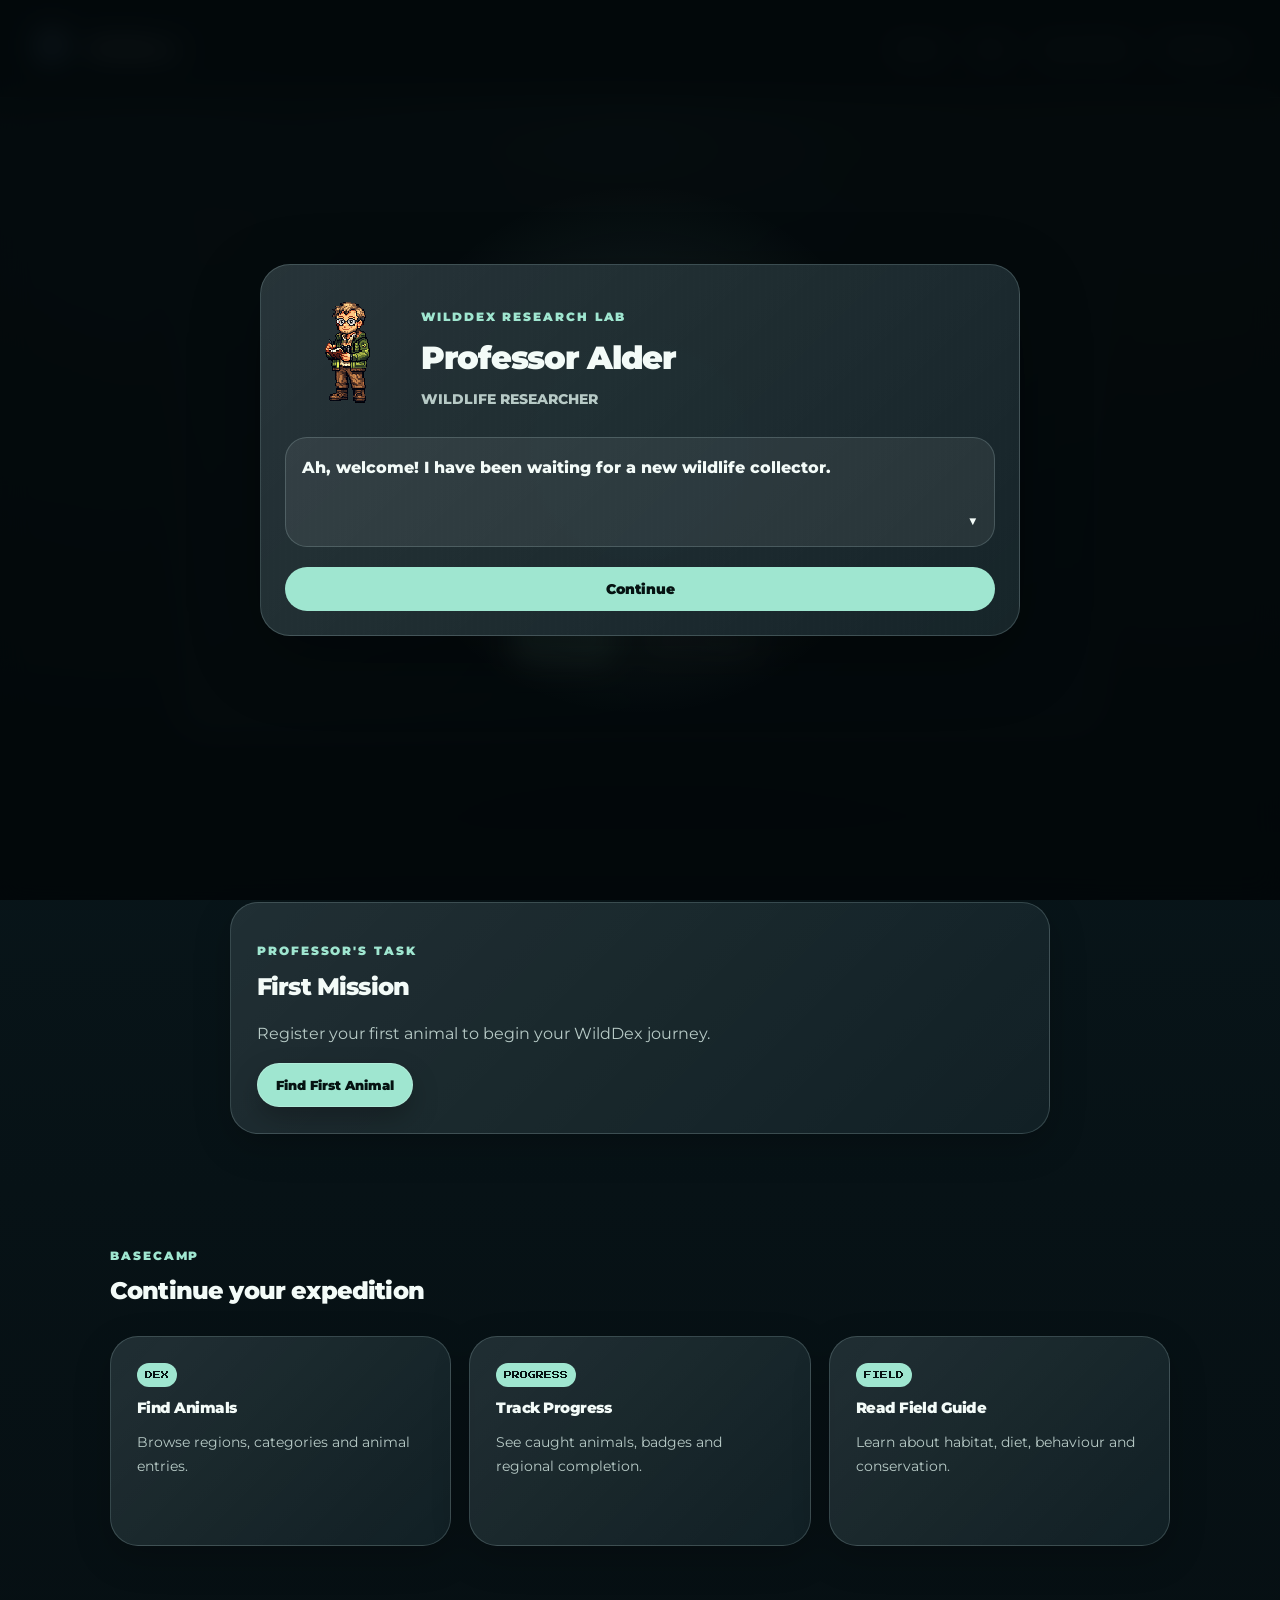
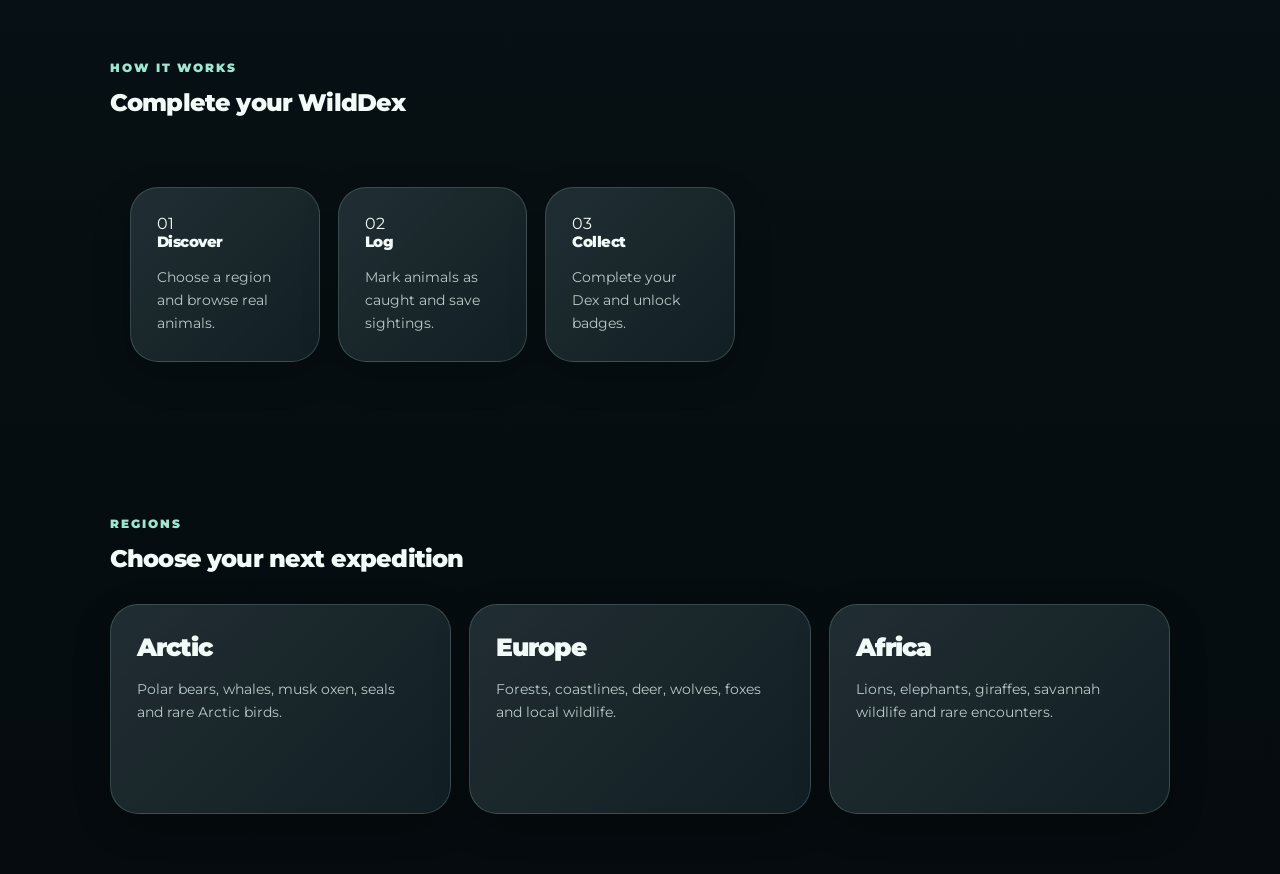
==== commit 4311f81e: "Add files via upload" ====
--- a/index.html
+++ b/index.html
@@ -19,7 +19,7 @@
   <div class="professor-sprite">
     <img 
       id="professorSpriteImg"
-      src="Images/Aldor/Aldoridle.png" 
+      src="Images/Images/Aldor/Aldoridle.png" 
       alt="Professor Alder"
     >
   </div>
